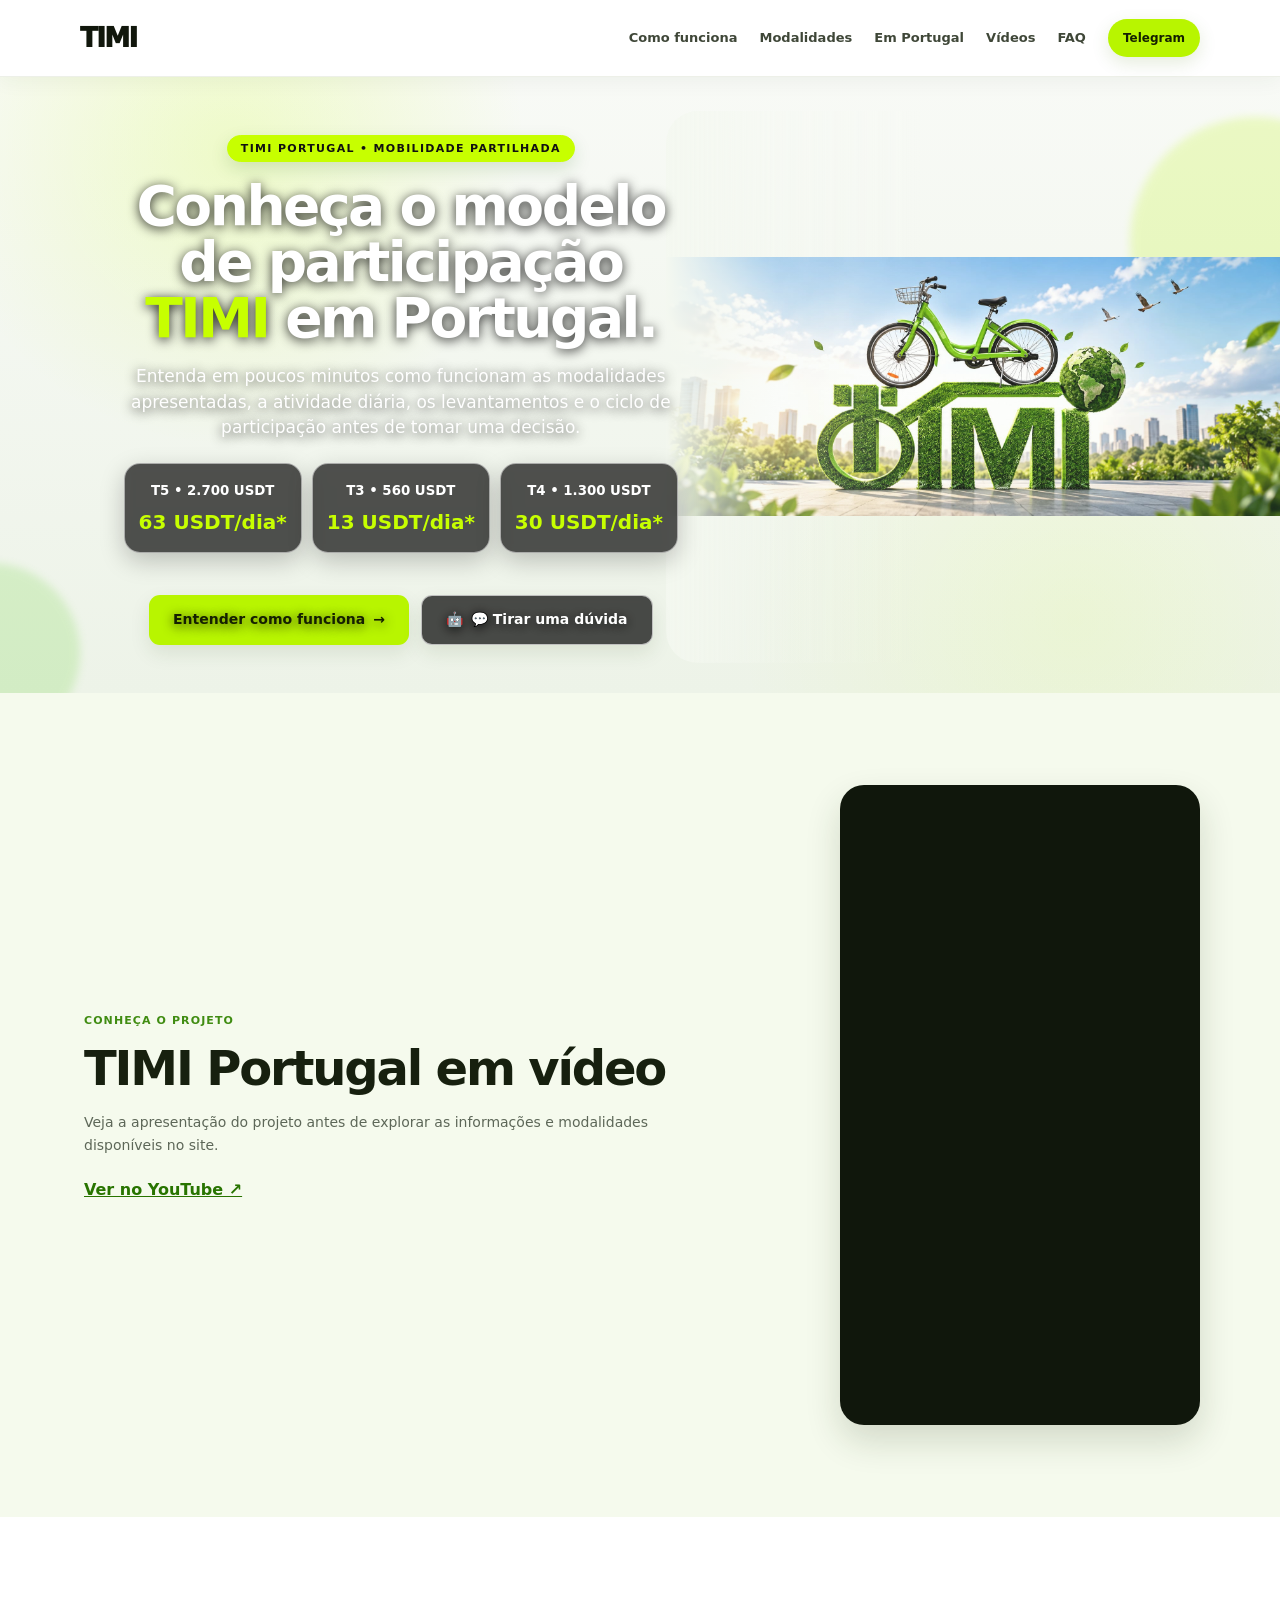
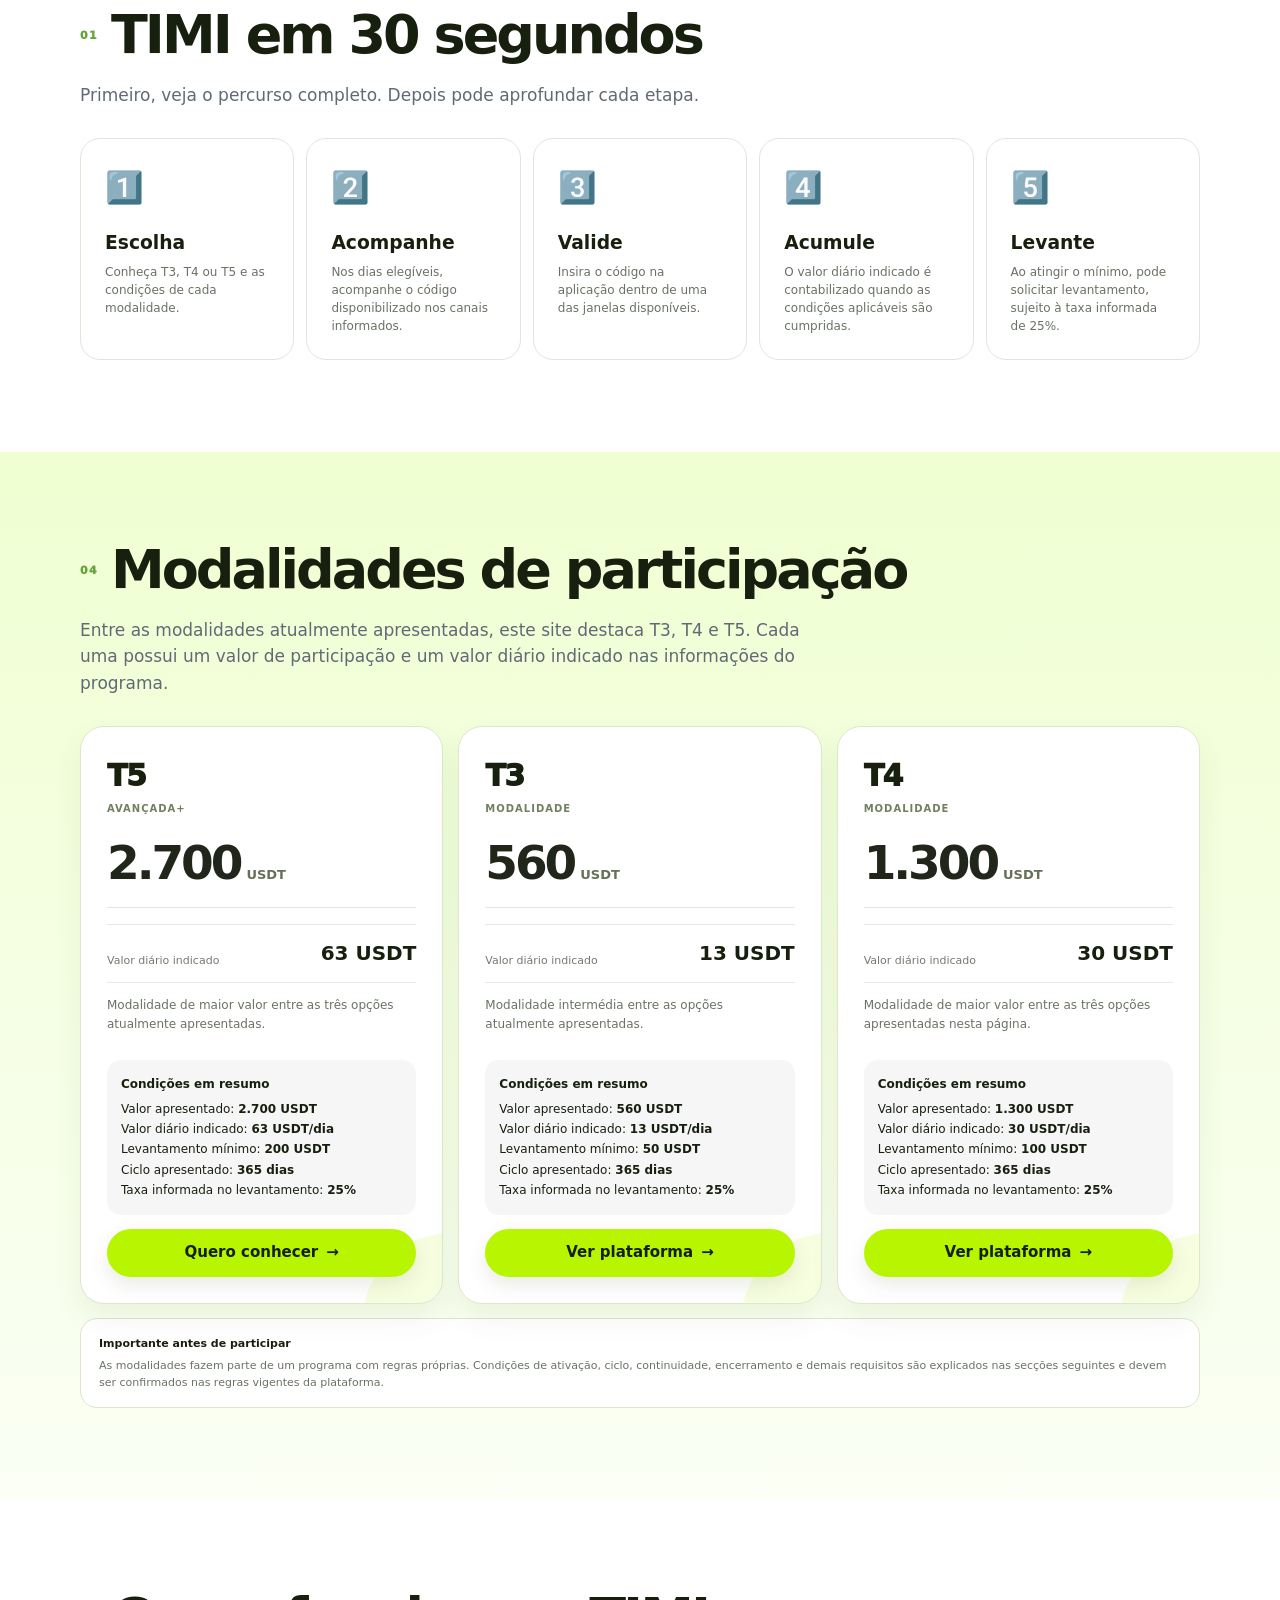
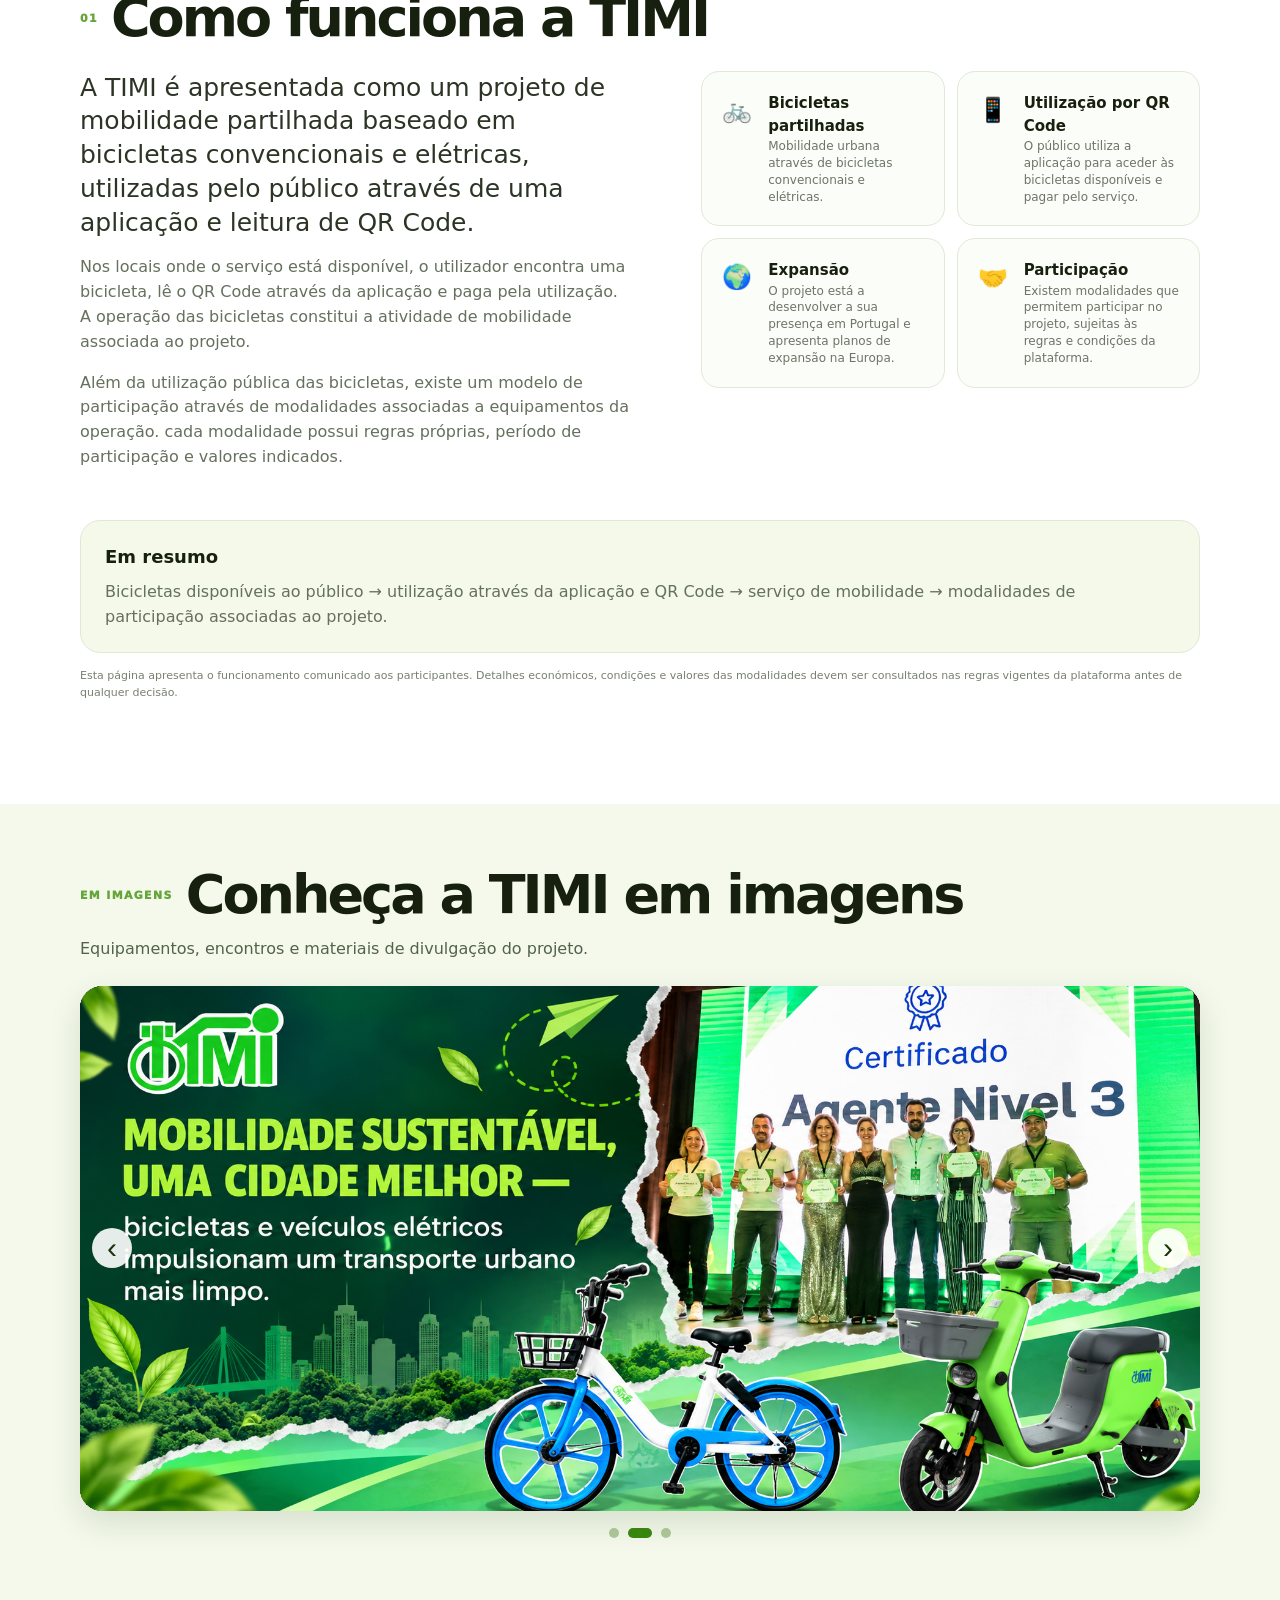
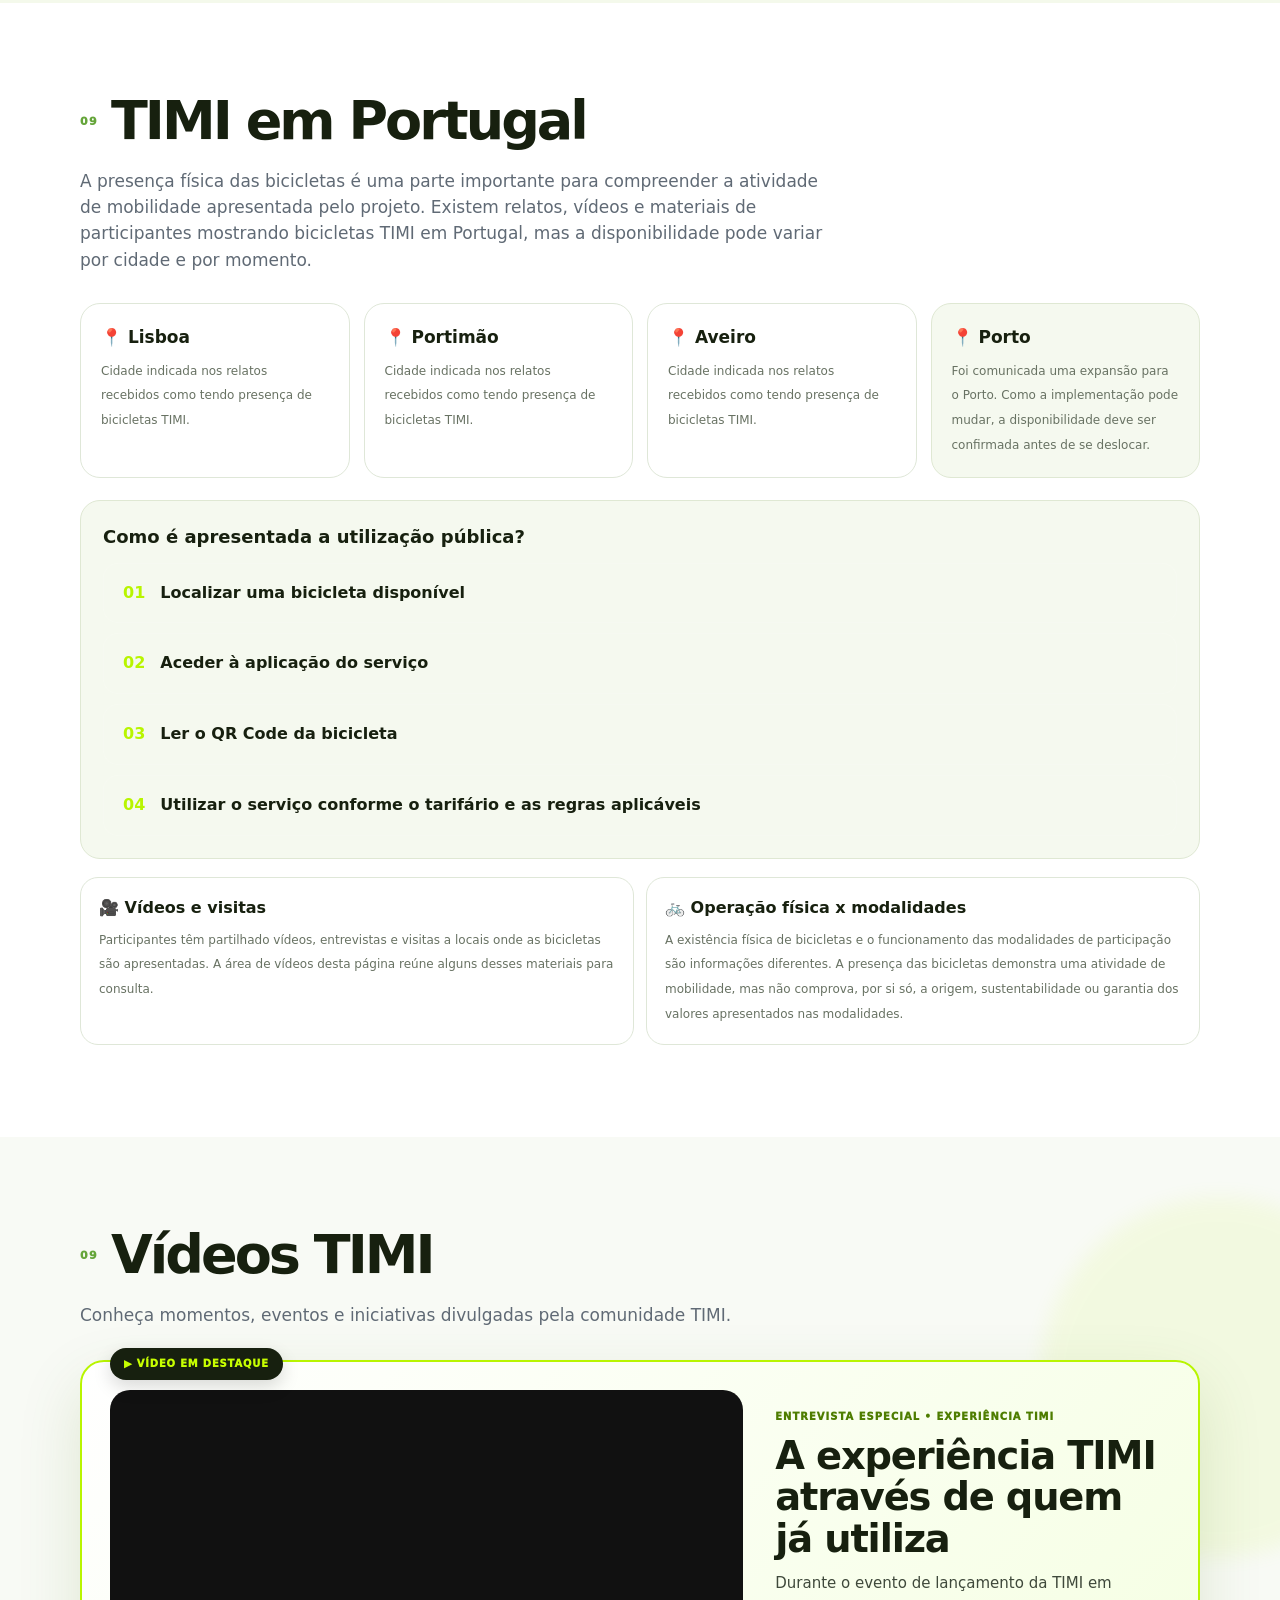
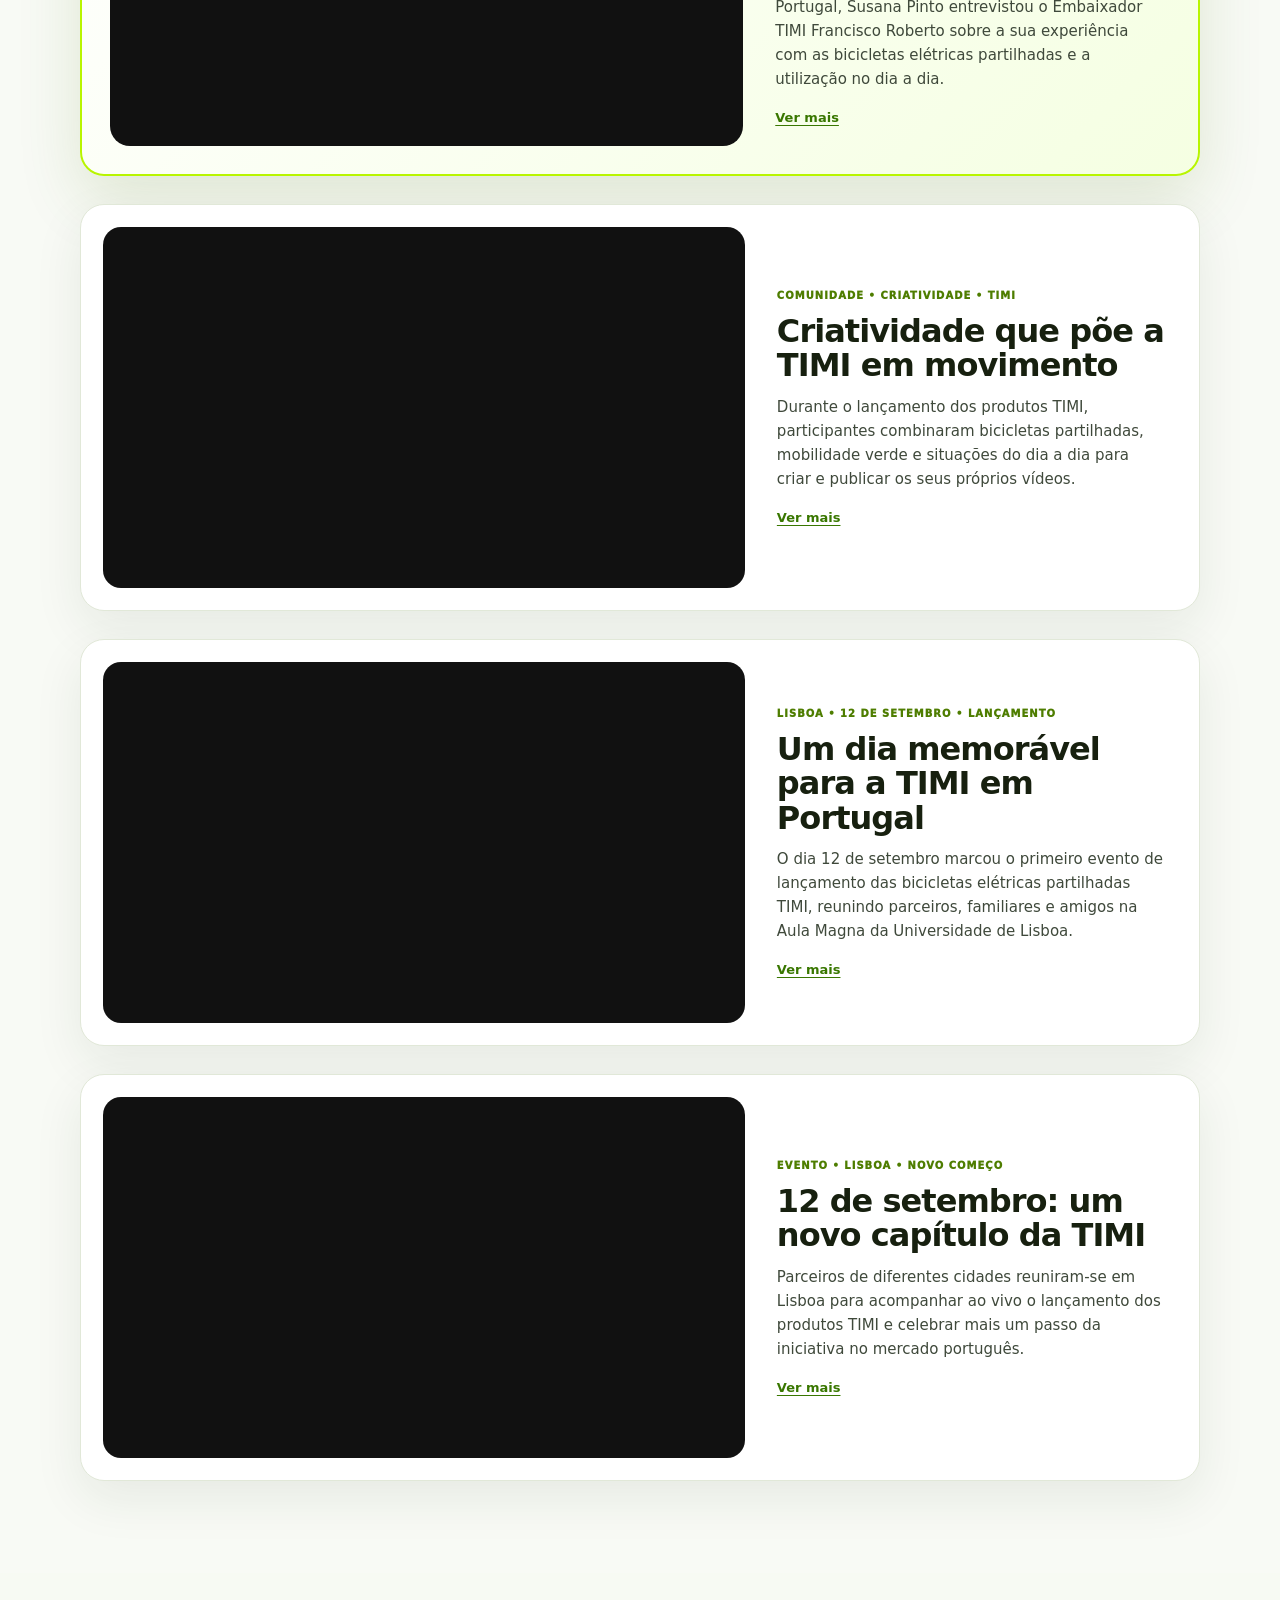
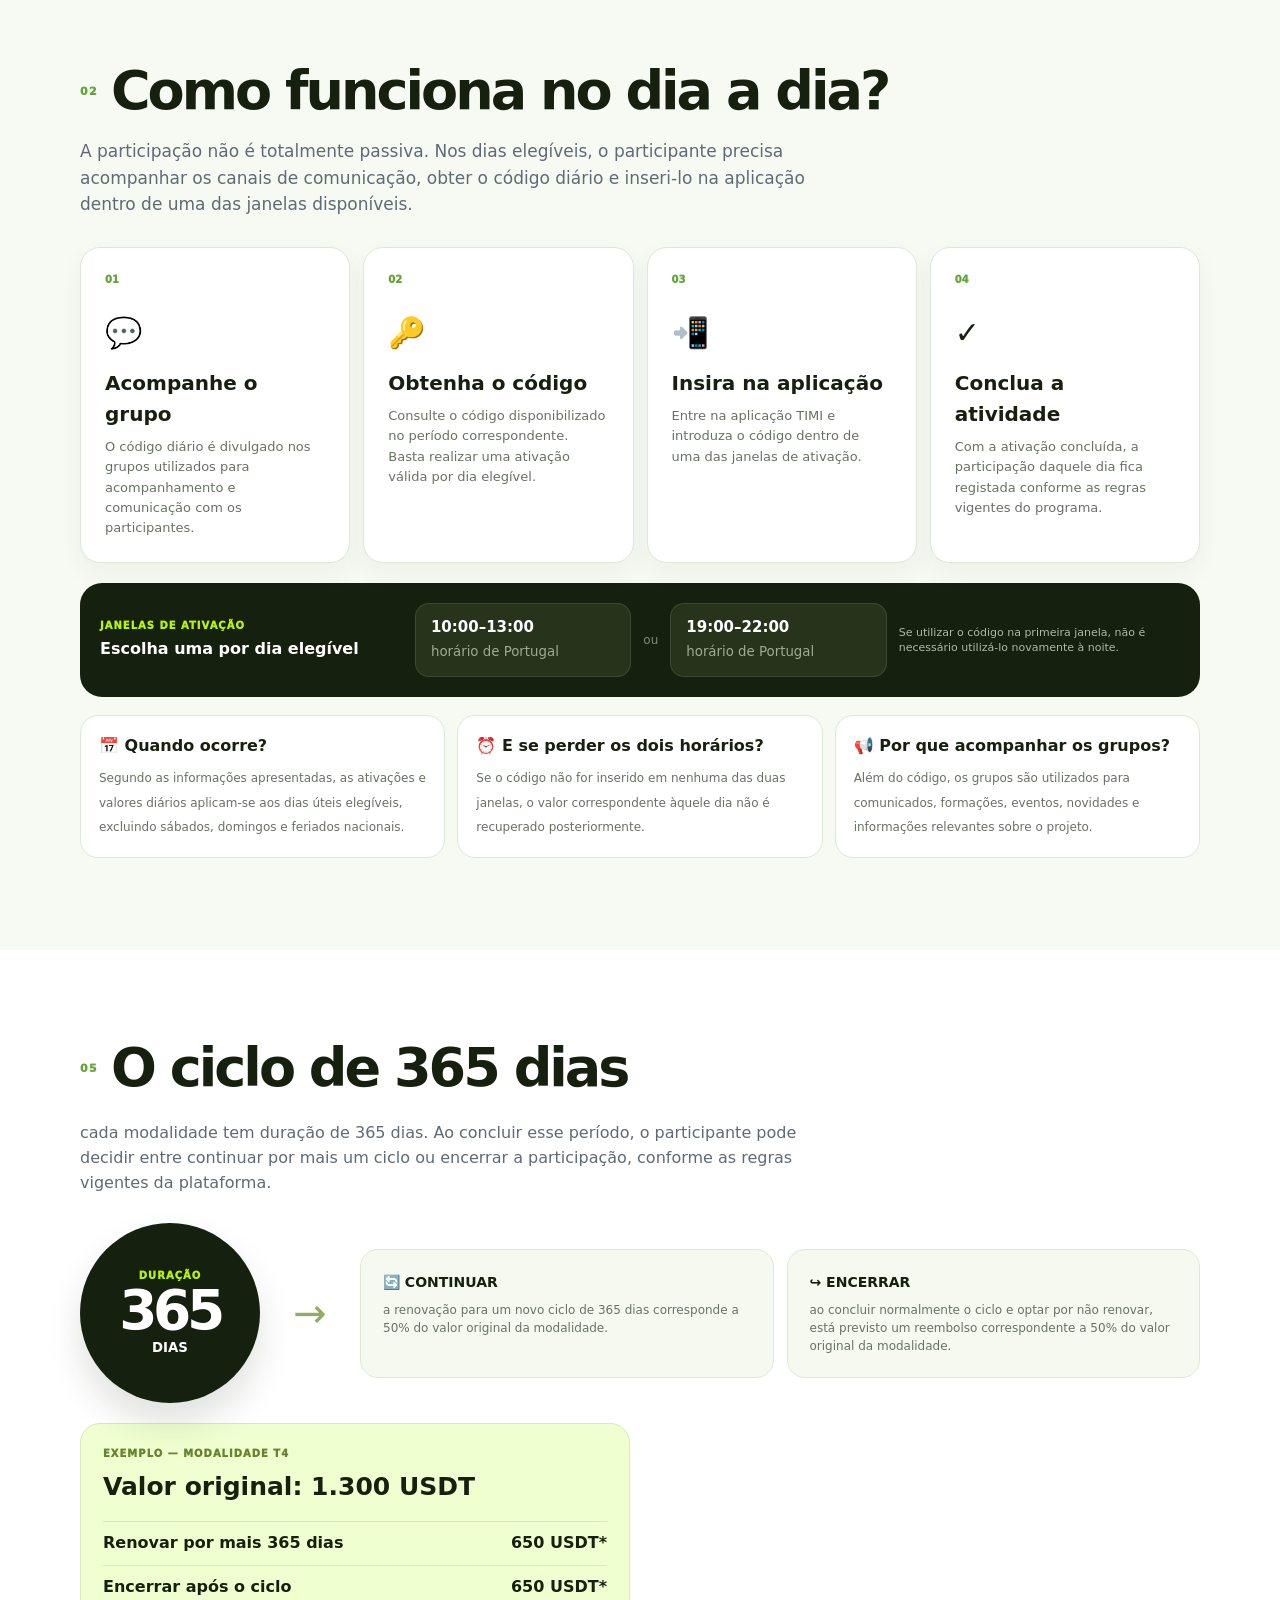
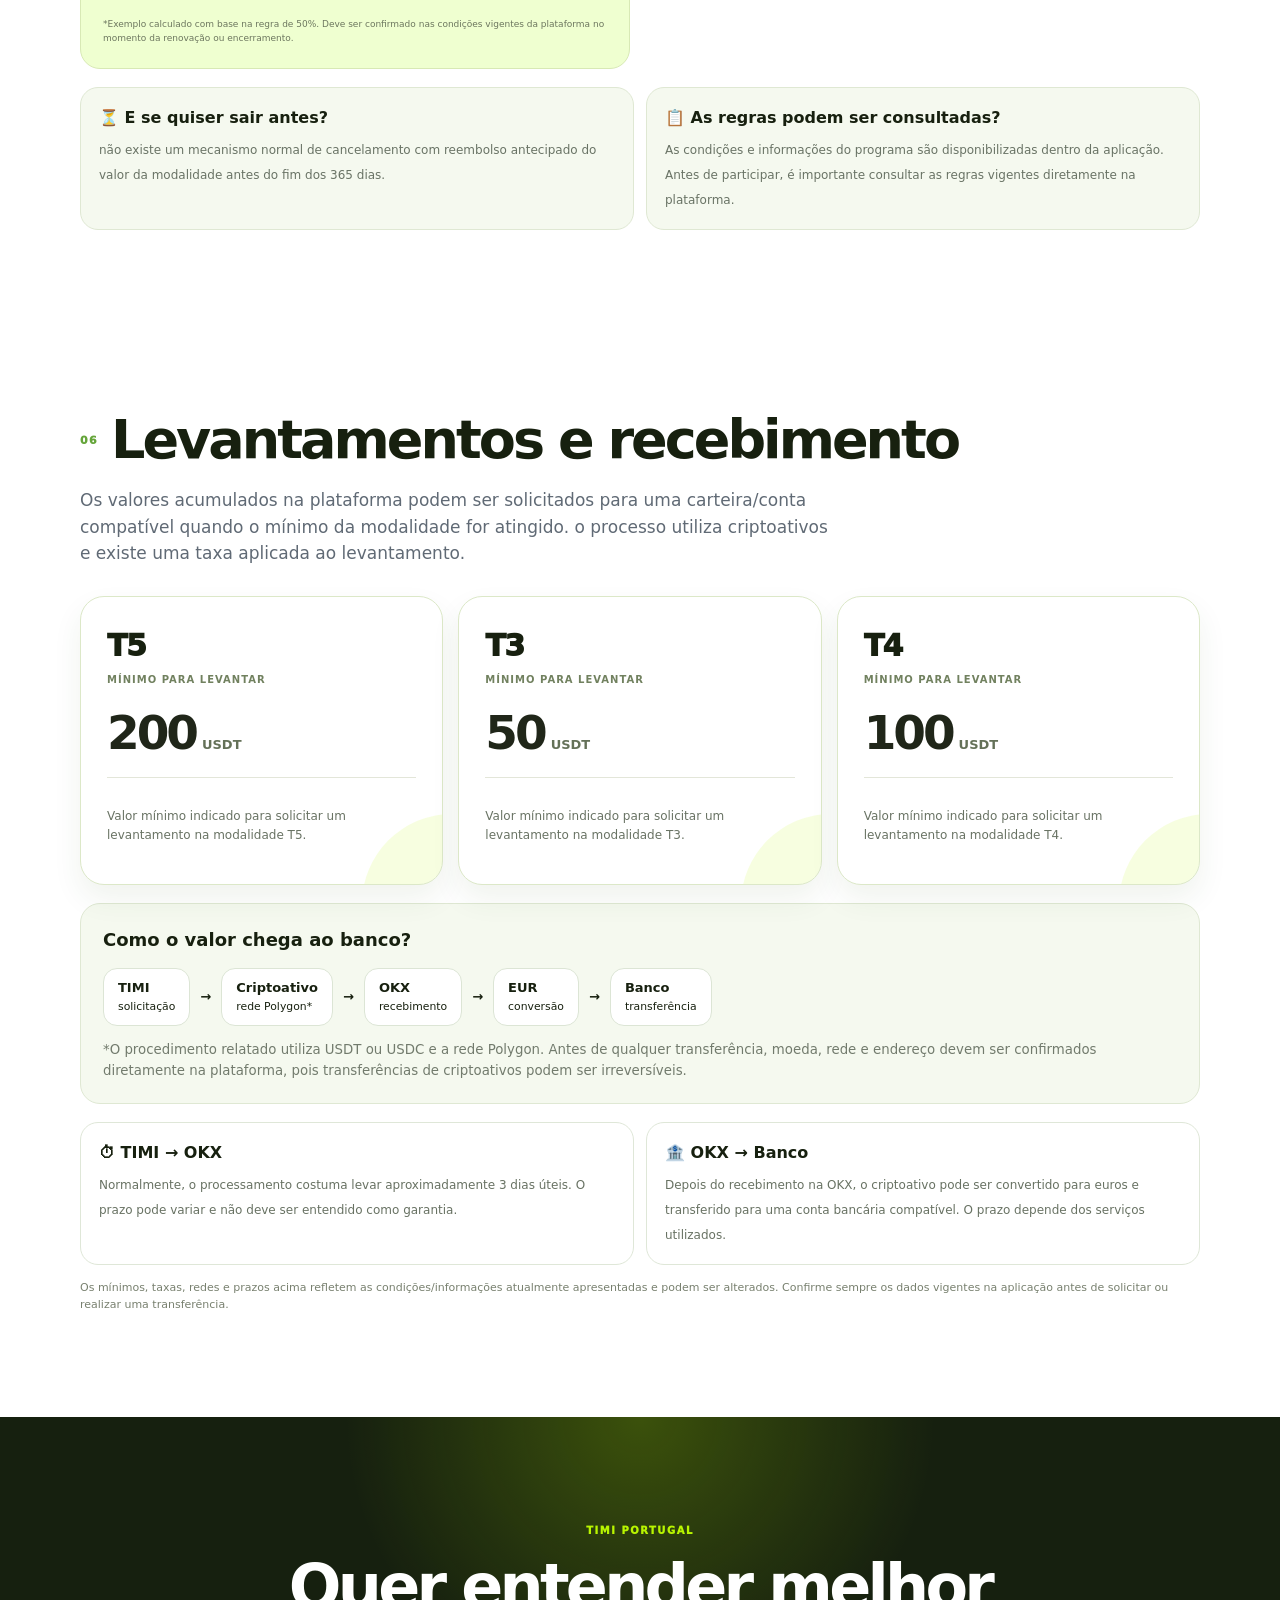
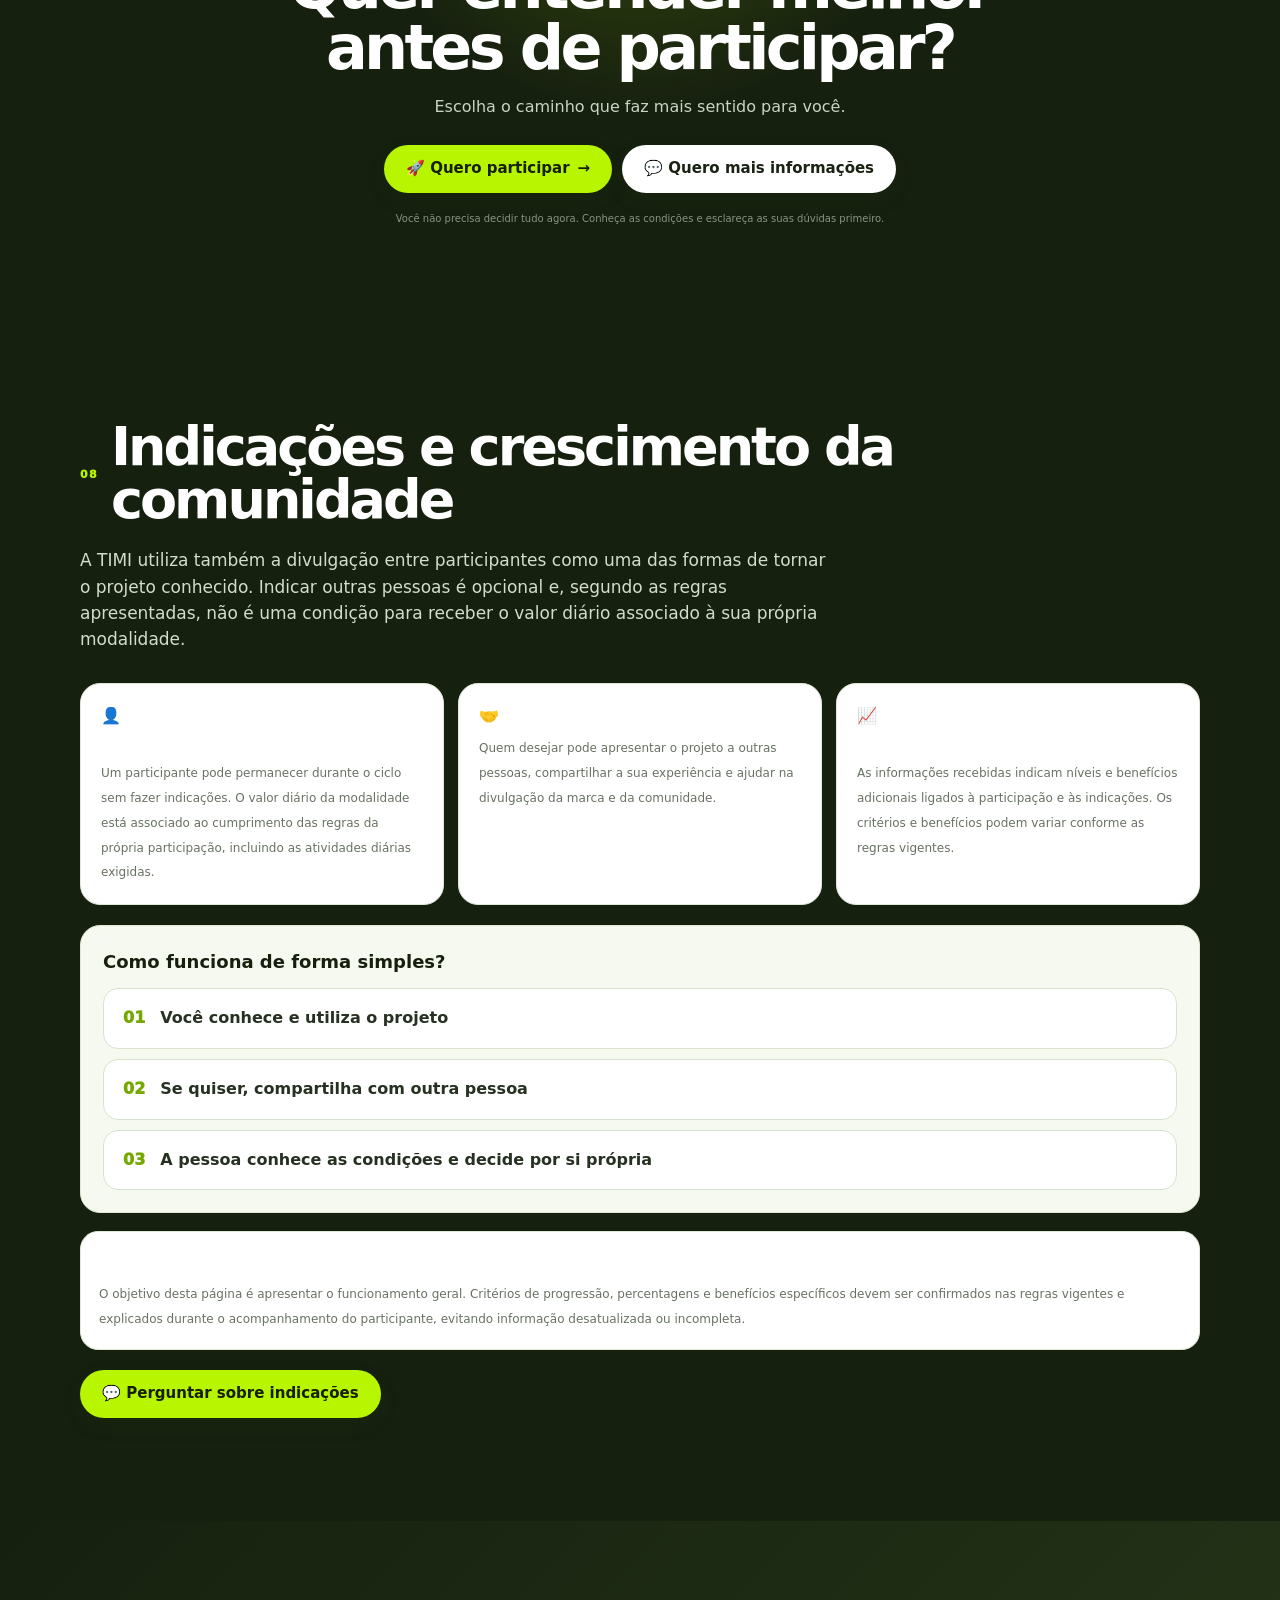
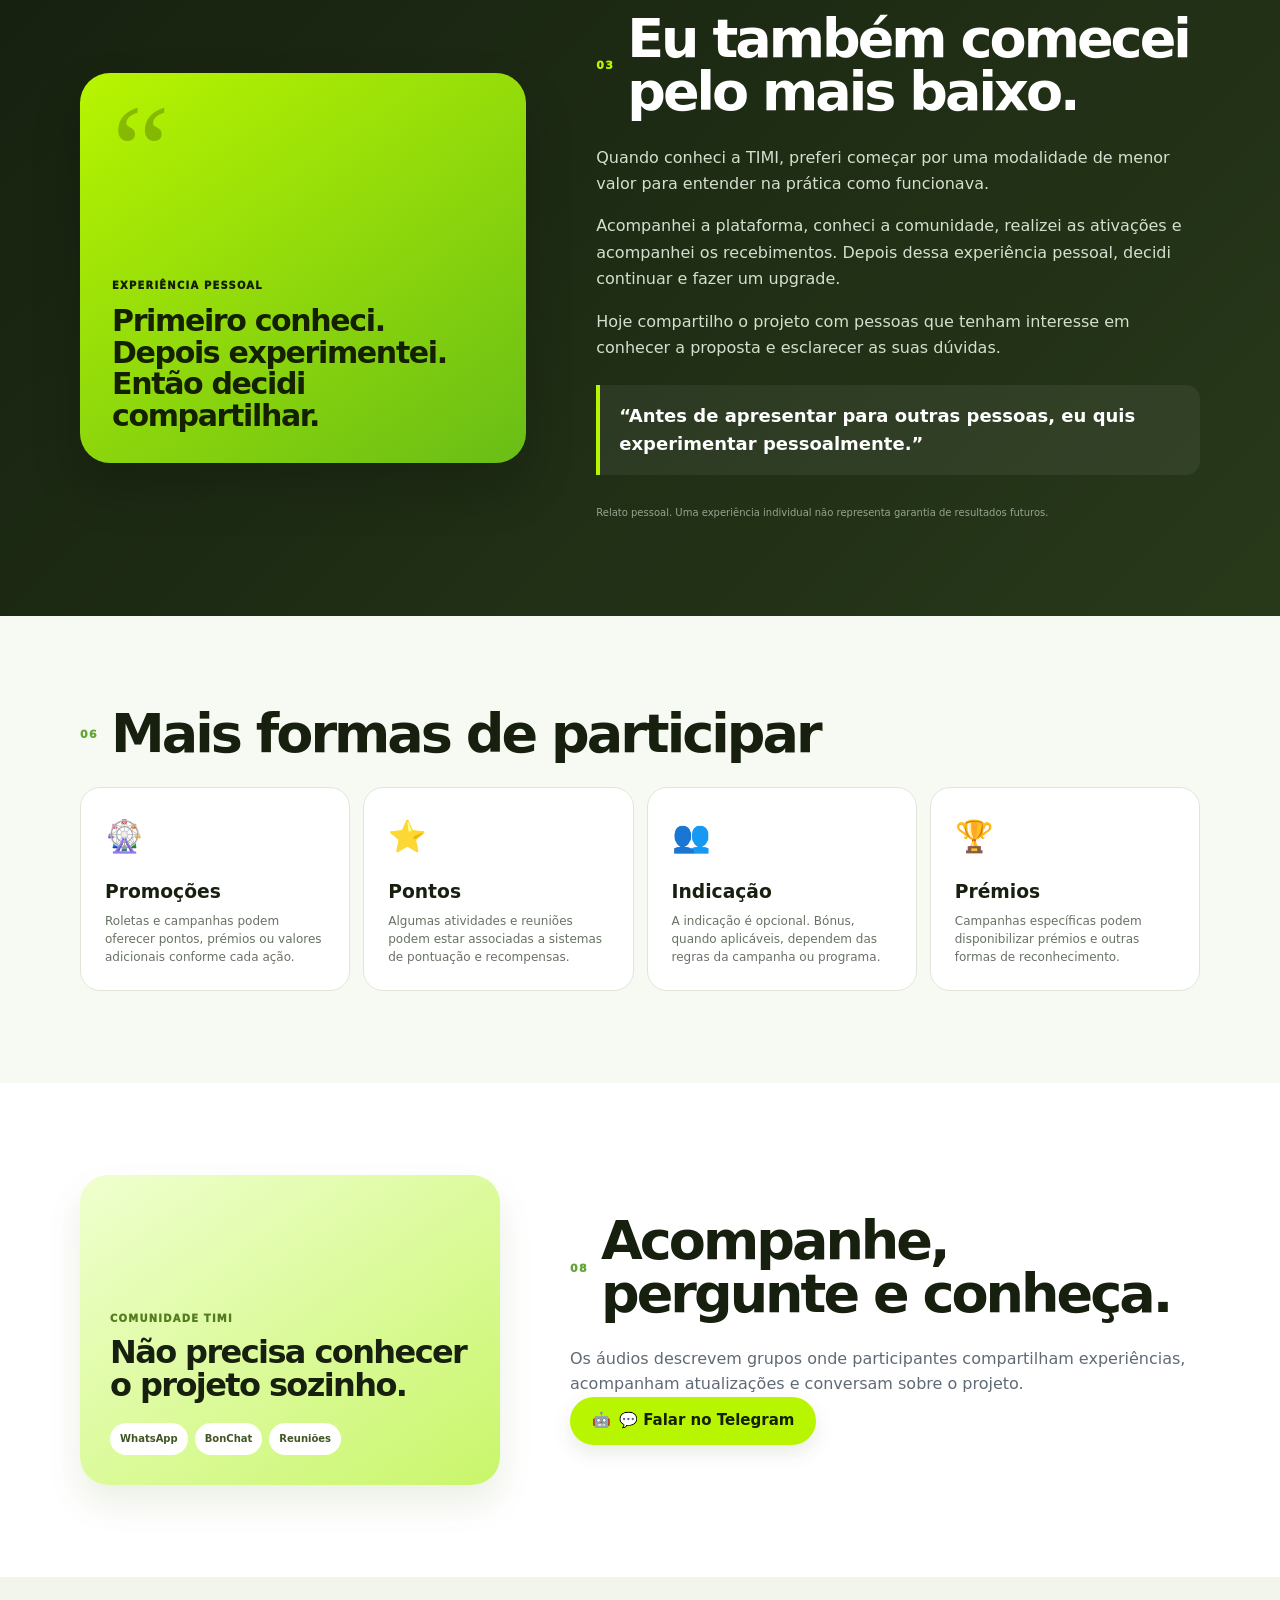
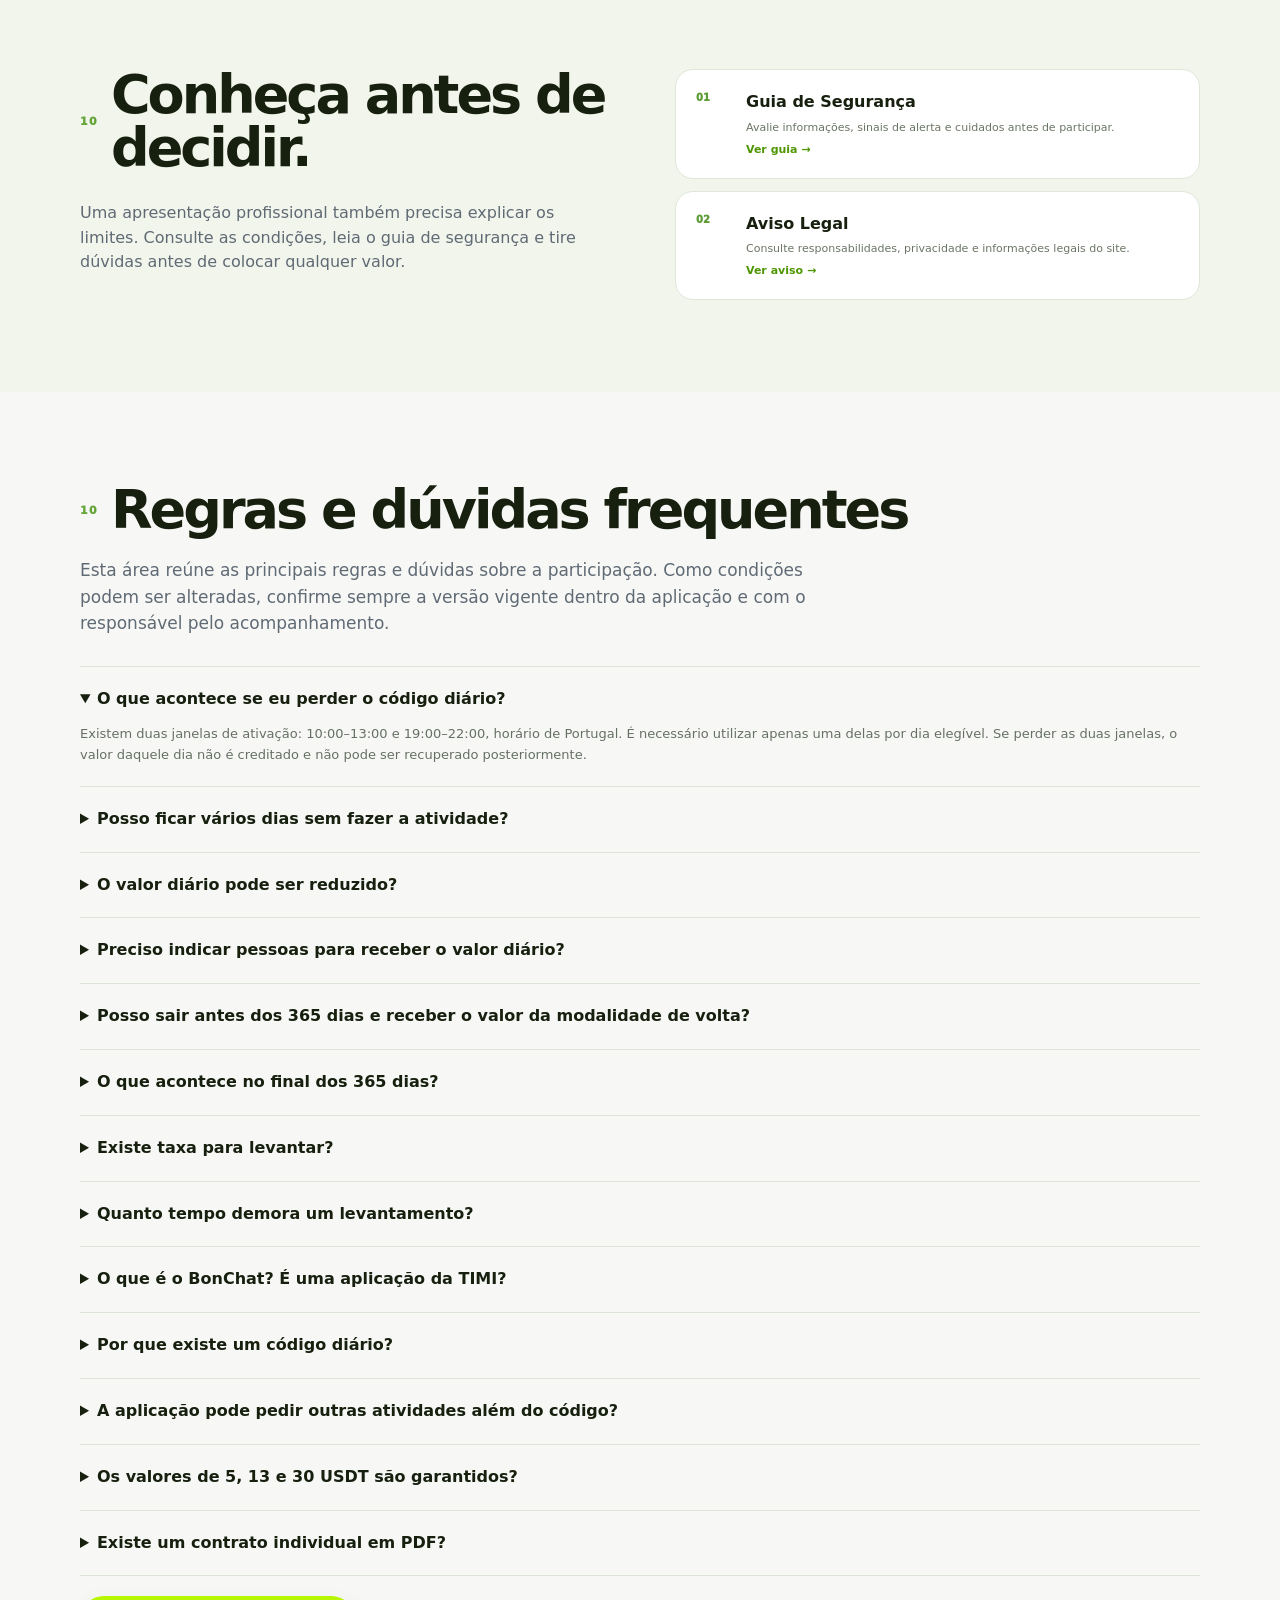
==== index.html @ 63a15d2f "Load TIMI gallery carousel on site" ====
<!doctype html>
<html lang="pt-PT">
<head>
  <meta charset="utf-8">
  <meta name="viewport" content="width=device-width, initial-scale=1">
  <meta name="description" content="Conheça a TIMI em Portugal, como funciona a proposta, modalidades apresentadas, informações de segurança e condições de participação.">
  <meta name="theme-color" content="#c7ff00">
  <meta name="robots" content="index,follow">
  <link rel="canonical" href="https://timi-portugal.vercel.app/">
  <meta property="og:type" content="website">
  <meta property="og:locale" content="pt_PT">
  <meta property="og:site_name" content="TIMI Portugal">
  <meta property="og:title" content="TIMI Portugal | Conheça como funciona">
  <meta property="og:description" content="Conheça a TIMI em Portugal, como funciona a proposta, modalidades apresentadas e informações de segurança.">
  <meta property="og:url" content="https://timi-portugal.vercel.app/">
  <meta property="og:image" content="https://timi-portugal.vercel.app/WhatsApp%20Image%202026-09-17%20at%2003.21.39.jpeg">
  <meta property="og:image:alt" content="TIMI — mobilidade, tecnologia e participação">
  <meta name="twitter:card" content="summary_large_image">
  <meta name="twitter:title" content="TIMI Portugal | Conheça como funciona">
  <meta name="twitter:description" content="Conheça a TIMI em Portugal, como funciona a proposta, modalidades apresentadas e informações de segurança.">
  <meta name="twitter:image" content="https://timi-portugal.vercel.app/WhatsApp%20Image%202026-09-17%20at%2003.21.39.jpeg">
  <title>TIMI Portugal | Conheça como funciona</title>
  <link rel="stylesheet" href="styles.css">
</head>
<body>
  <header class="site-header"></header>
  <main id="top"></main>
  <footer id="contacto" class="footer"></footer>
  <script src="config.js"></script>
  <script src="script.js"></script>
  <script src="project-section-v2.js"></script>
  <script src="daily-activity-v2.js"></script>
  <script src="modalities-v2.js"></script>
  <script src="cycle-v2.js"></script>
  <script src="withdrawals-v2.js"></script>
  <script src="participation-v2.js"></script>
  <script src="referrals-v2.js"></script>
  <script src="rules-faq-v2.js"></script>
  <script src="portugal-v2.js"></script>
  <script src="news-enhancements.js"></script>
  <script src="hero-fix.js"></script>
  <script src="marketing-strategy-v2.js"></script>
  <script src="tone-polish-v2.js"></script>
  <script src="disclaimer-cleanup-v2.js"></script>
  <script src="gallery-carousel.js"></script>
</body>
</html>
---- styles.css ----
:root{--bg:#0b0d10;--surface:#12161b;--surface2:#171c22;--text:#f5f7fa;--muted:#a9b1bb;--accent:#c7ff3d;--timi-green:#b9f000;--timi-light:#efffa8;--timi-dark:#253000;--line:rgba(255,255,255,.1);--max:1120px}*{box-sizing:border-box}html{scroll-behavior:smooth}body{margin:0;background:#fff;color:#101318;font-family:Inter,ui-sans-serif,system-ui,-apple-system,BlinkMacSystemFont,"Segoe UI",sans-serif;line-height:1.55}.container{width:min(calc(100% - 40px),var(--max));margin:auto}.site-header{position:absolute;z-index:5;top:0;left:0;right:0;color:#fff}.nav{height:78px;display:flex;align-items:center;justify-content:space-between}.brand{font-weight:900;letter-spacing:-.04em;font-size:22px;color:inherit;text-decoration:none}.brand span{font-weight:500;color:var(--muted);margin-left:7px}.nav-links{display:flex;align-items:center;gap:24px}.nav-link{color:#dce2e8;text-decoration:none;font-size:14px}.nav-link:hover{color:var(--accent)}.hero{background:var(--bg);color:#fff;min-height:720px;display:flex;align-items:center;padding:120px 0 80px;overflow:hidden}.hero-grid{display:grid;grid-template-columns:1.05fr .95fr;gap:70px;align-items:center}.eyebrow{color:var(--accent);font-size:12px;font-weight:800;letter-spacing:.16em;margin-bottom:20px}.hero h1{font-size:clamp(48px,6vw,78px);line-height:.98;letter-spacing:-.06em;margin:0 0 25px;max-width:700px}.hero h1 span{color:var(--accent)}.hero-text{font-size:19px;color:#b9c1ca;max-width:620px}.cta-row{display:flex;gap:12px;flex-wrap:wrap;margin:30px 0 15px}.btn{display:inline-flex;align-items:center;justify-content:center;min-height:52px;padding:0 22px;border-radius:999px;text-decoration:none;font-weight:800;font-size:15px;transition:.2s transform,.2s opacity}.btn:hover{transform:translateY(-2px)}.btn-primary{background:var(--accent);color:#10130a}.btn-secondary{border:1px solid rgba(255,255,255,.2);color:#fff;background:rgba(255,255,255,.04)}.microcopy{font-size:12px;color:#7f8994;max-width:620px}.hero-card{min-height:450px;border:1px solid var(--line);border-radius:34px;background:radial-gradient(circle at 50% 40%,#26302b 0,#151a1e 42%,#0e1115 72%);position:relative;overflow:hidden;display:flex;align-items:flex-end;padding:28px}.glow{position:absolute;width:260px;height:260px;border-radius:50%;background:var(--accent);opacity:.12;filter:blur(70px);top:60px;left:50%;transform:translateX(-50%)}.bike-art{position:absolute;inset:50px 35px 100px}.wheel{position:absolute;width:145px;height:145px;border:5px solid #cbd1d5;border-radius:50%;bottom:20px}.wheel-a{left:4%}.wheel-b{right:4%}.frame{position:absolute;width:220px;height:120px;left:25%;bottom:70px;border-left:5px solid var(--accent);border-bottom:5px solid var(--accent);transform:skewX(-18deg) rotate(-9deg);border-radius:8px}.seat{position:absolute;left:43%;bottom:205px;width:55px;height:8px;background:#e8ebed;border-radius:8px}.handle{position:absolute;right:20%;bottom:220px;width:55px;height:60px;border-top:5px solid #e8ebed;border-right:5px solid #e8ebed;border-radius:0 15px 0 0}.card-label{position:relative;z-index:2;display:flex;flex-direction:column}.card-label strong{font-size:18px}.card-label span{font-size:13px;color:#9da6b0}.section{padding:100px 0}.section-heading{display:flex;align-items:center;gap:14px;margin-bottom:35px}.section-heading span{font-size:12px;font-weight:900;color:#84909c;letter-spacing:.1em}.section-heading h2{margin:0;font-size:clamp(34px,4vw,52px);line-height:1;letter-spacing:-.05em}.steps{display:grid;grid-template-columns:repeat(3,1fr);gap:18px}.steps article{padding:30px;border:1px solid #e4e7ea;border-radius:22px}.steps b{font-size:12px;color:#707984}.steps h3{font-size:25px;margin:25px 0 8px}.steps p,.lead{color:#606a75;margin:0}.news-section{background:linear-gradient(180deg,#f5ffd5 0%,#f9fbf2 100%);position:relative;overflow:hidden}.news-section:before{content:'';position:absolute;right:-120px;top:60px;width:360px;height:360px;border-radius:50%;background:var(--timi-green);opacity:.08;filter:blur(10px)}.news-intro{max-width:760px;font-size:18px;margin:-8px 0 35px}.news-grid{display:grid;grid-template-columns:1.35fr .8fr .8fr;gap:18px;position:relative}.news-card{background:#fff;border:1px solid #dfe7c5;border-radius:24px;overflow:hidden;box-shadow:0 12px 30px rgba(55,75,0,.09);display:flex;flex-direction:column}.news-banner{height:150px;background:linear-gradient(135deg,#173b14 0%,#356a1c 45%,#b9f000 100%);position:relative;overflow:hidden;display:flex;align-items:flex-start;justify-content:space-between;padding:16px}.news-banner.compact{height:115px;background:linear-gradient(135deg,#18210e,#91bf00)}.news-badge,.news-date{position:relative;z-index:2;font-size:11px;font-weight:900;letter-spacing:.1em;padding:8px 11px;border-radius:999px;background:rgba(255,255,255,.9);color:#24310b}.news-date{background:rgba(15,24,5,.72);color:#fff}.news-pattern{position:absolute;inset:0;opacity:.22}.news-pattern:before{content:'TIMI';position:absolute;right:18px;bottom:-18px;font-size:110px;font-weight:950;letter-spacing:-.1em;color:#fff;transform:rotate(-8deg)}.news-pattern i{position:absolute;width:12px;height:12px;border-radius:50%;background:#fff}.news-pattern i:nth-child(1){right:30%;top:28%}.news-pattern i:nth-child(2){right:17%;top:48%}.news-pattern i:nth-child(3){right:42%;top:64%}.news-body{padding:24px}.news-kicker{font-size:11px;text-transform:uppercase;letter-spacing:.1em;font-weight:900;color:#789100;margin-bottom:8px}.news-body h3{font-size:22px;line-height:1.15;letter-spacing:-.03em;margin:0 0 12px;color:#1d250e}.news-body p{color:#5e6755;margin:0 0 18px;font-size:14px}.news-highlight{padding:14px 15px;background:#f0ffb4;border-left:4px solid var(--timi-green);border-radius:12px;display:flex;flex-direction:column;gap:4px;margin-bottom:16px}.news-highlight strong{font-size:13px;color:#34410b}.news-highlight span{font-size:12px;color:#5a624b}.news-source{display:block;font-size:10px;line-height:1.45;color:#7d8474}.news-status{display:inline-flex;align-self:flex-start;padding:7px 11px;border-radius:999px;background:#edffae;color:#5d7000;font-size:11px;font-weight:900}.options-section{background:#f7f9f3}.options-intro{max-width:700px;font-size:18px;margin:-8px 0 35px}.options-grid{display:grid;grid-template-columns:repeat(3,1fr);gap:18px}.option-card{position:relative;padding:28px;border:1px solid #dfe5d7;border-radius:24px;background:linear-gradient(145deg,#f0ffb1,#fbffd9);box-shadow:0 10px 28px rgba(45,60,10,.08);overflow:hidden}.option-card:after{content:'';position:absolute;width:150px;height:150px;border-radius:50%;background:var(--accent);opacity:.12;right:-65px;bottom:-75px}.featured-option{border-color:#b8d53a;box-shadow:0 14px 35px rgba(45,60,10,.12)}.option-top{display:flex;justify-content:space-between;align-items:center;gap:12px;margin-bottom:25px}.option-top>span:first-child{font-size:20px;font-weight:900;letter-spacing:-.03em}.option-tag{font-size:11px;font-weight:800;text-transform:uppercase;letter-spacing:.08em;color:#66751e;background:rgba(255,255,255,.65);padding:7px 10px;border-radius:999px}.option-price{padding-bottom:22px;border-bottom:1px solid rgba(80,100,20,.16)}.option-price small{display:block;color:#6b725e;font-size:13px;margin-bottom:5px}.option-price strong{display:block;font-size:38px;line-height:1.05;letter-spacing:-.05em;color:#202619}.option-price em{font-style:normal;font-size:17px;letter-spacing:0}.option-detail{display:flex;justify-content:space-between;align-items:end;gap:14px;padding:20px 0 24px}.option-detail span{color:#656d5a;font-size:13px;line-height:1.3}.option-detail strong{font-size:21px;white-space:nowrap;color:#202619}.option-card .btn{position:relative;z-index:1}.options-note{margin-top:20px;padding:18px 20px;border-radius:16px;background:#fff;border:1px solid #e1e6dc;display:flex;gap:10px;flex-direction:column}.options-note strong{font-size:14px}.options-note span{font-size:13px;color:#626b60}.dark-section{background:var(--bg);color:#fff}.dark-section .lead{color:#aeb6bf;max-width:570px;font-size:18px}.split{display:grid;grid-template-columns:1fr 1fr;gap:70px}.feature-list{display:flex;flex-direction:column;gap:0}.feature-list div{padding:22px 0;border-bottom:1px solid var(--line);display:flex;flex-direction:column;gap:5px}.feature-list strong{font-size:18px}.feature-list span{color:#8f99a4;font-size:14px}.trust-section{background:#f5f7f2}.info-grid{display:grid;grid-template-columns:repeat(2,1fr);gap:18px}.info-card{display:block;padding:30px;text-decoration:none;color:#101318;border:1px solid #dfe4df;border-radius:24px;background:#fff;transition:.2s transform,.2s box-shadow}.info-card:hover{transform:translateY(-3px);box-shadow:0 14px 35px rgba(10,20,10,.08)}.info-number{display:inline-flex;font-size:11px;font-weight:900;letter-spacing:.12em;color:#71805c;margin-bottom:22px}.info-card h3{font-size:24px;line-height:1.15;letter-spacing:-.03em;margin:0 0 12px}.info-card p{color:#606a75;margin:0 0 20px}.text-link{font-weight:800;color:#6b7f28}.participation{display:grid;grid-template-columns:1fr 420px;gap:70px;align-items:center}.action-card{padding:28px;border-radius:24px;background:#f4f6f7;border:1px solid #e1e5e8;display:grid;gap:12px}.action-card .btn-secondary{border-color:#ccd2d8;color:#14181d;background:#fff}.full{width:100%}.faq-section{background:#f5f6f7}.narrow{max-width:850px}details{border-top:1px solid #d6dbe0;padding:20px 0}details:last-child{border-bottom:1px solid #d6dbe0}summary{cursor:pointer;font-weight:800;font-size:17px}details p{color:#606a75;margin:14px 0 0}.footer{background:#090b0e;color:#fff;padding:55px 0 35px}.footer-inner{display:flex;justify-content:space-between;gap:30px}.footer p{color:#818b96;font-size:13px}.footer-actions{display:flex;gap:20px;flex-wrap:wrap}.footer-actions a{color:#fff;text-decoration:none;font-size:14px}.footer-actions a:hover{color:var(--accent)}.disclaimer{border-top:1px solid var(--line);margin-top:35px;padding-top:20px;color:#69737e;font-size:11px}.legal-page{background:#f7f8f4;min-height:100vh}.legal-header{background:#fff;border-bottom:1px solid #e5e8e1;position:sticky;top:0;z-index:10}.legal-nav{min-height:76px;display:grid;grid-template-columns:40px 1fr 40px;align-items:center}.back-link{font-size:42px;line-height:1;text-decoration:none;color:#7b9222;font-weight:300;display:flex;align-items:center;height:48px}.legal-title{text-align:center;color:#718b20;font-size:21px;font-weight:800;text-decoration:none;padding:0 10px}.legal-spacer{width:40px}.legal-main{padding:28px 0 70px}.legal-container{max-width:820px}.legal-card{padding:34px 32px;background:linear-gradient(145deg,#f1ffb4,#fbffd9);border-radius:18px;box-shadow:0 12px 30px rgba(45,60,10,.10);border:1px solid rgba(177,205,62,.18)}.legal-card p{margin:0 0 28px;color:#343a31;font-size:16px}.legal-card h2{font-size:20px;line-height:1.2;margin:32px 0 10px;color:#31382a}.legal-card h3{font-size:17px;margin:28px 0 8px;color:#3b432f}.legal-card .intro-title{font-size:18px;font-weight:700;margin-bottom:34px}.legal-card .section-lead{font-size:18px;font-weight:800;color:#647b1b;margin-top:-2px}.check-list,.warning-list{list-style:none;padding:0;margin:0 0 12px}.check-list li,.warning-list li{position:relative;padding:10px 0 10px 30px;color:#343a31}.check-list li:before{content:'✓';position:absolute;left:0;font-weight:900;color:#6e861b}.warning-list li:before{content:'×';position:absolute;left:0;font-weight:900;color:#7c5d5d}.legal-card blockquote{margin:22px 0 26px;padding:18px 20px;border-left:4px solid #a7bf38;background:rgba(255,255,255,.35);font-size:18px;font-weight:700;color:#454b39}.legal-note{margin-top:34px;padding:18px 20px;border-radius:14px;background:rgba(255,255,255,.5);border:1px solid rgba(120,140,40,.18);font-size:13px;line-height:1.55;color:#4b5144}.alert-box{margin:16px 0 28px;padding:20px;border-radius:14px;background:#fffbe4;border:1px solid #e4dc9a;color:#3d3c2d}.legal-footer{margin-top:0}.legal-footer .footer-inner{align-items:center}@media(max-width:800px){.container{width:min(calc(100% - 28px),var(--max))}.nav-links .nav-link{display:none}.hero{min-height:auto;padding:120px 0 60px}.hero-grid,.split,.participation{grid-template-columns:1fr;gap:40px}.hero-card{min-height:340px}.steps,.info-grid,.options-grid,.news-grid{grid-template-columns:1fr}.section{padding:70px 0}.hero h1{font-size:52px}.footer-inner{flex-direction:column}.bike-art{inset:35px 15px 80px}.wheel{width:110px;height:110px}.frame{width:165px;left:23%}.seat{left:42%;bottom:160px}.handle{bottom:175px}.legal-nav{min-height:70px}.legal-title{font-size:17px;line-height:1.2}.legal-card{padding:26px 22px;border-radius:16px}.legal-card p,.check-list li,.warning-list li{font-size:15px}.legal-main{padding:16px 0 50px}.legal-card h2{font-size:19px}.legal-footer{padding-top:40px}.option-card{padding:24px}.option-price strong{font-size:34px}.option-detail{align-items:center}.news-banner{height:130px}.news-banner.compact{height:105px}.news-body{padding:22px}.news-body h3{font-size:21px}}

/* Mobile: remove the floating bottom navigation that caused horizontal overflow/alignment issues. */
@media(max-width:850px){
  body{padding-bottom:0!important;overflow-x:hidden!important;max-width:100vw!important}
  html{overflow-x:hidden!important;max-width:100vw!important}
  .timi-bottom-nav{display:none!important}
}

/* Mobile layout: keep the fixed bottom navigation while preventing horizontal overflow. */
@media(max-width:850px){
  .timi-bottom-nav{display:grid!important}
  .floating-actions,.quick-actions,.mobile-quick-actions{display:none!important}
  body{padding-bottom:78px!important;overflow-x:hidden!important;width:100%!important;max-width:100vw!important}
  html{overflow-x:hidden!important;width:100%!important;max-width:100vw!important}
  #top,.hero,main,.section{max-width:100vw!important;overflow-x:hidden!important}
}

/* Definitive mobile hero cleanup: no desktop artwork or image fragments may render on mobile. */
@media(max-width:900px){
  #top.hero,
  #top.hero *,
  #top.hero::before,
  #top.hero::after,
  #top.hero *::before,
  #top.hero *::after{
    background-image:none!important;
  }
  #top.hero img,
  #top.hero picture,
  #top.hero .hero-photo,
  #top.hero .timi-hero-visual,
  #top.hero .hero-card{
    display:none!important;
    visibility:hidden!important;
  }
  #top.hero{
    overflow:hidden!important;
    overflow-x:clip!important;
  }
}

/* Keep Telegram and Instagram side by side in the mobile header. */
@media(max-width:850px){
  .site-header .nav{display:flex!important;justify-content:space-between!important;align-items:center!important;gap:8px!important;min-width:0!important}
  .site-header .brand{flex:0 0 auto!important;font-size:22px!important}
  .site-header .nav-links{display:flex!important;flex:0 0 auto!important;align-items:center!important;justify-content:flex-end!important;gap:6px!important;min-width:0!important;max-width:calc(100% - 84px)!important}
  .site-header .nav-links .nav-link{display:none!important}
  .site-header .nav-links .nav-telegram{display:inline-flex!important;visibility:visible!important;align-items:center!important;justify-content:center!important;min-height:38px!important;padding:0 10px!important;font-size:10px!important;white-space:nowrap!important;flex:0 0 auto!important;line-height:1!important}
}
@media(max-width:370px){.site-header .nav-links{gap:4px!important}.site-header .nav-links .nav-telegram{padding:0 7px!important;font-size:9px!important}}
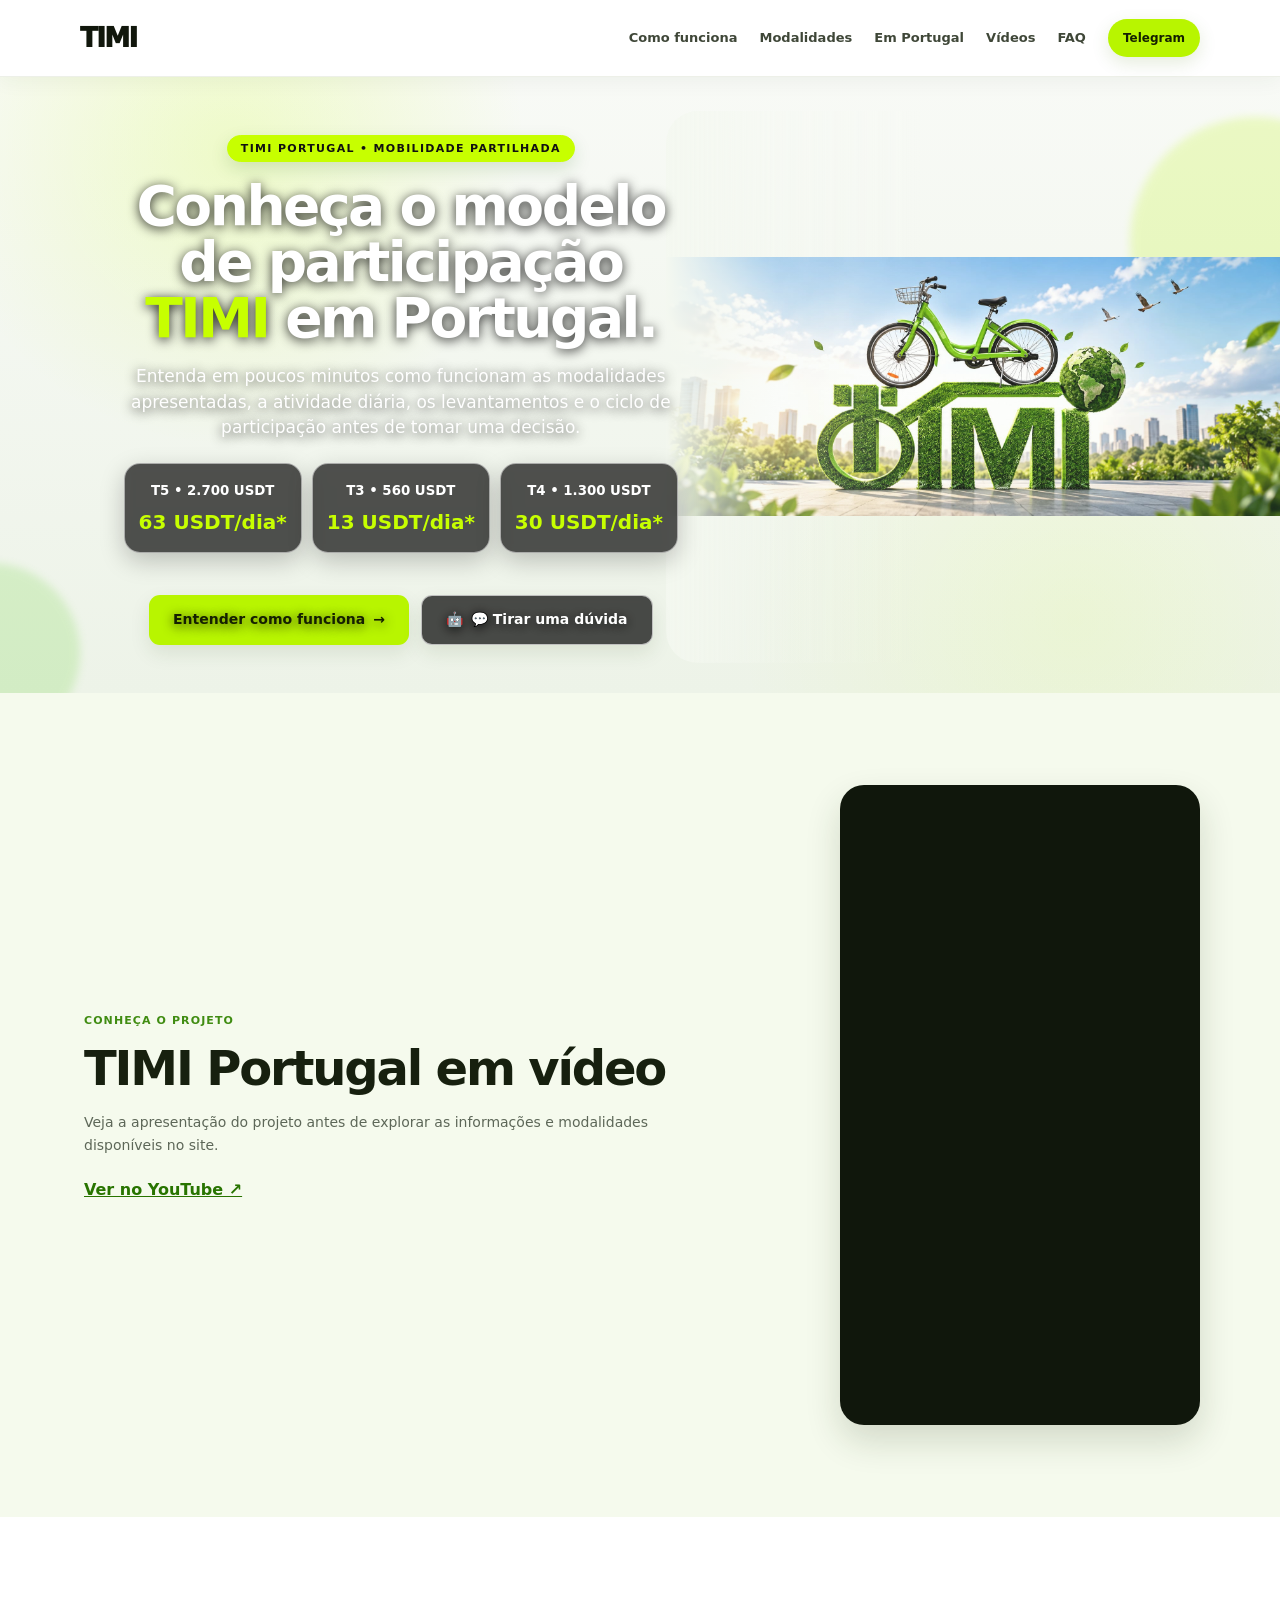
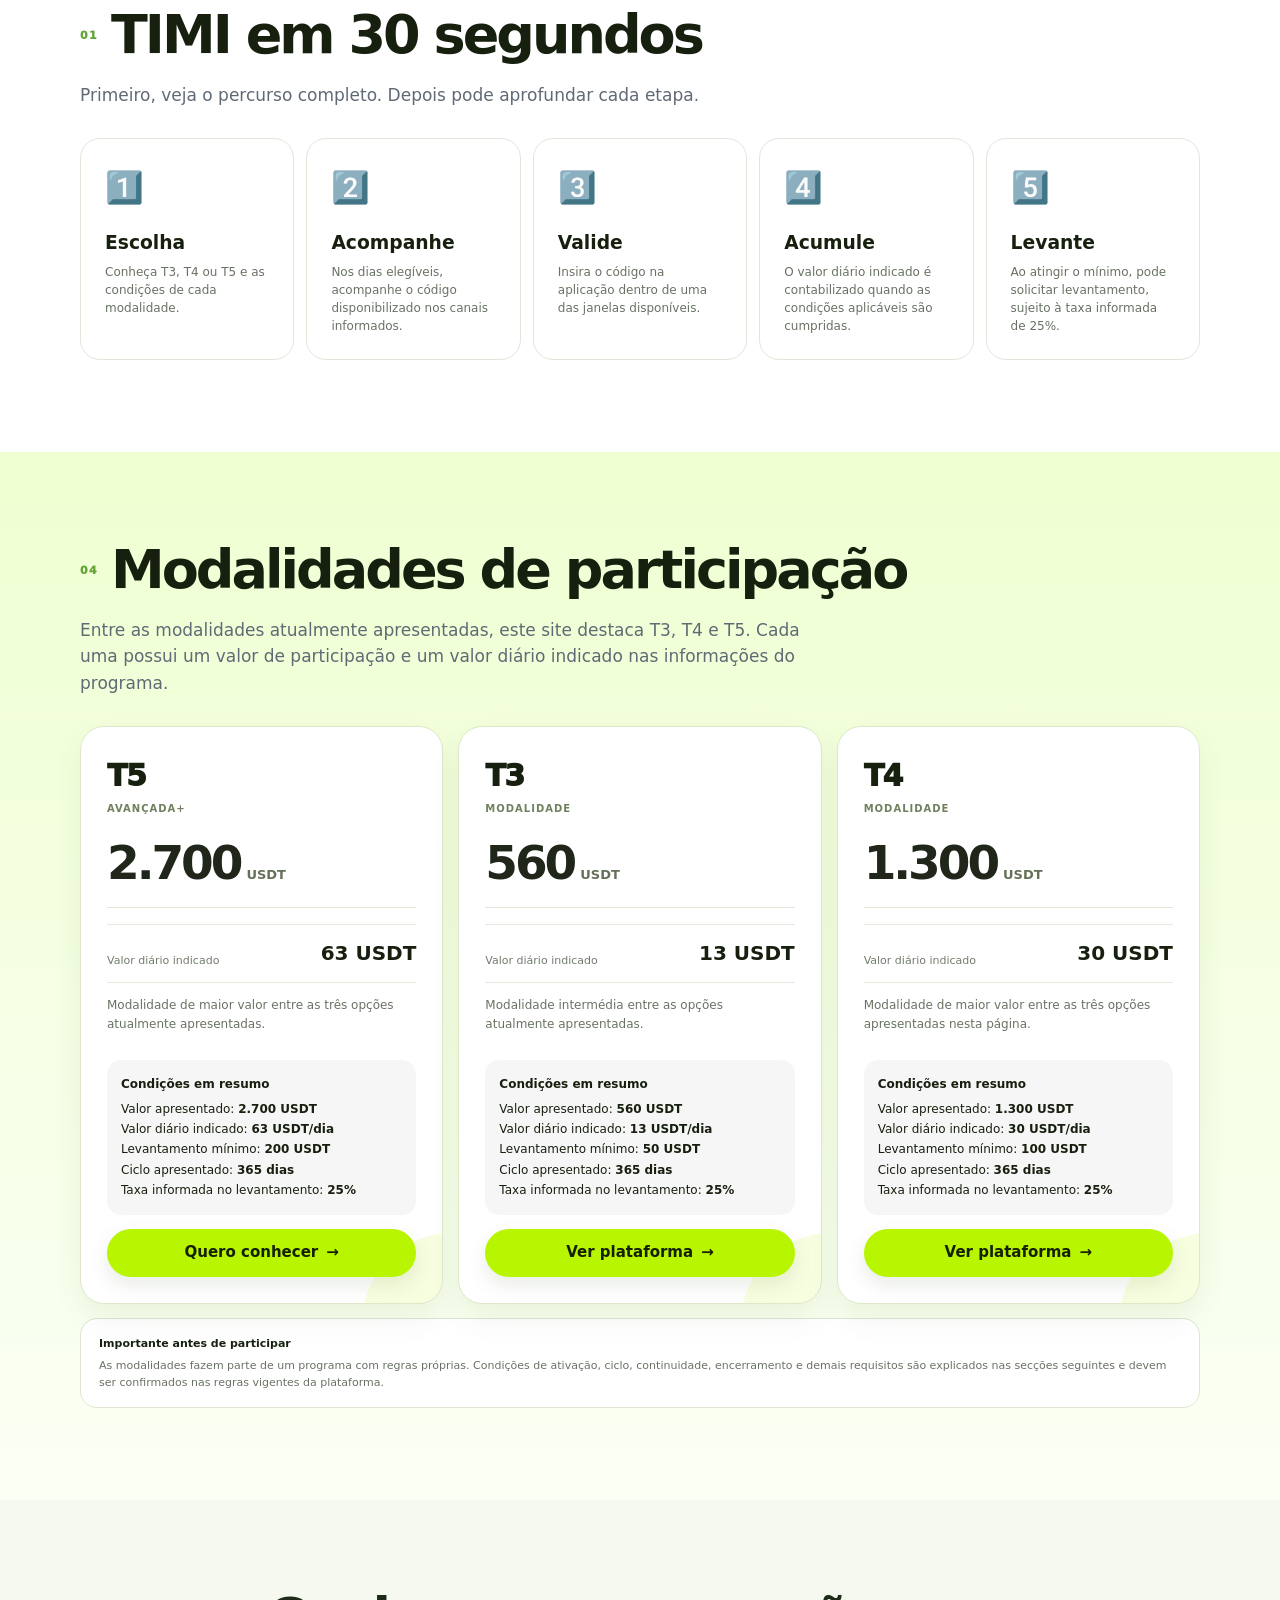
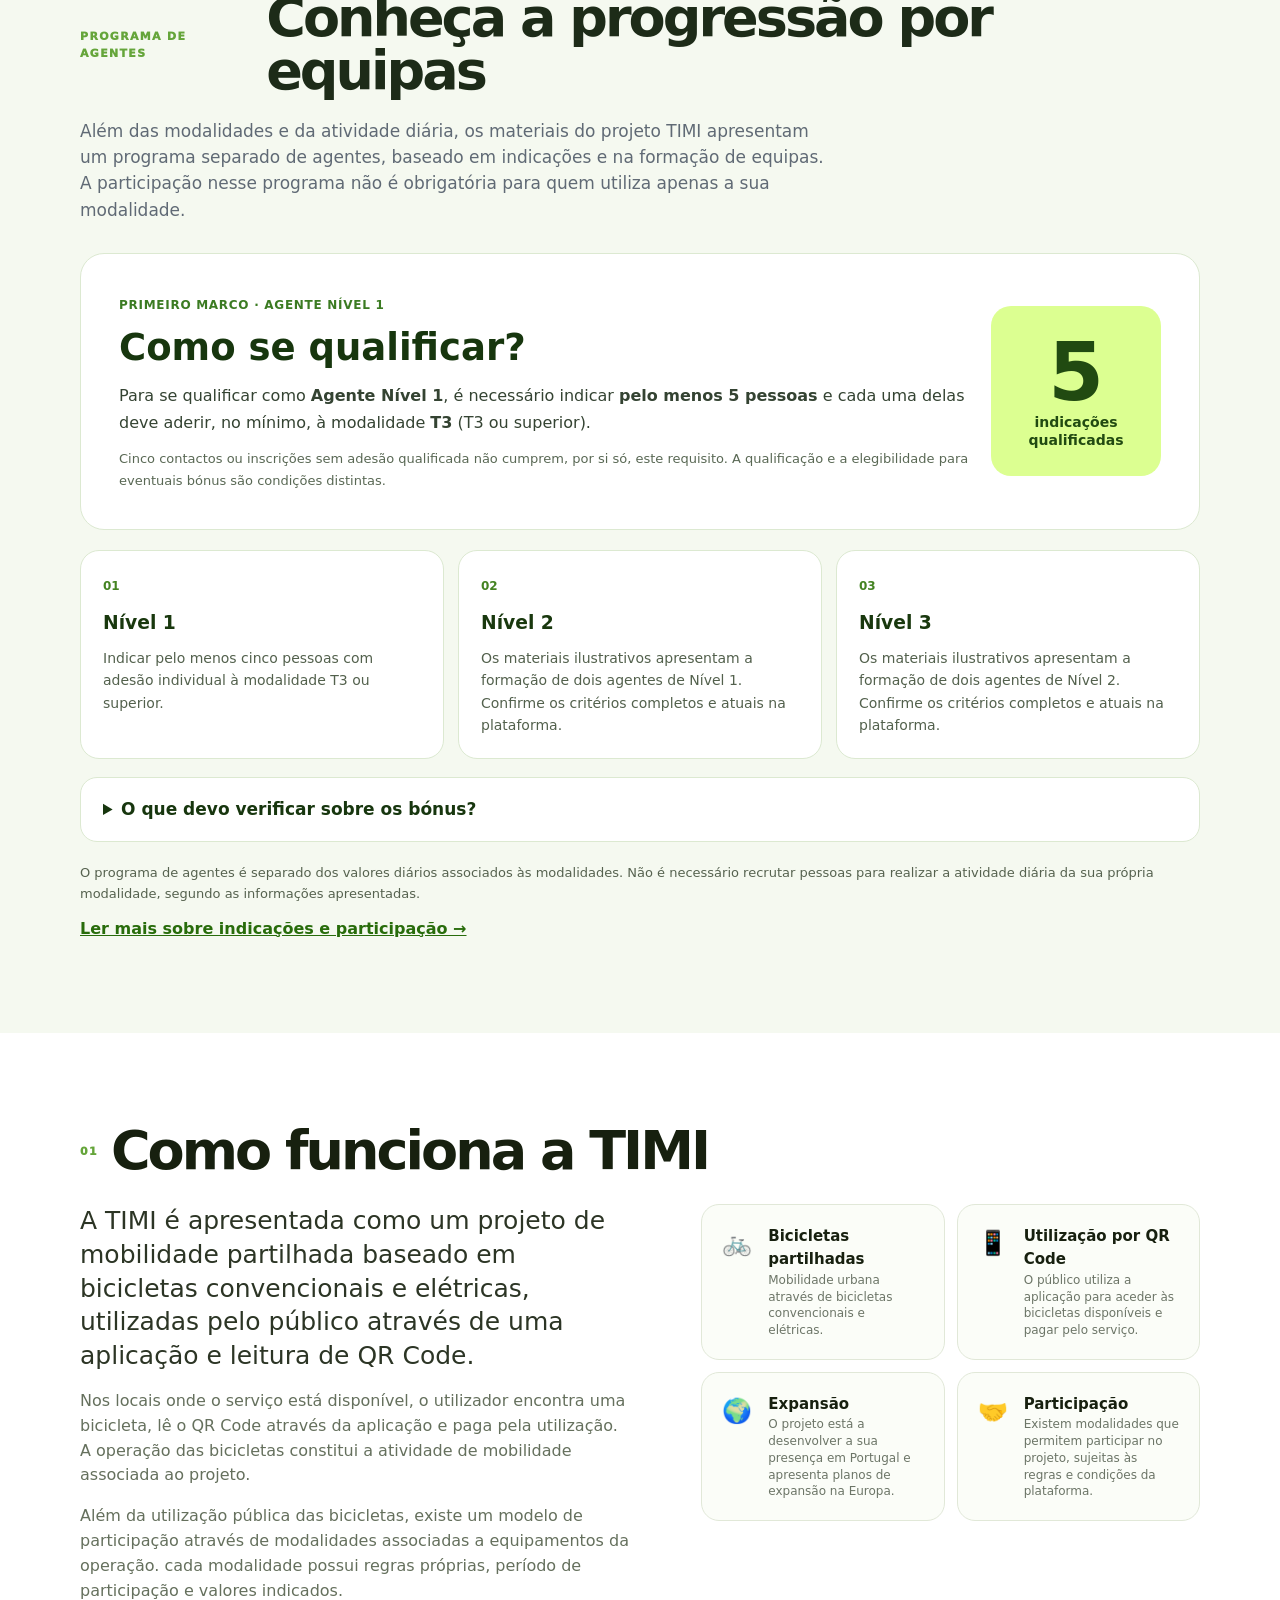
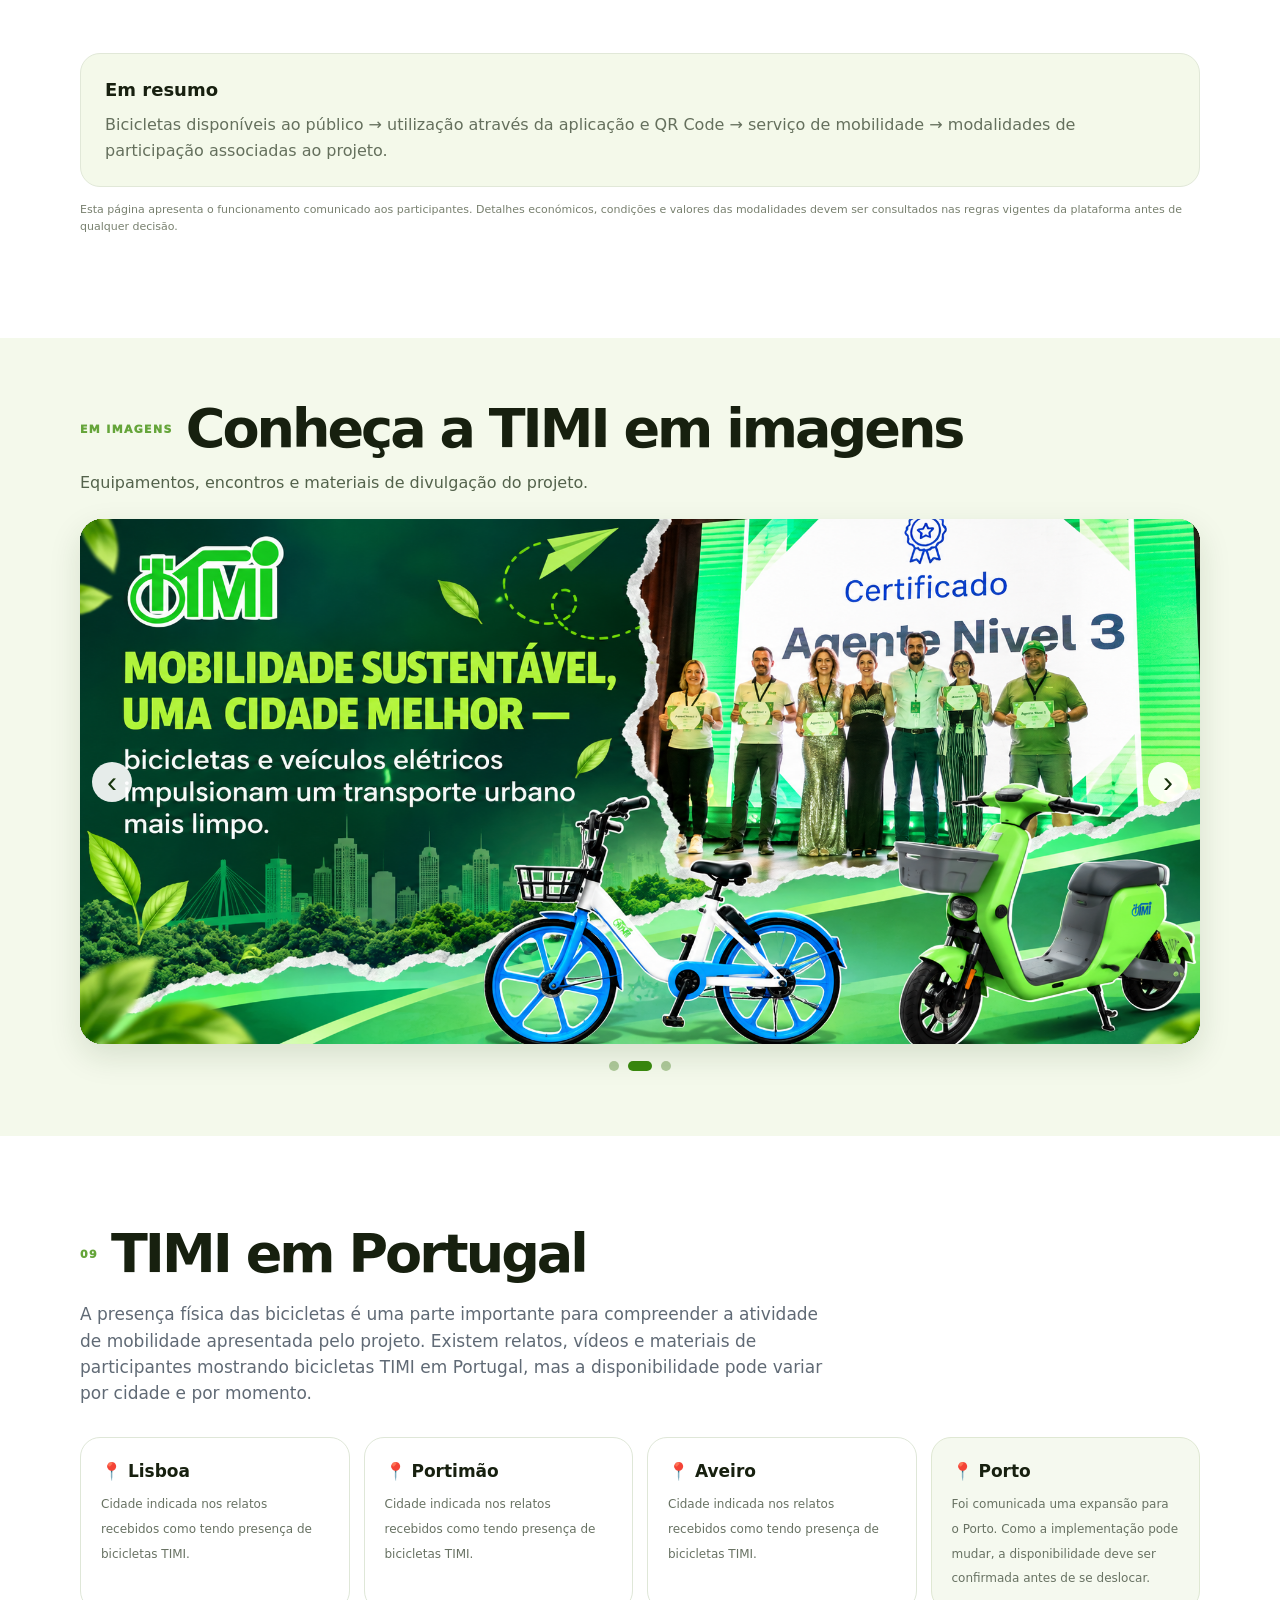
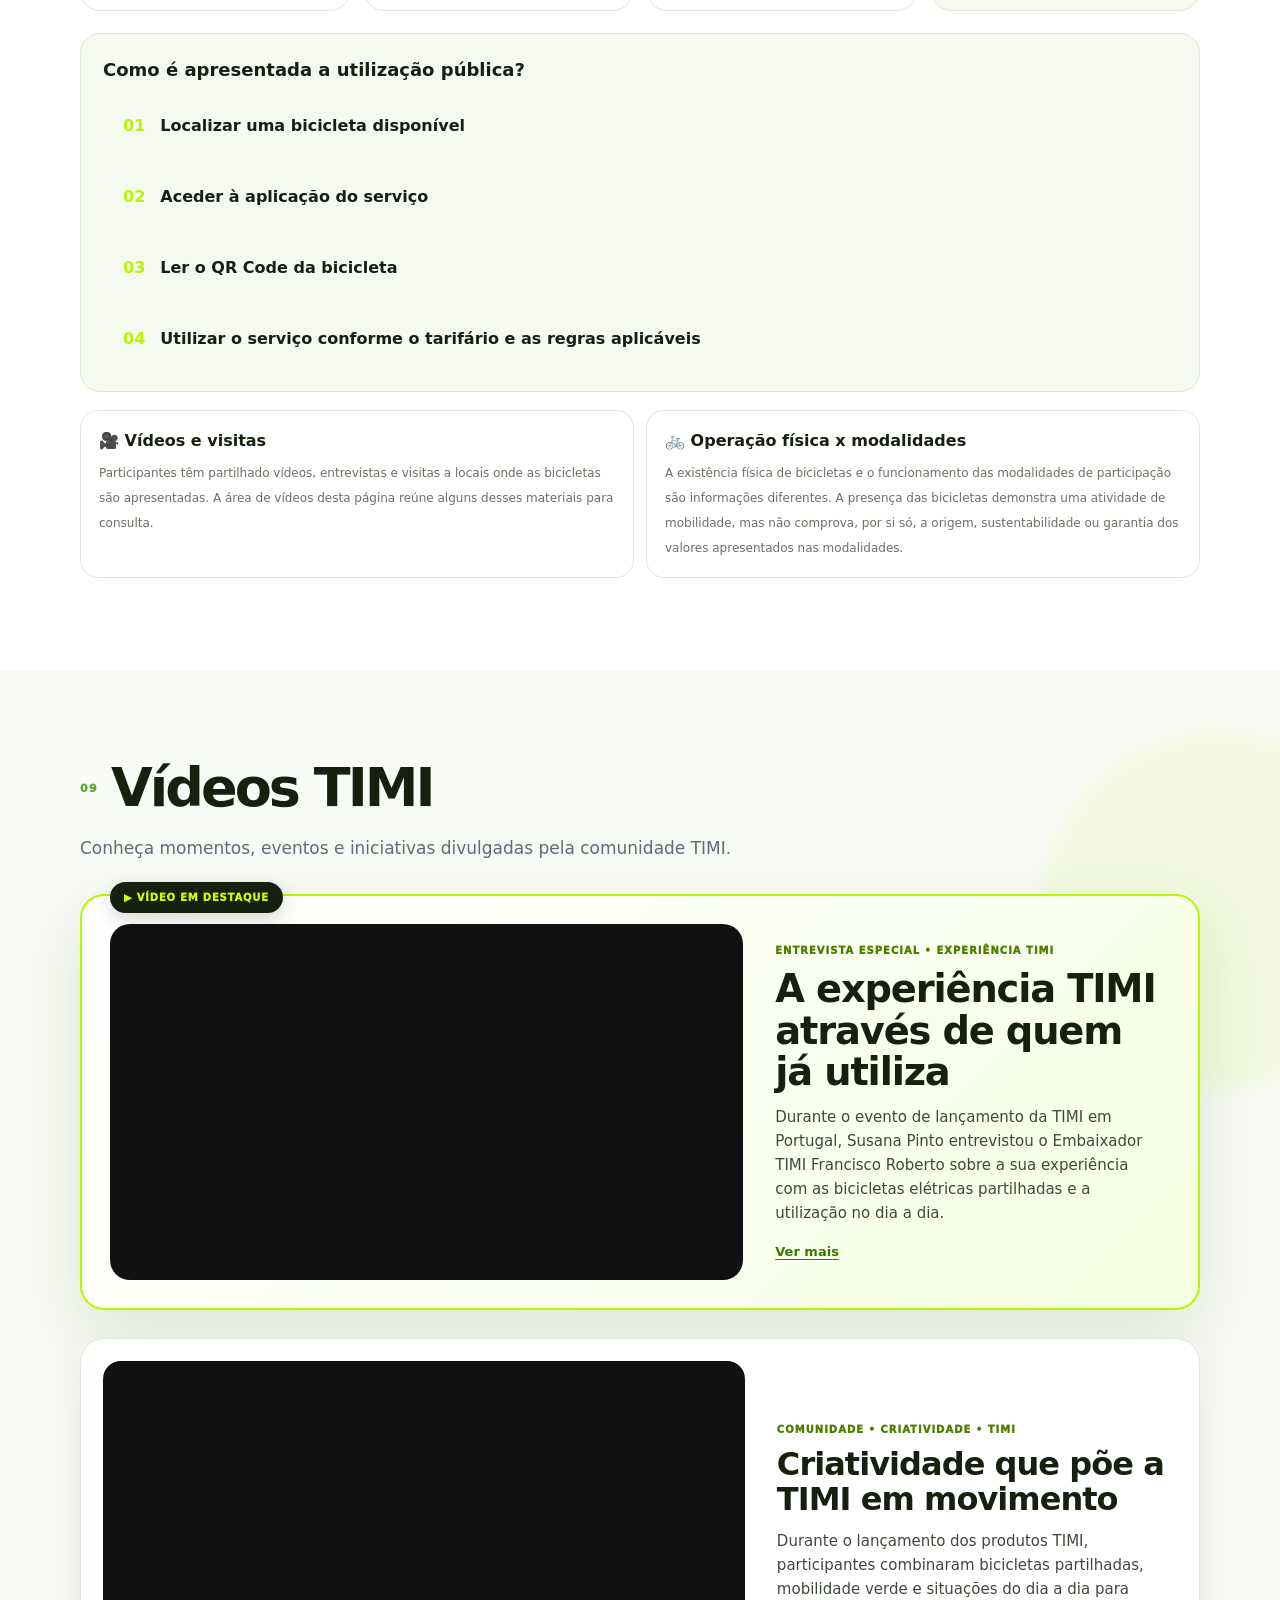
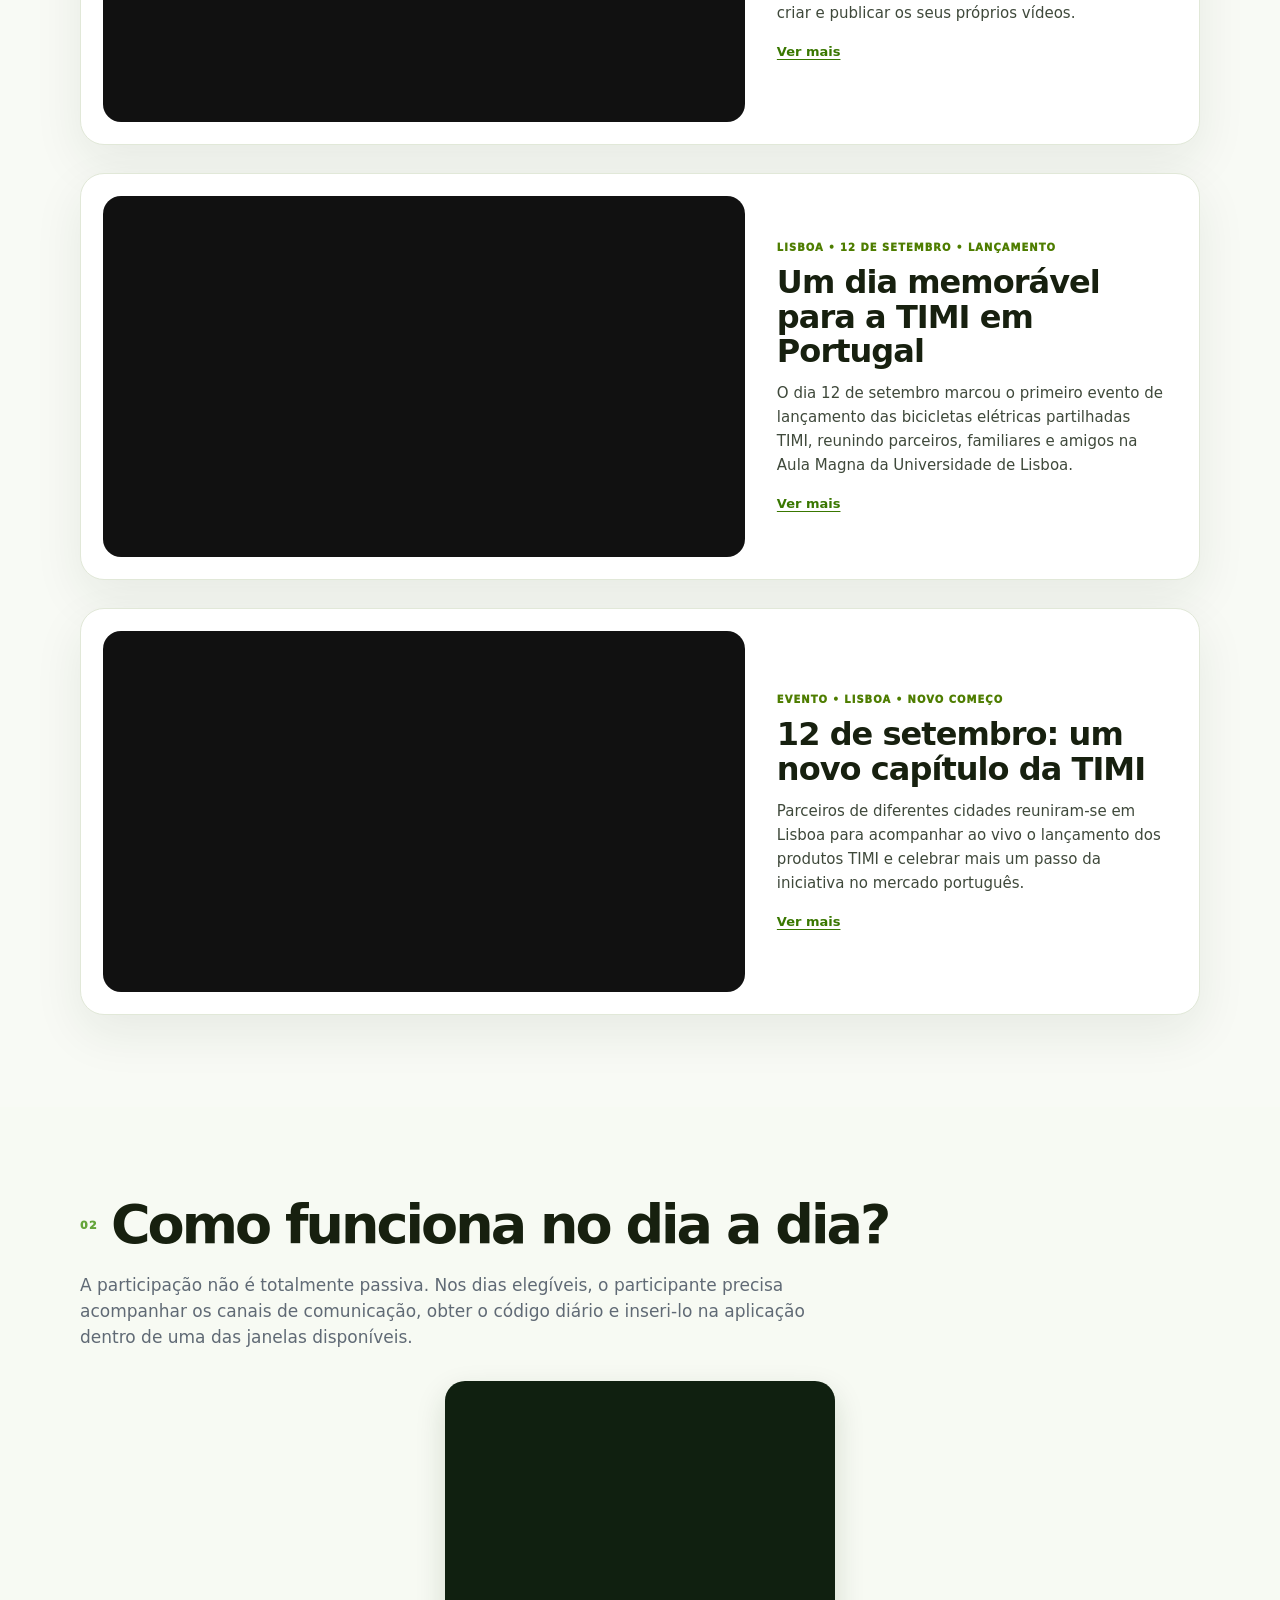
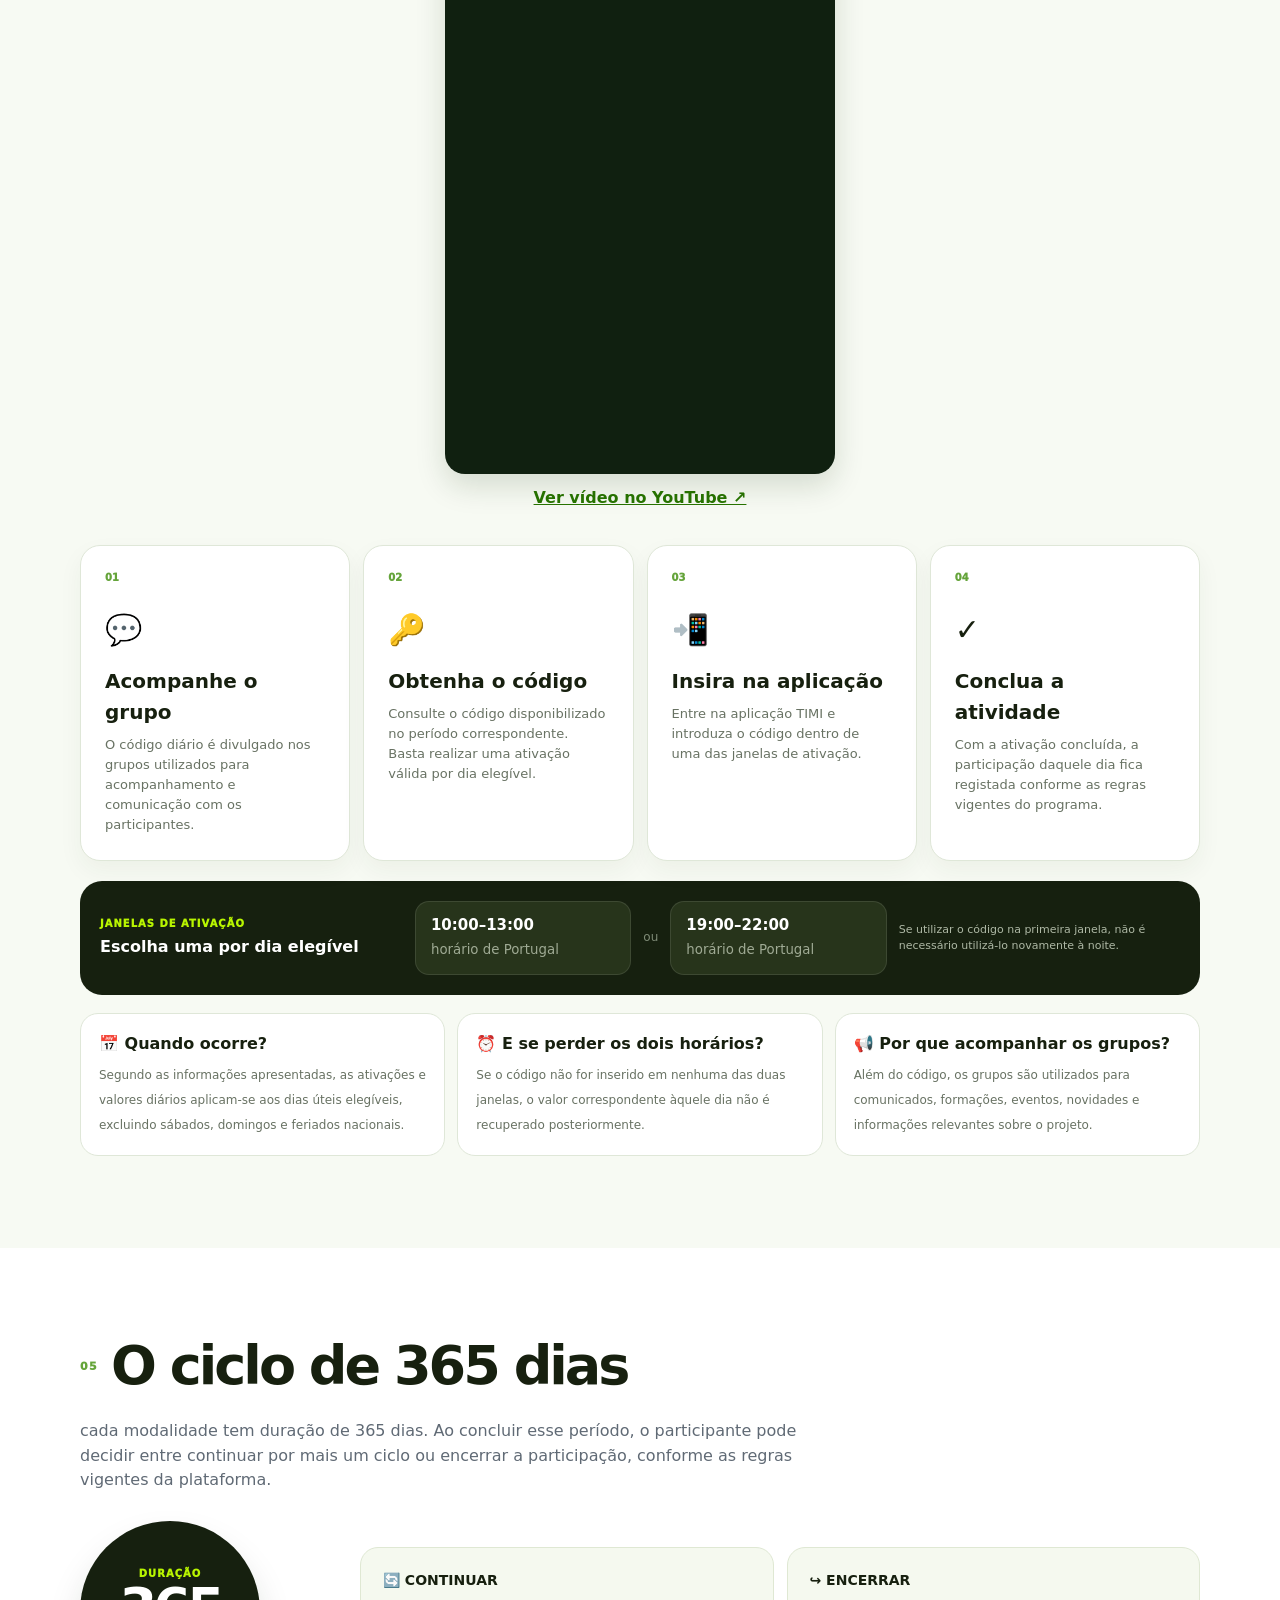
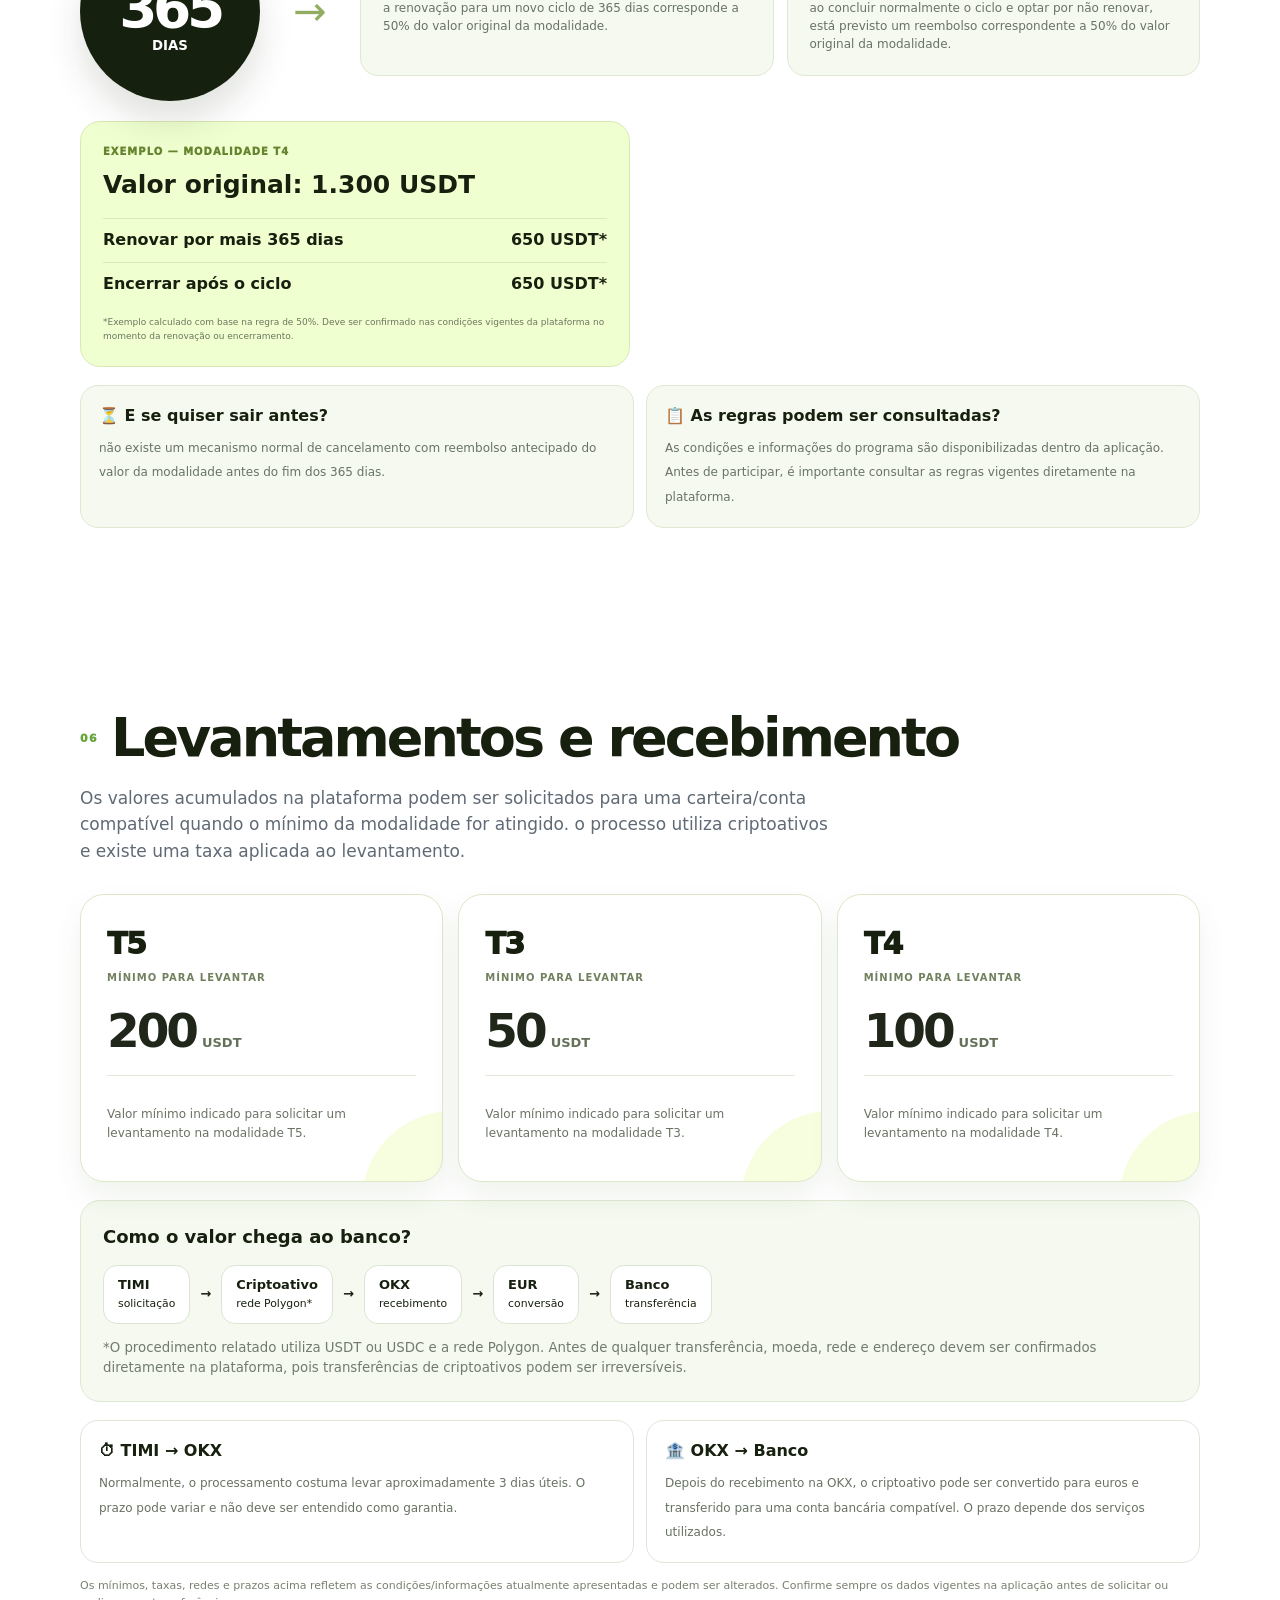
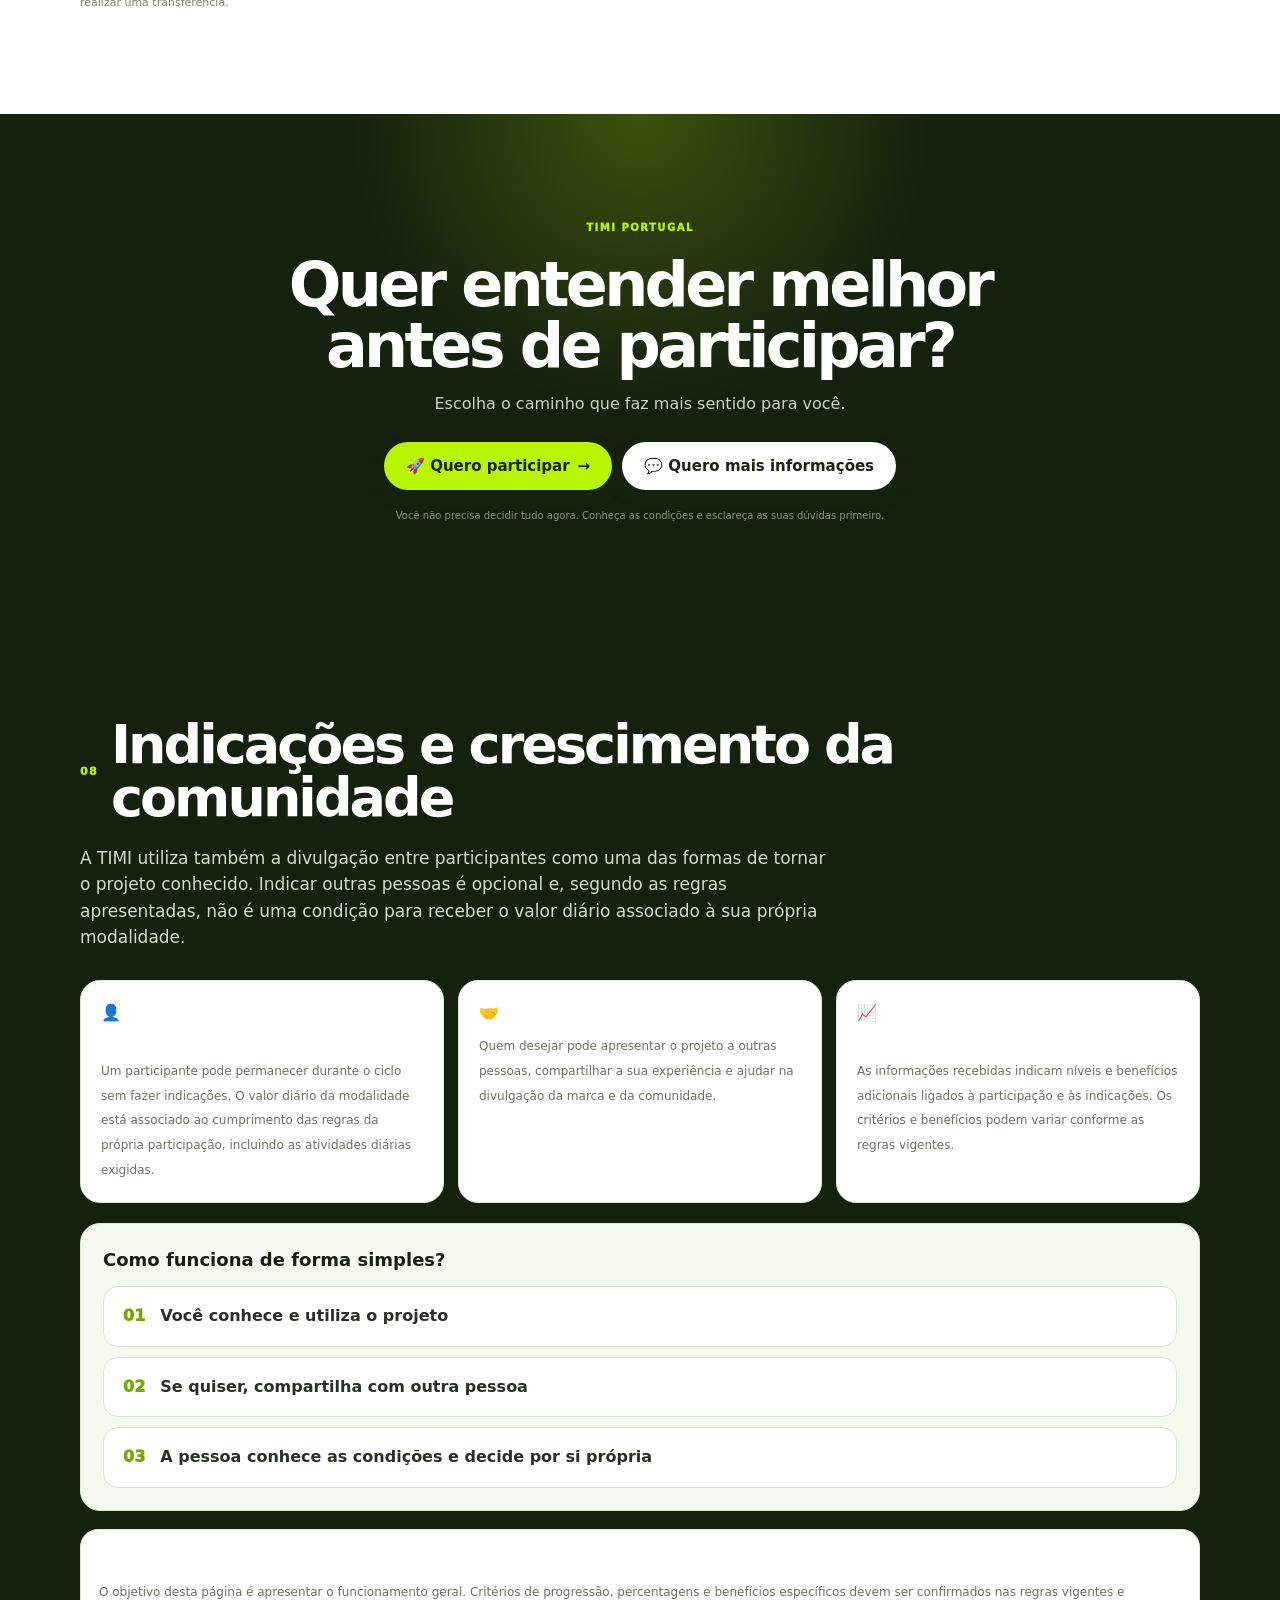
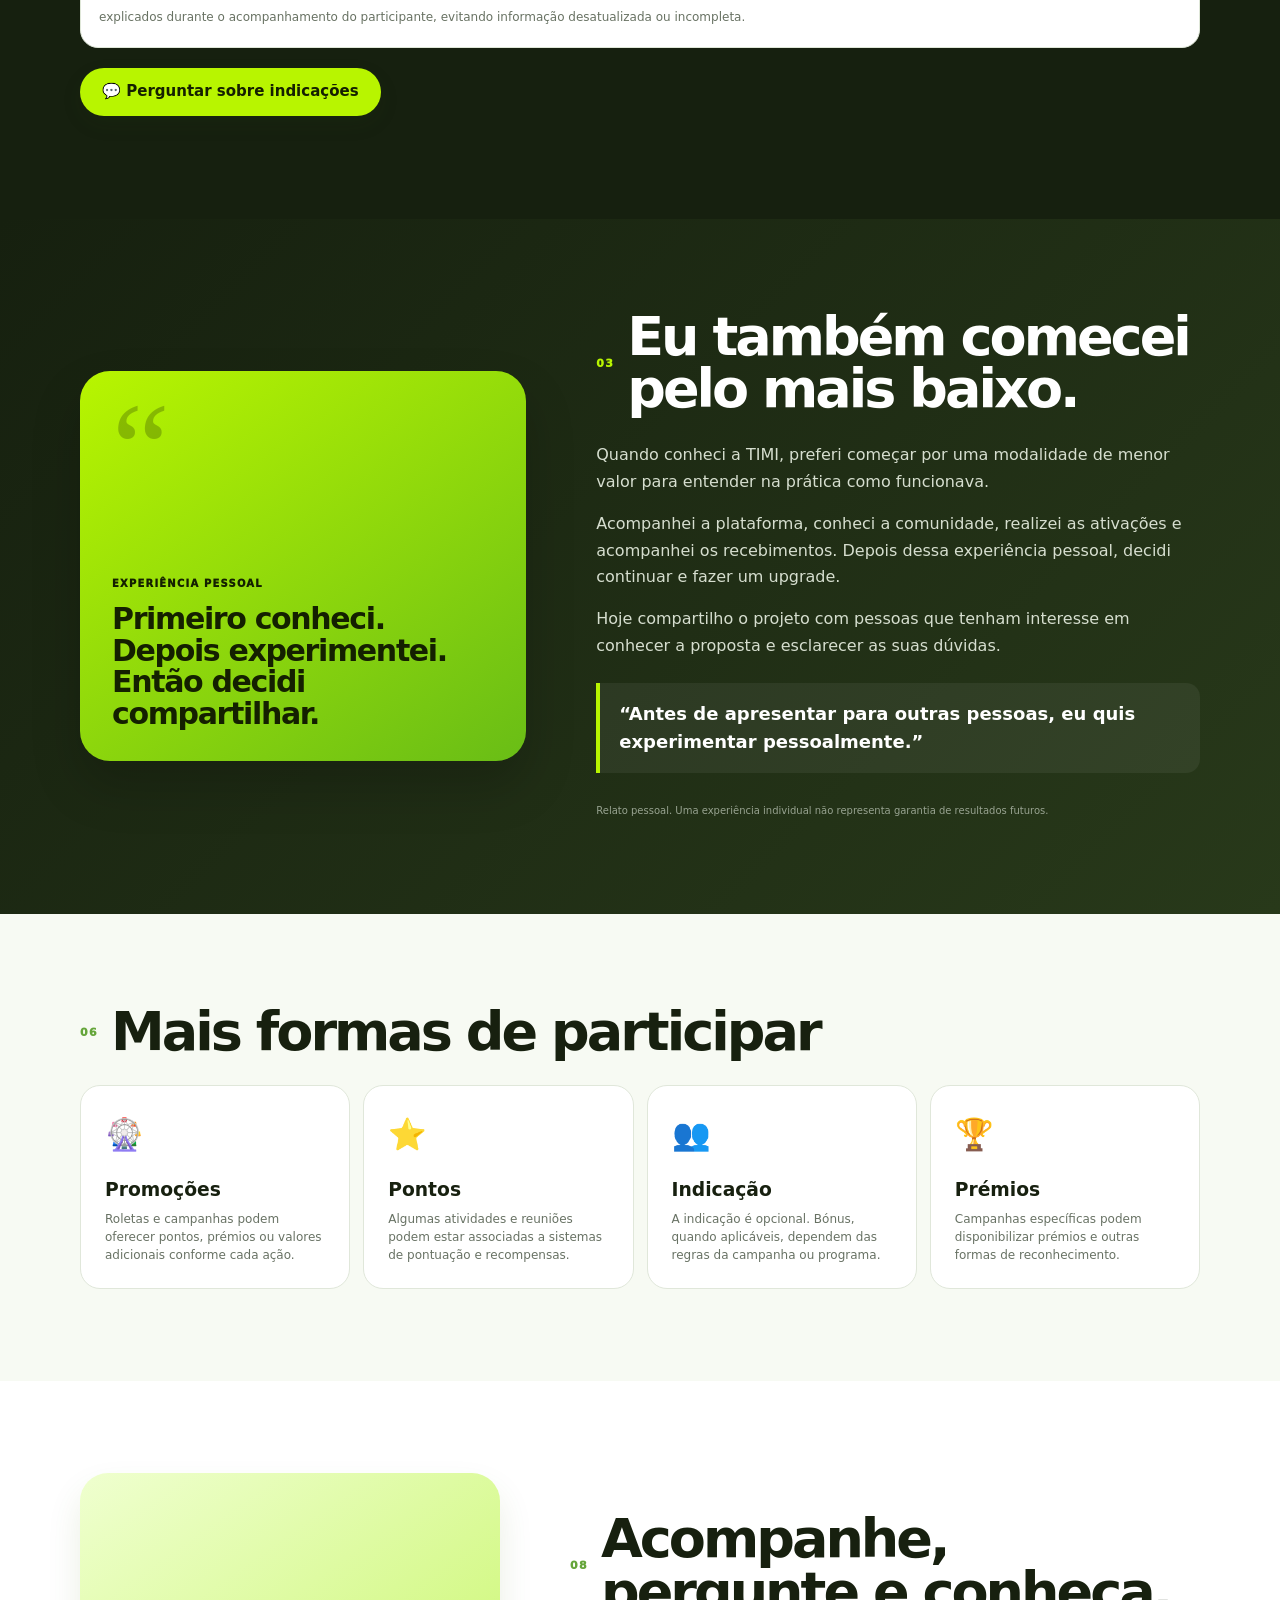
==== commit 29149bda: "Enable agent program section" ====
--- a/index.html
+++ b/index.html
@@ -43,5 +43,6 @@
   <script src="tone-polish-v2.js"></script>
   <script src="disclaimer-cleanup-v2.js"></script>
   <script src="gallery-carousel.js"></script>
+  <script src="agent-program-v1.js"></script>
 </body>
 </html>
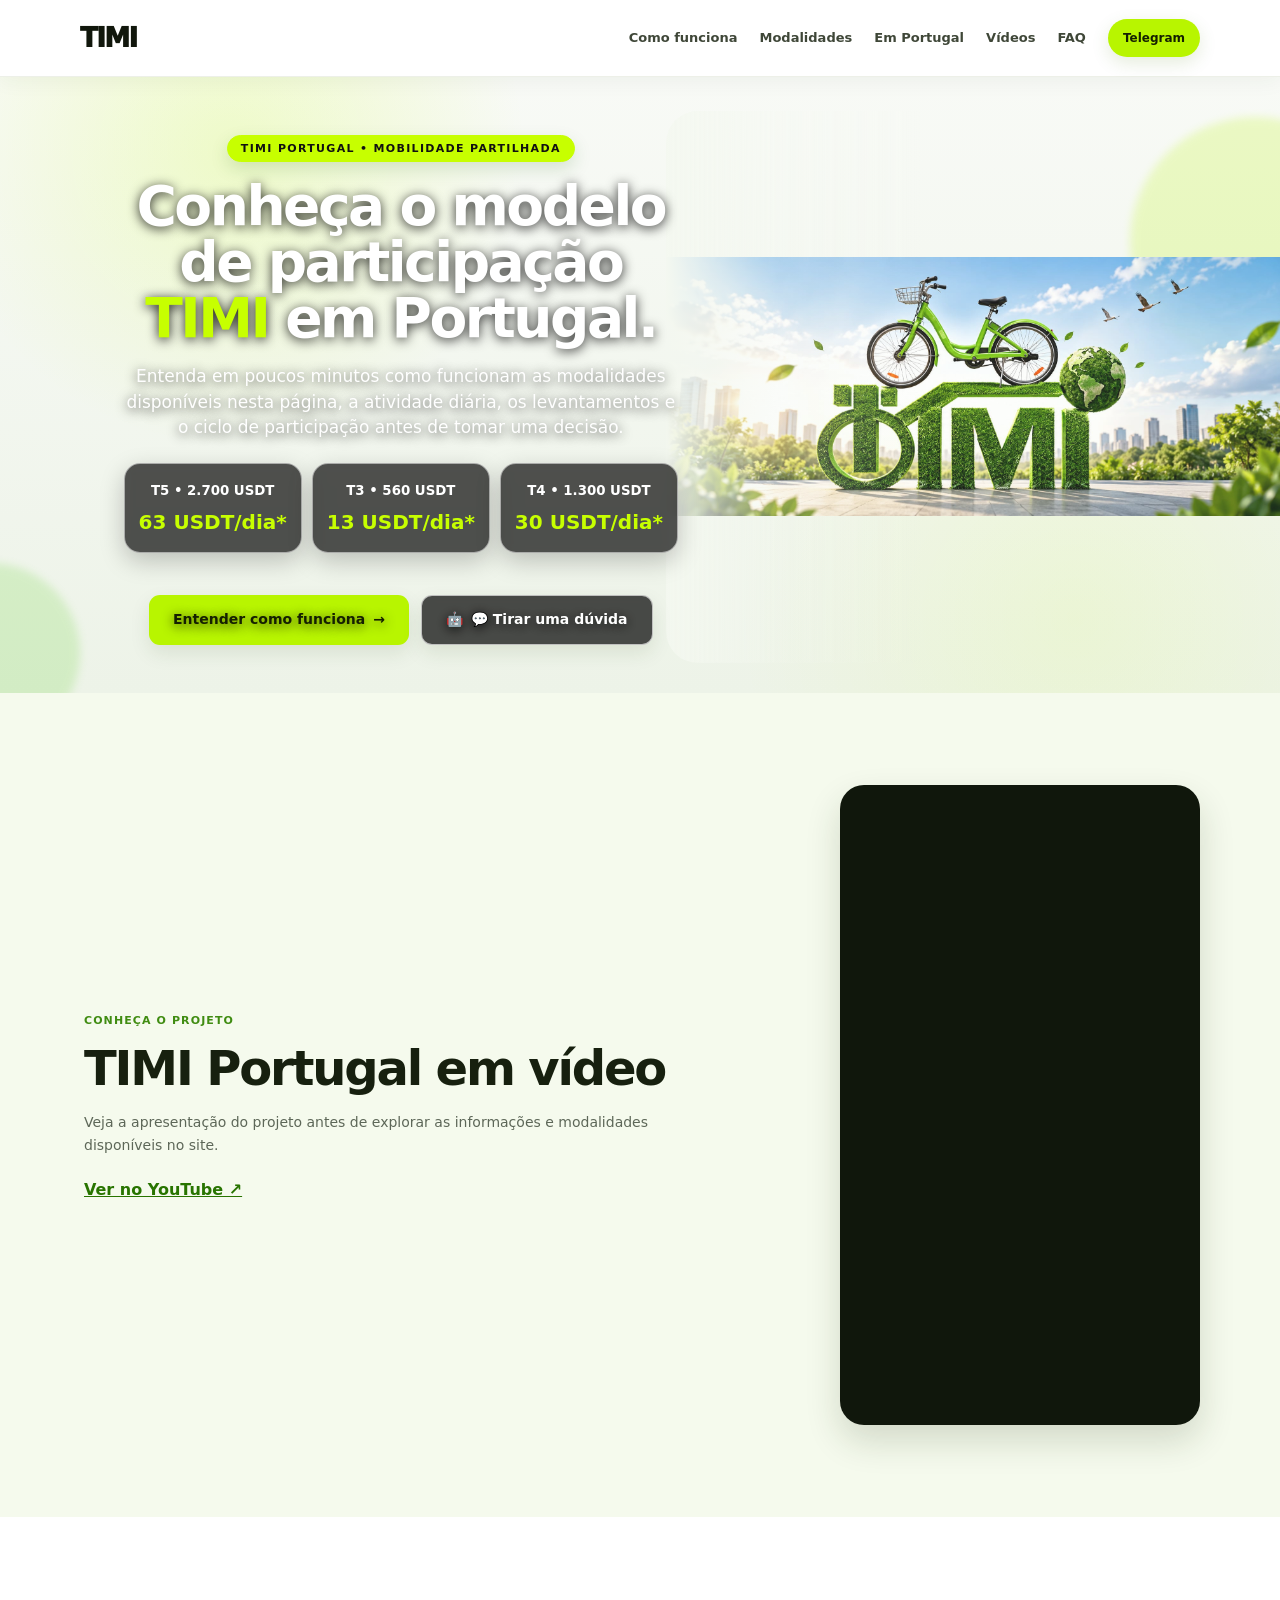
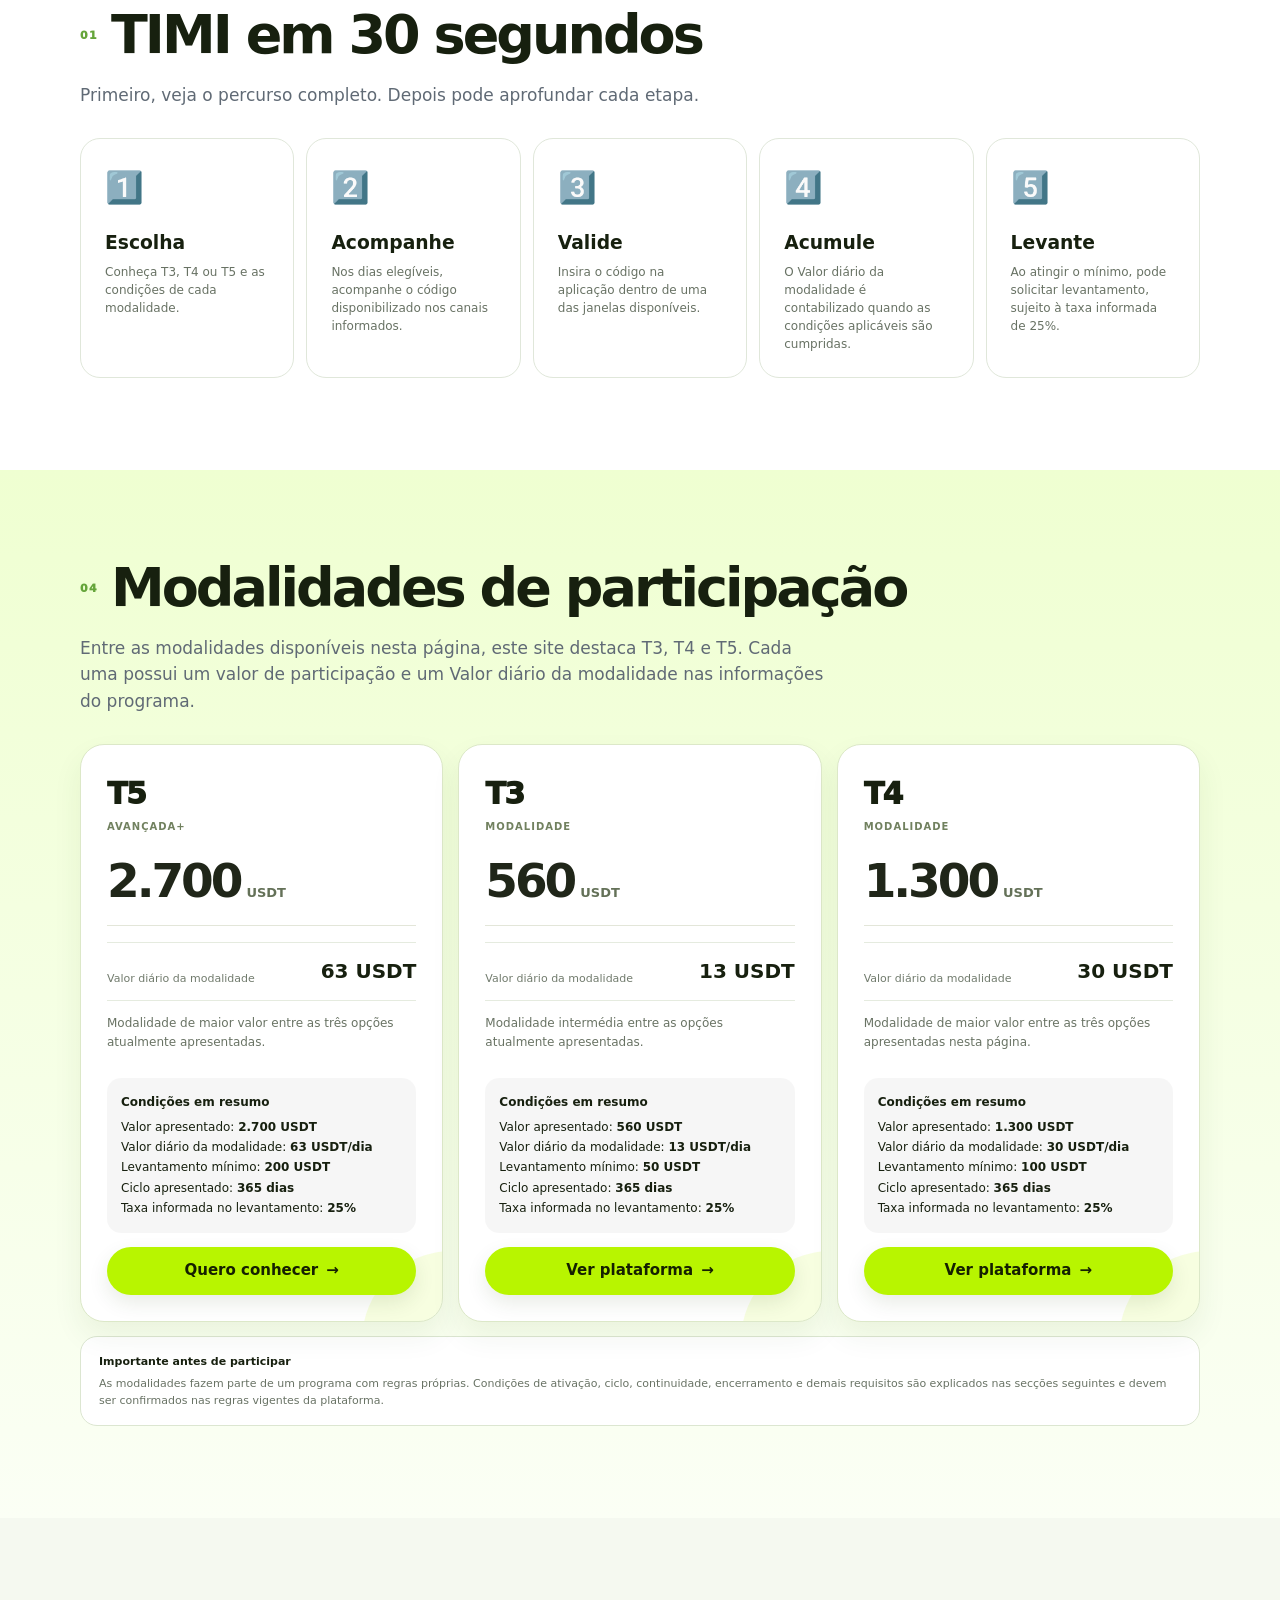
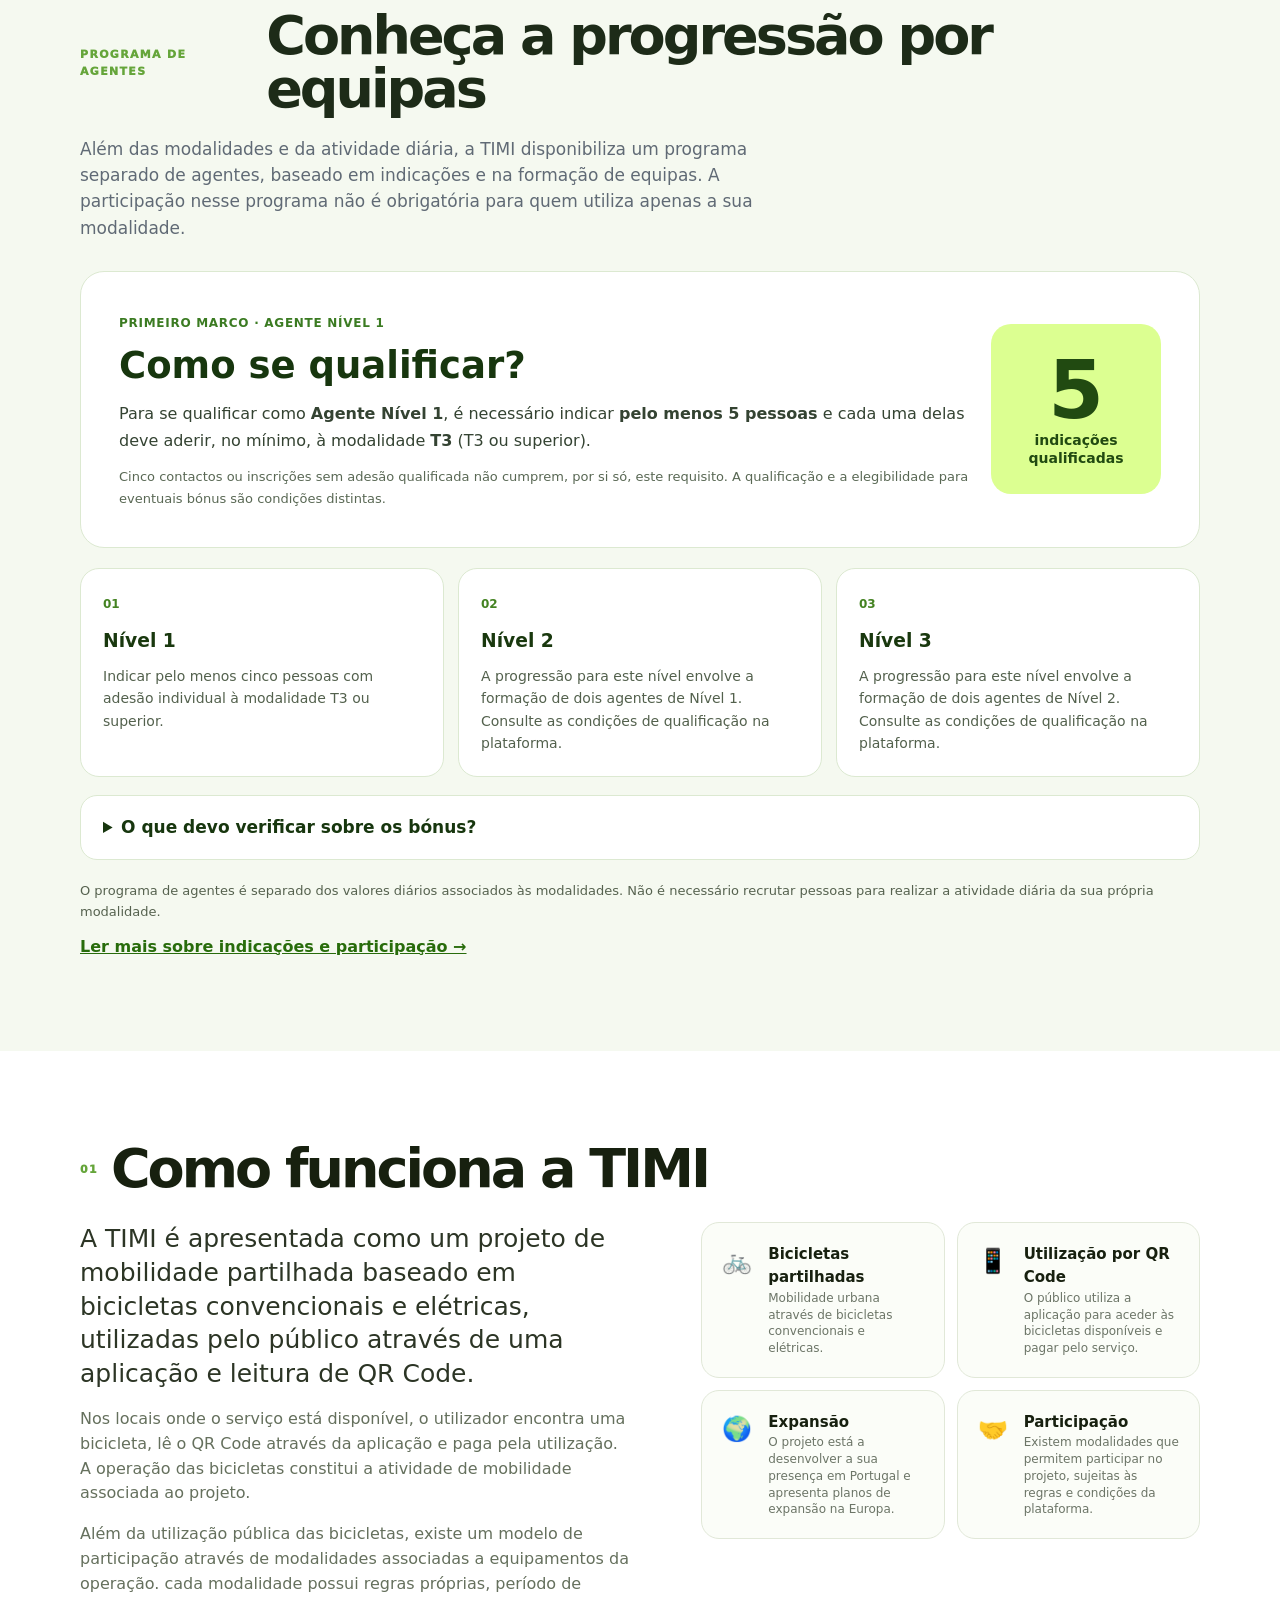
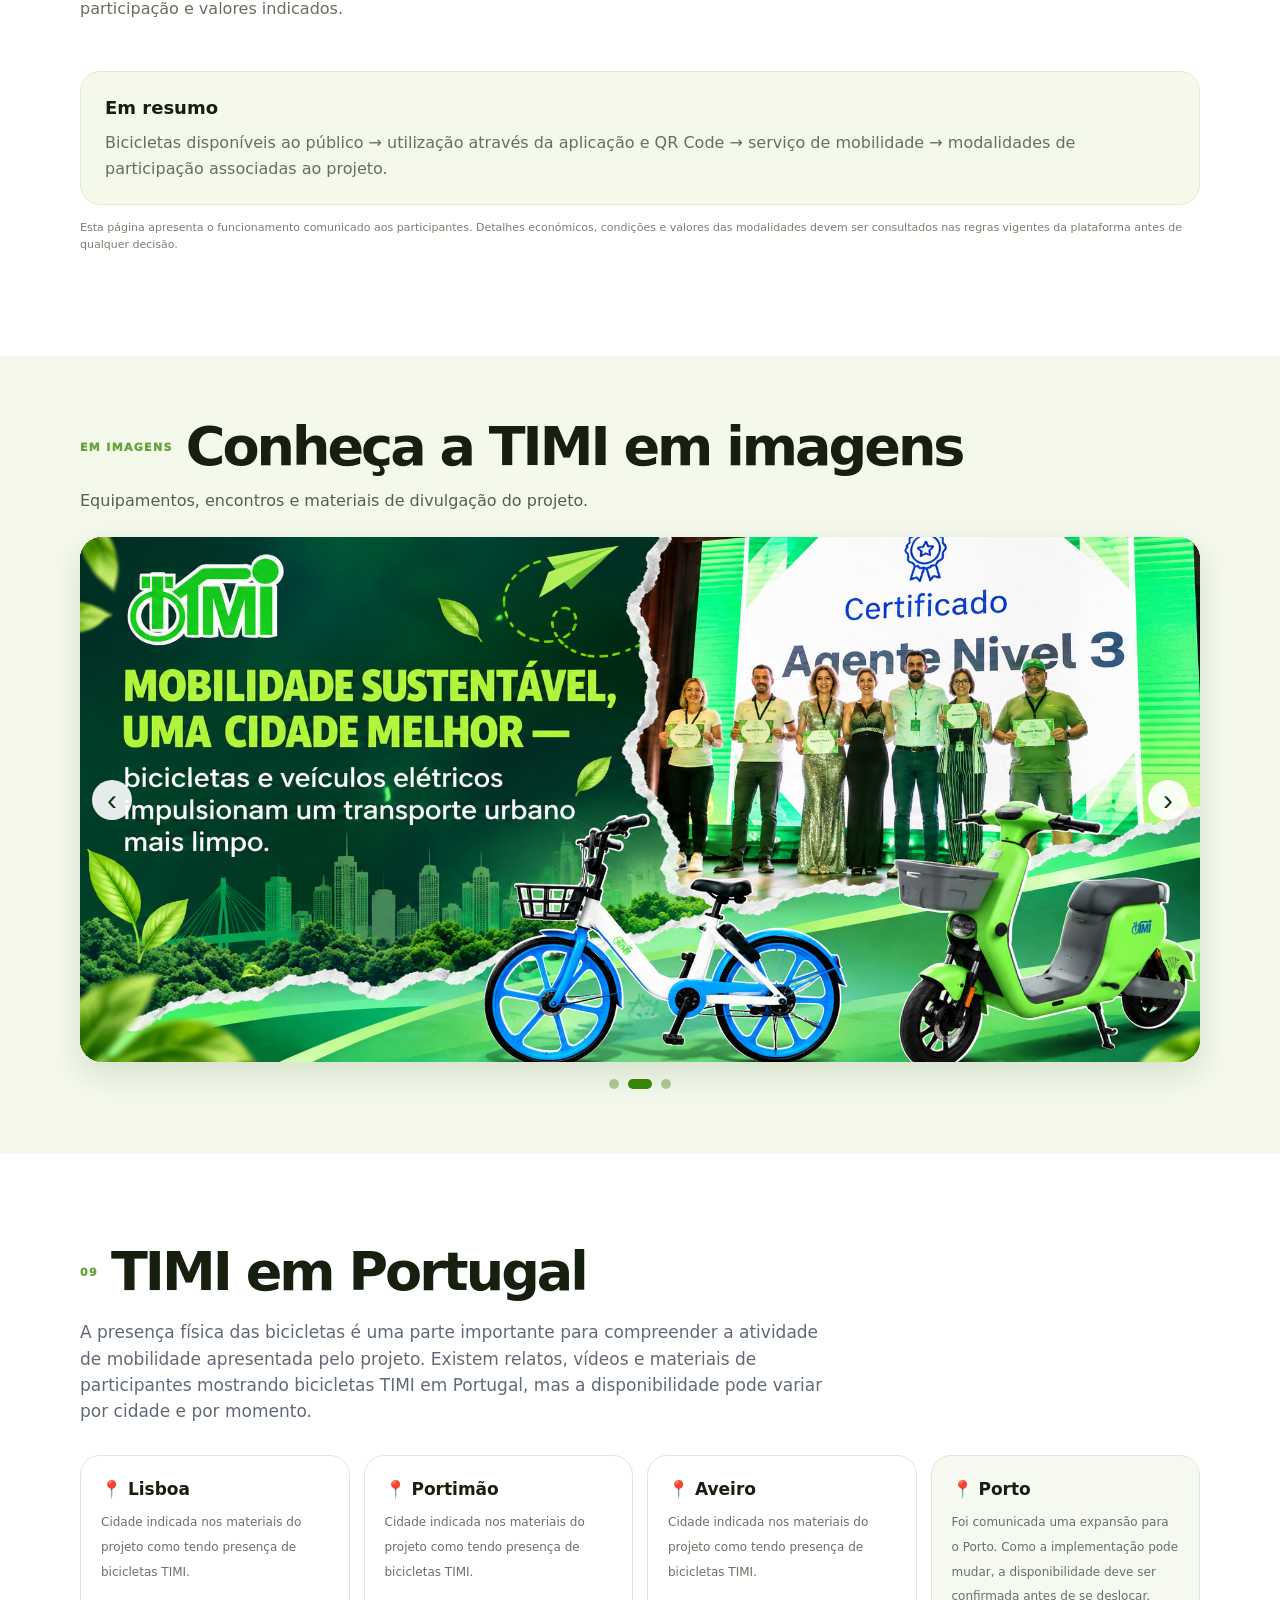
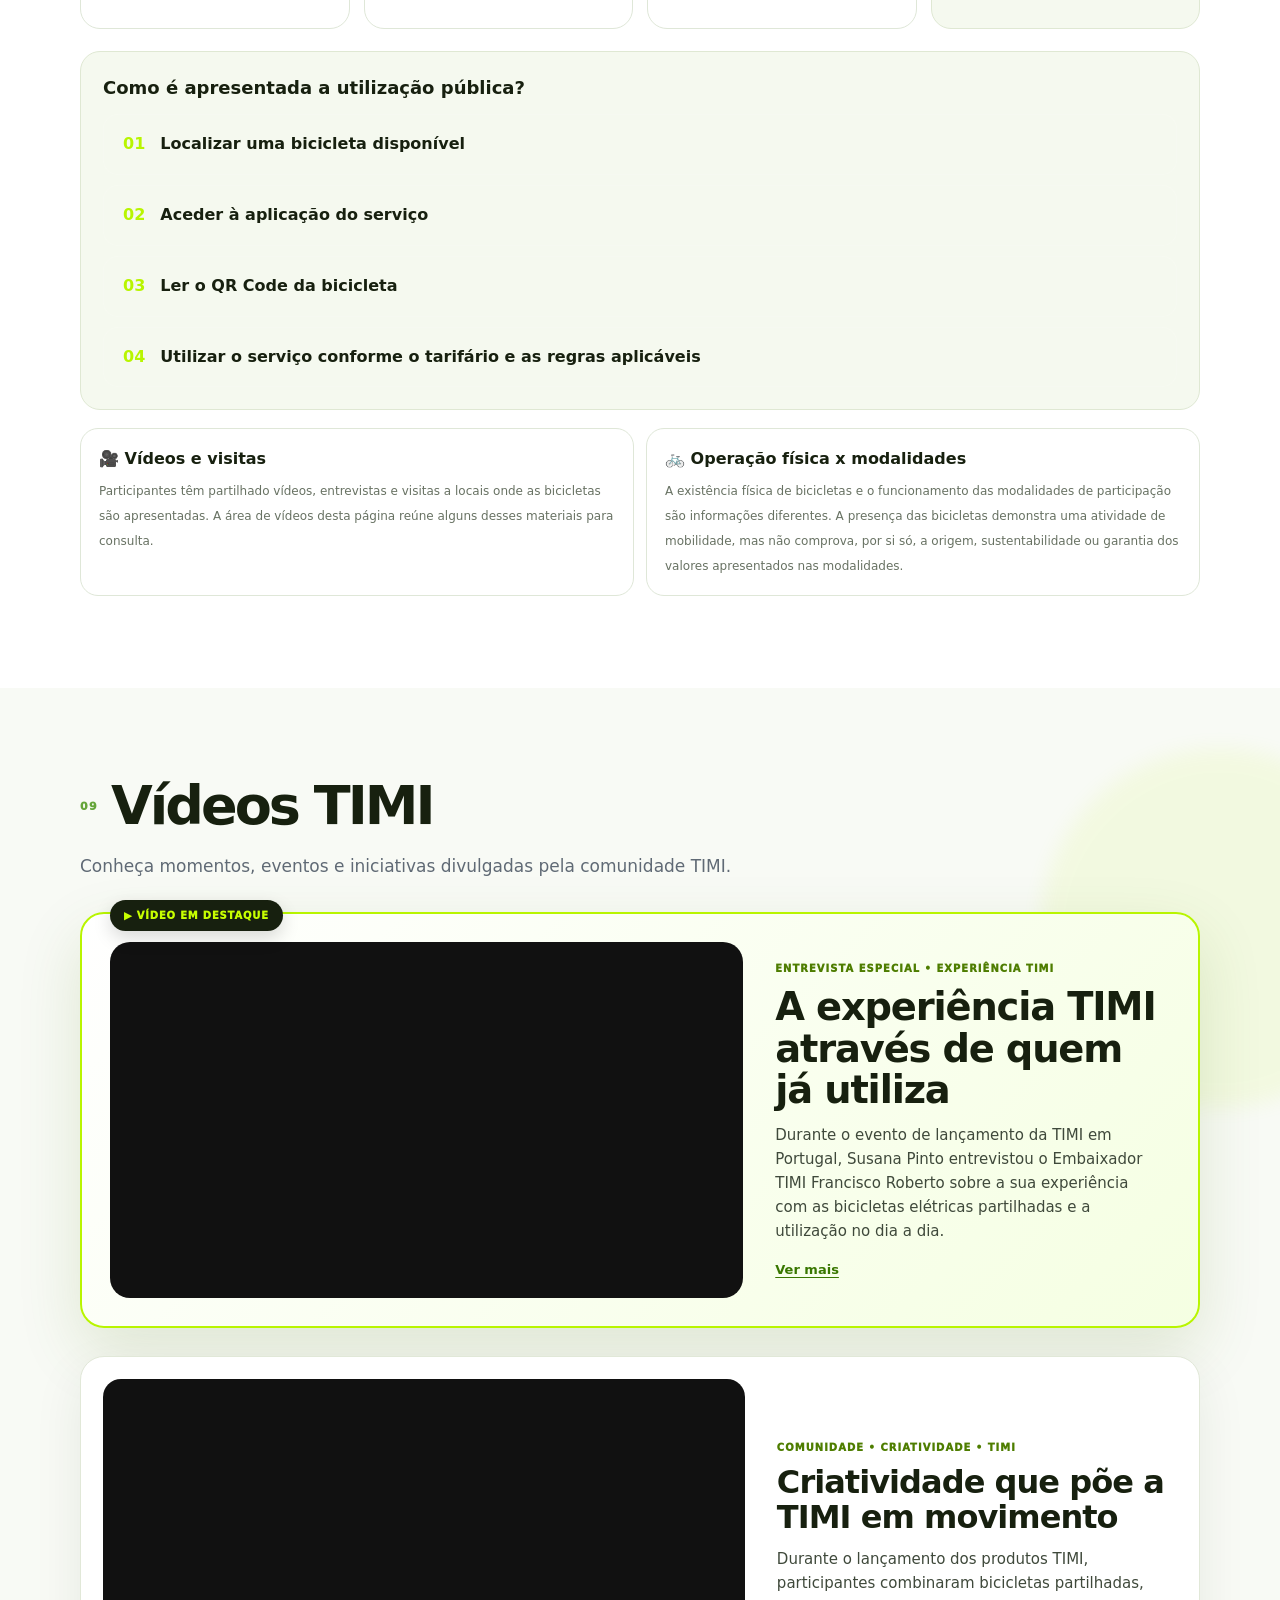
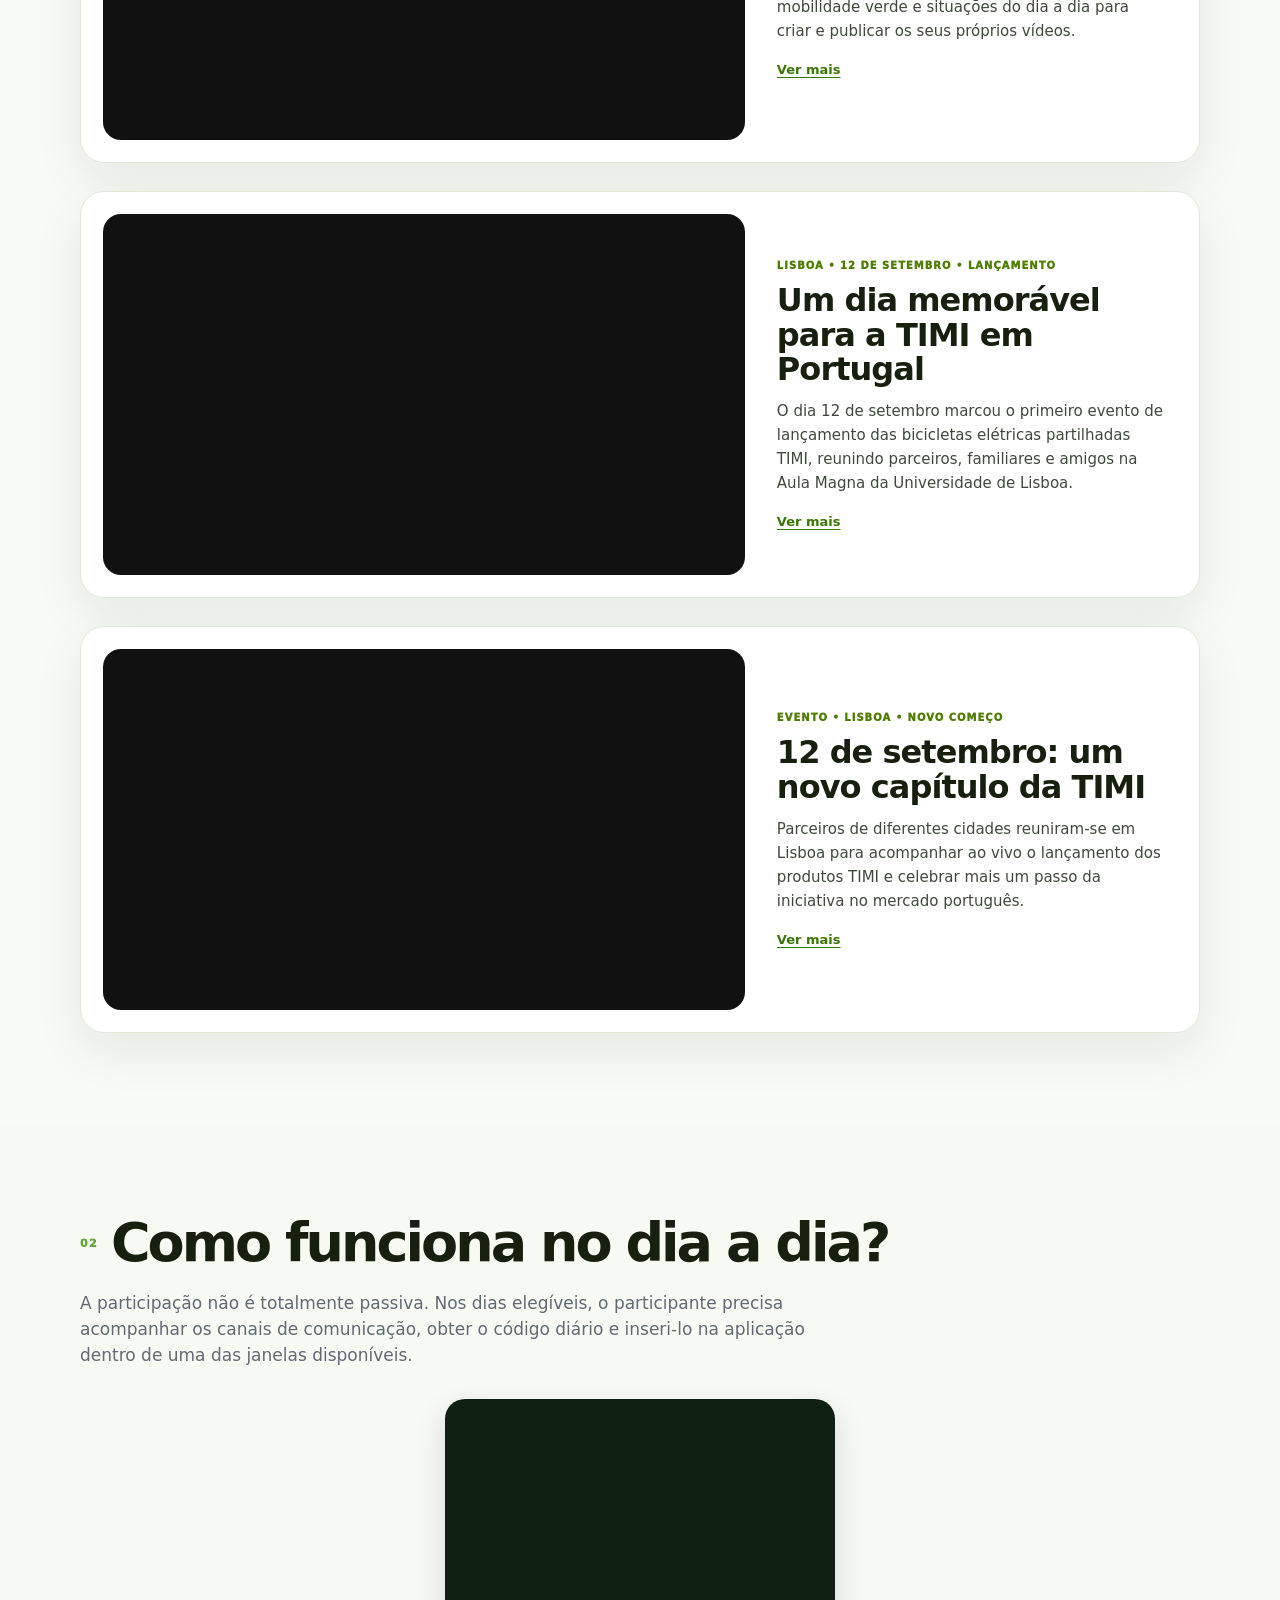
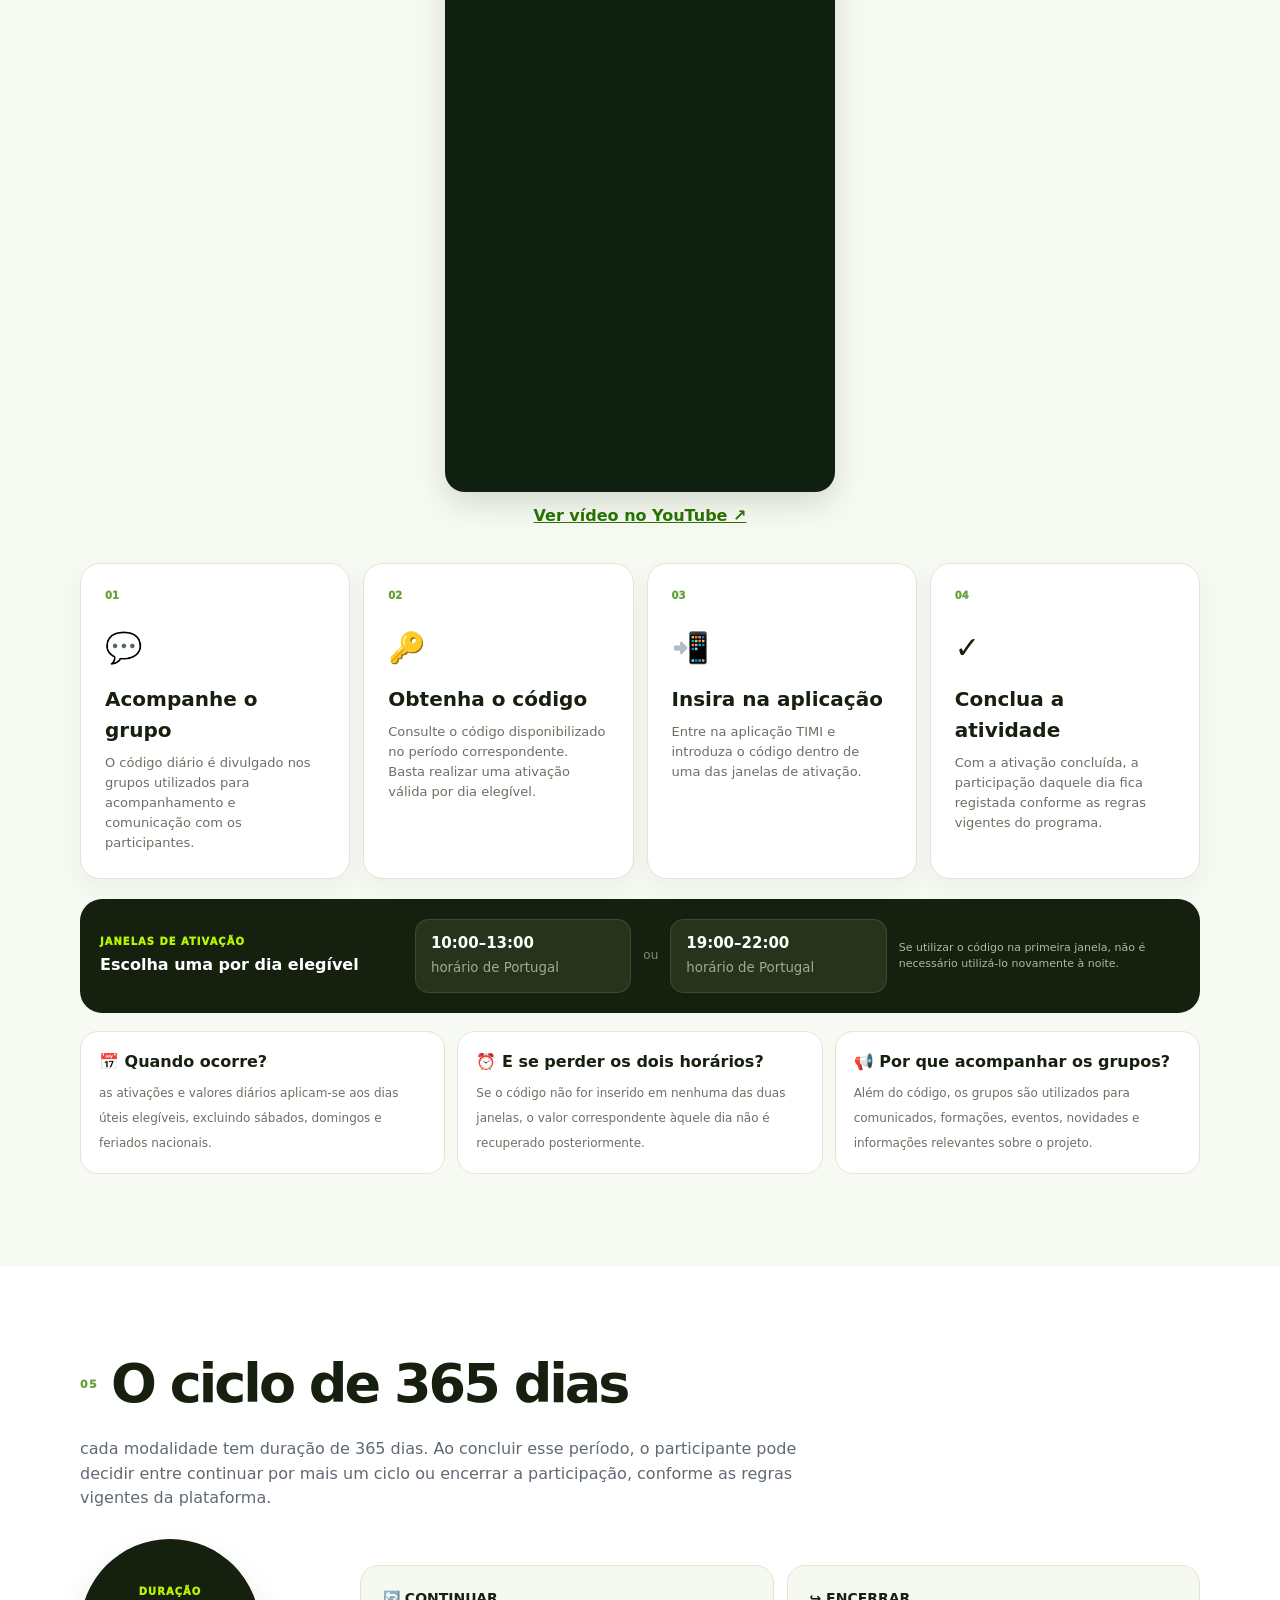
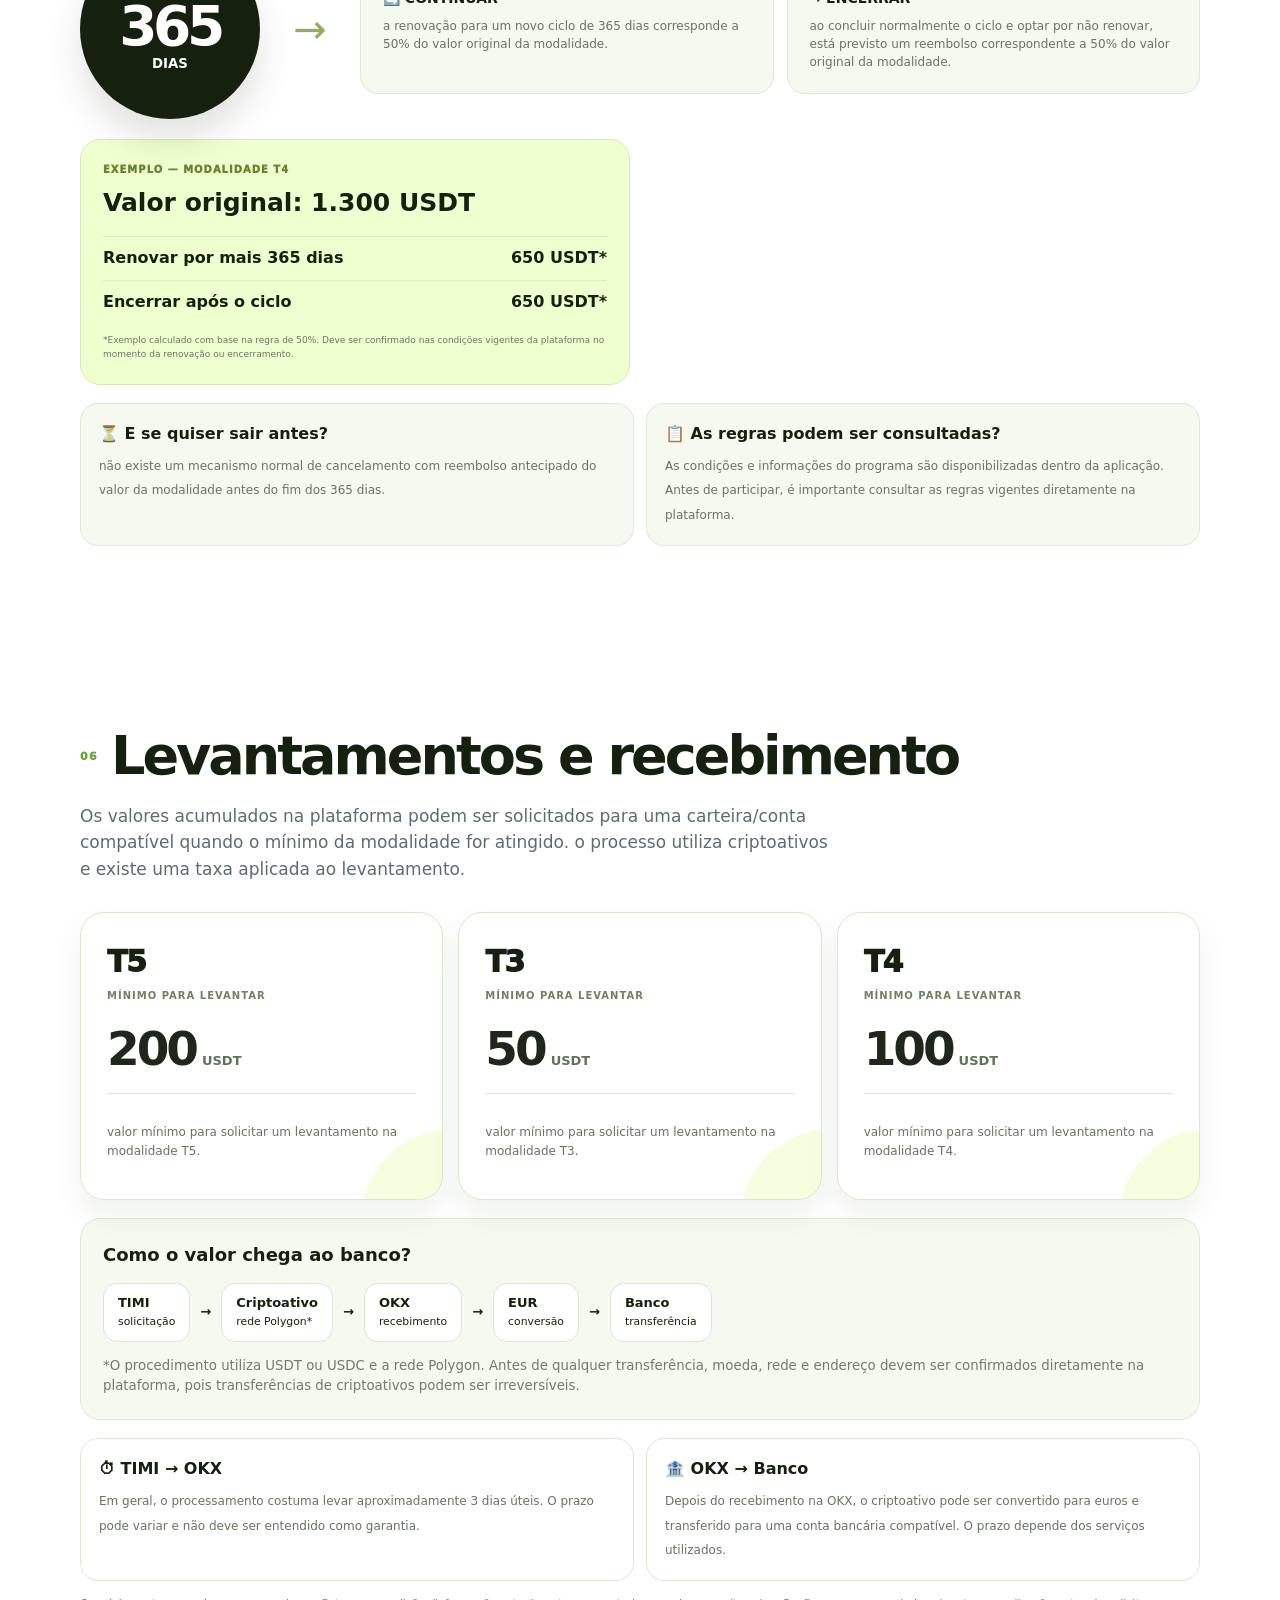
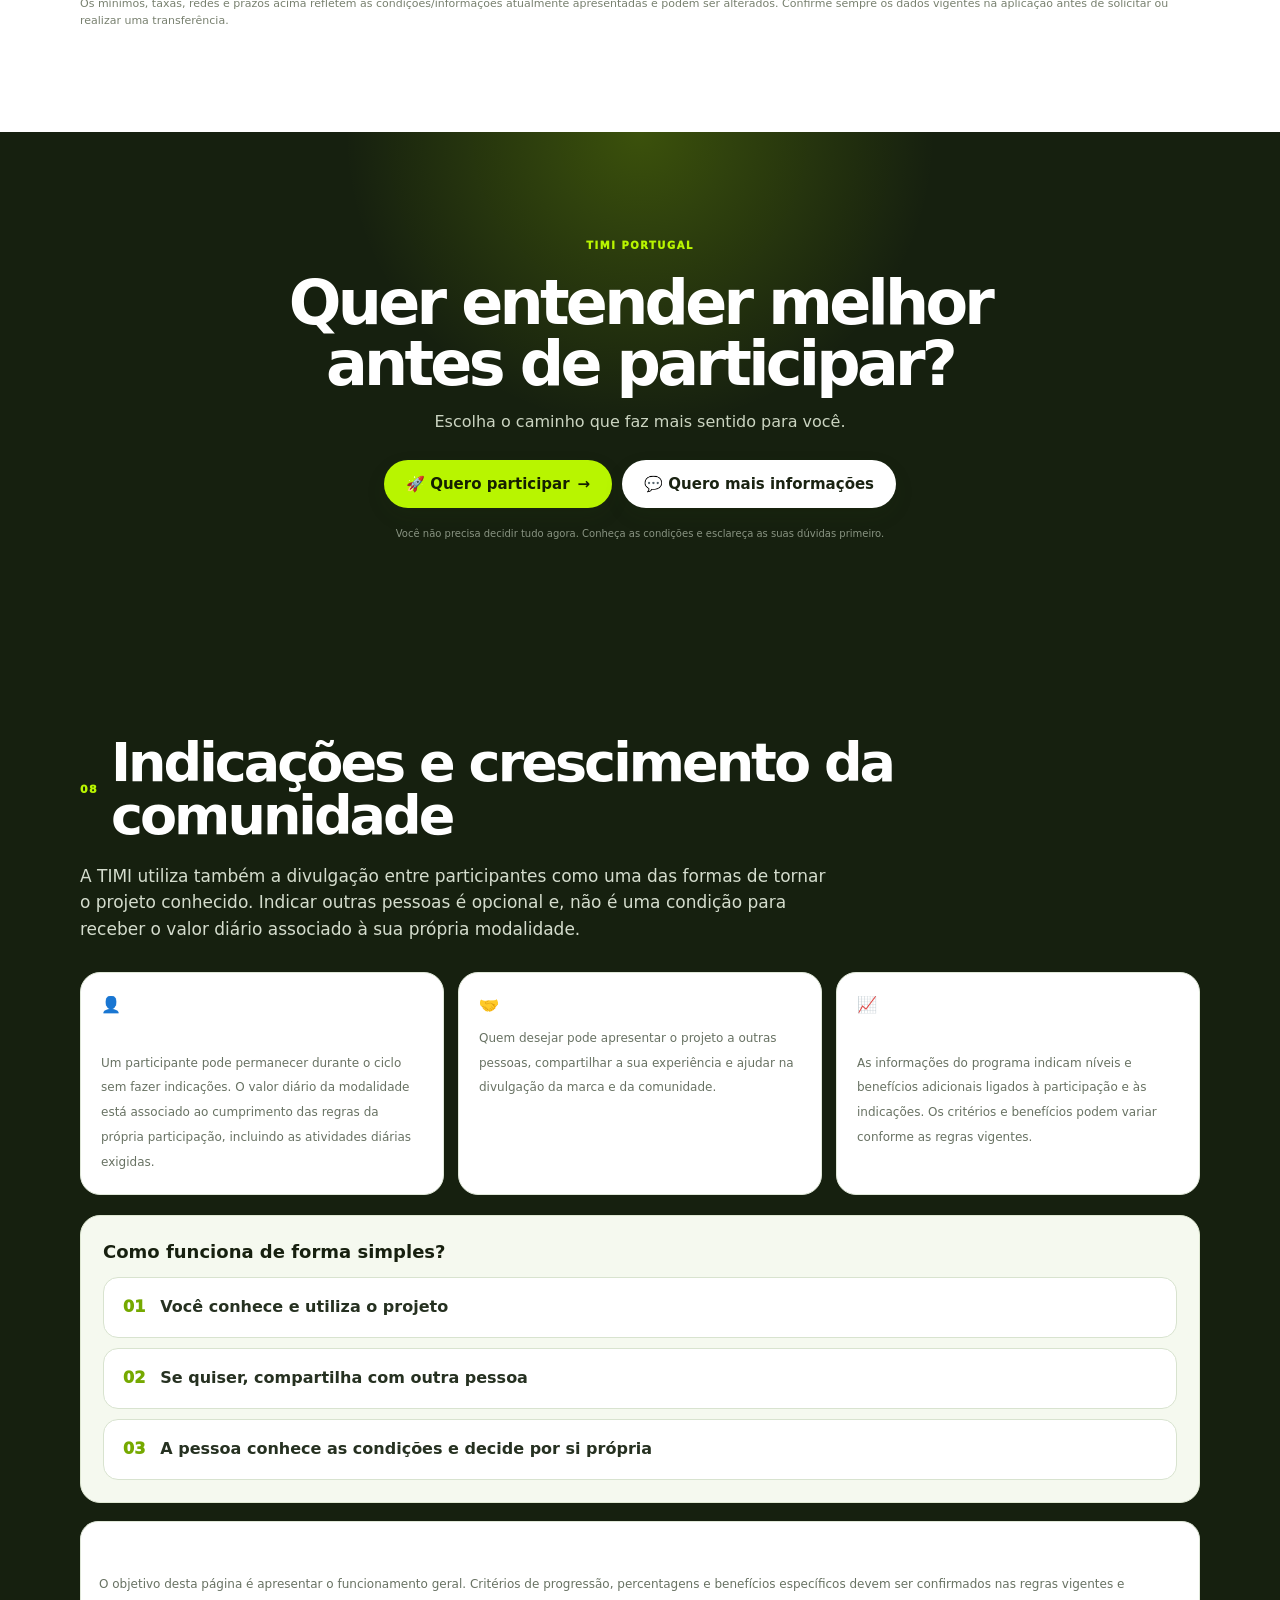
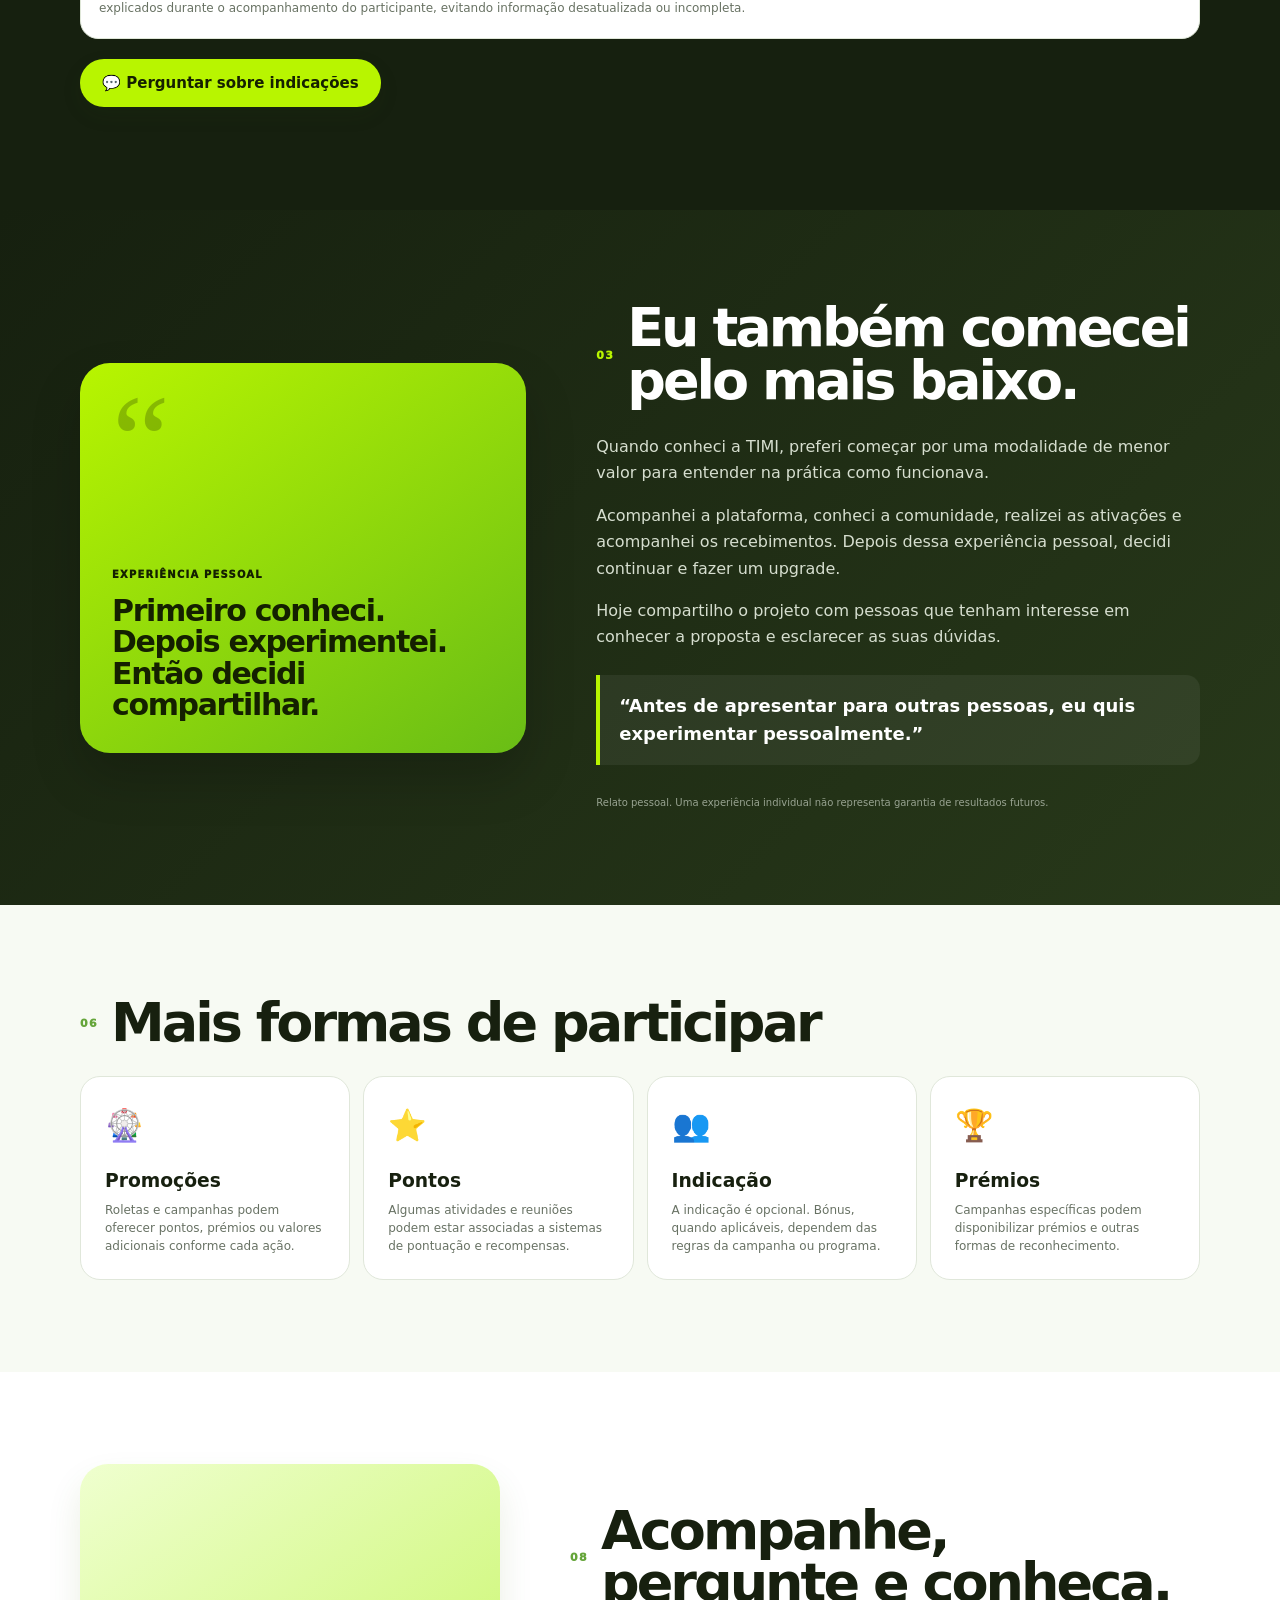
==== commit 5c3c9032: "Apply direct editorial voice across rendered website" ====
--- a/index.html
+++ b/index.html
@@ -44,5 +44,6 @@
   <script src="disclaimer-cleanup-v2.js"></script>
   <script src="gallery-carousel.js"></script>
   <script src="agent-program-v1.js"></script>
+  <script src="editorial-voice-v1.js"></script>
 </body>
 </html>
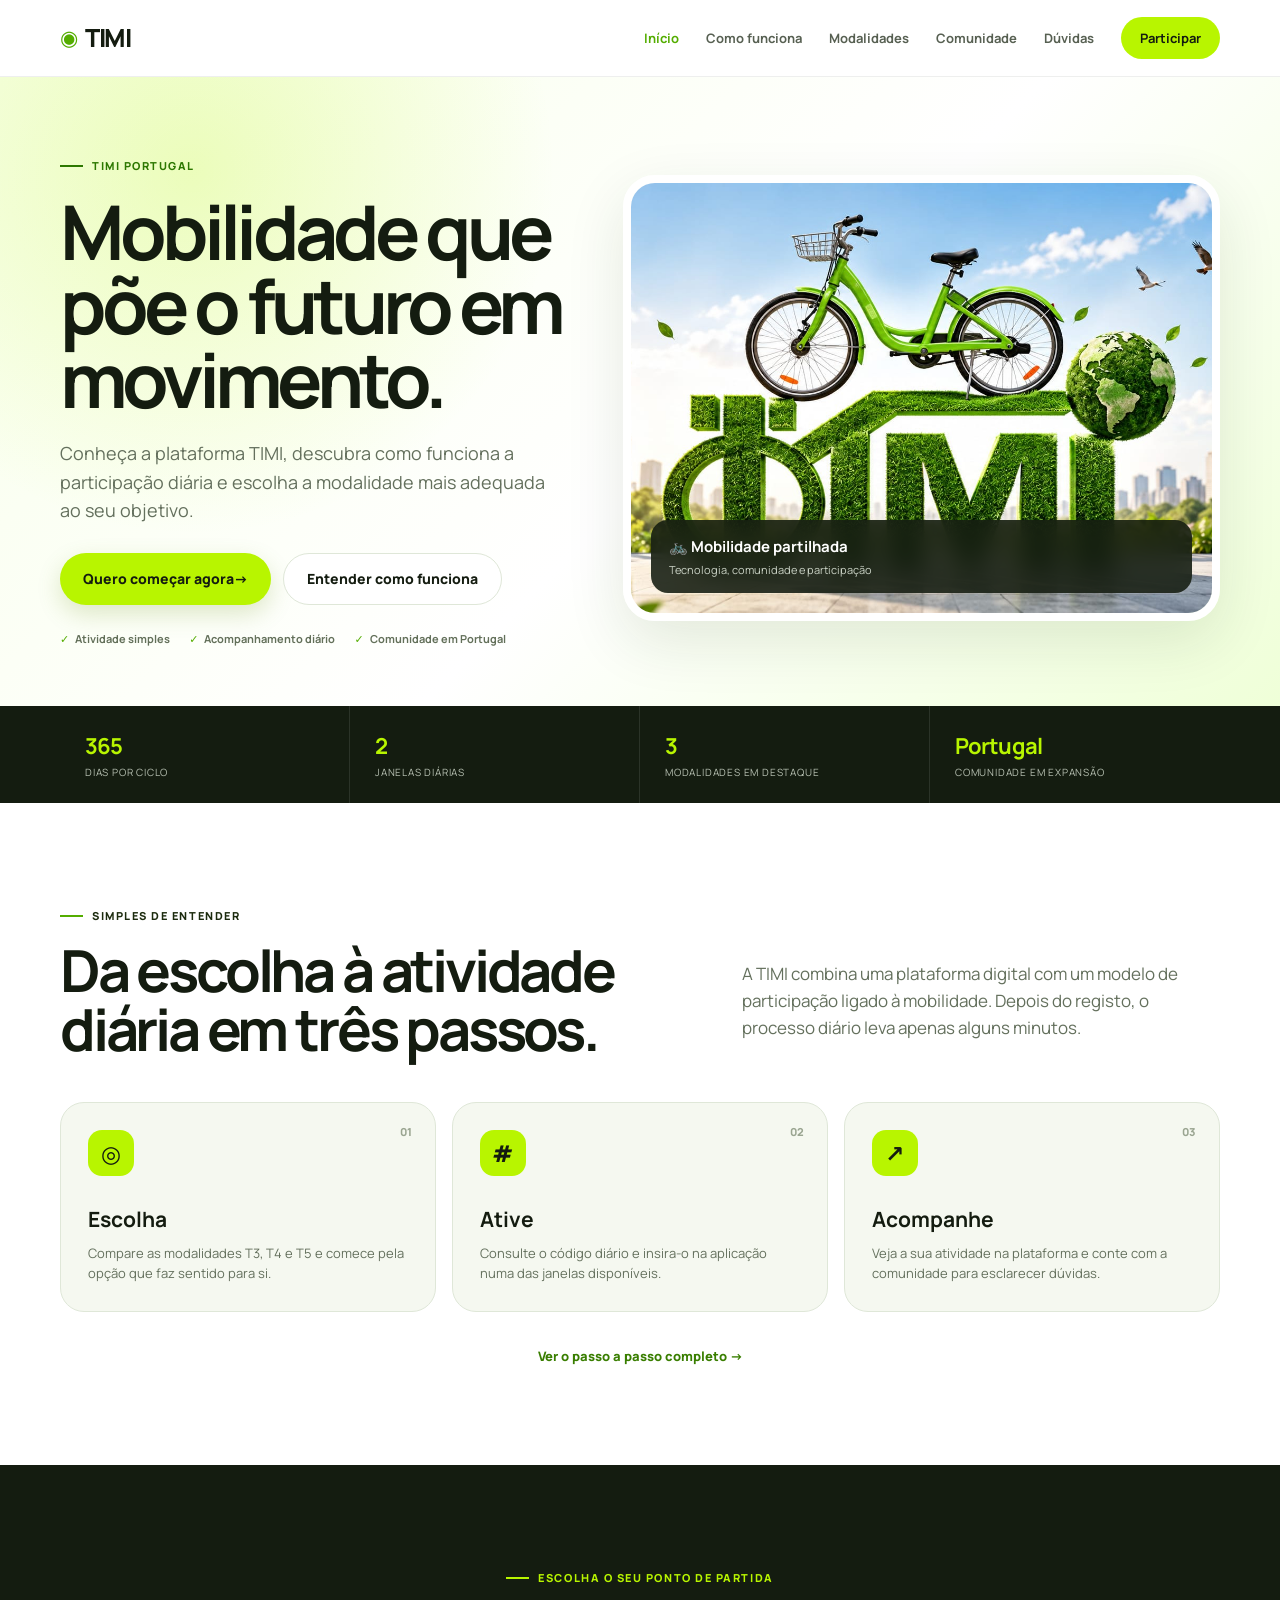
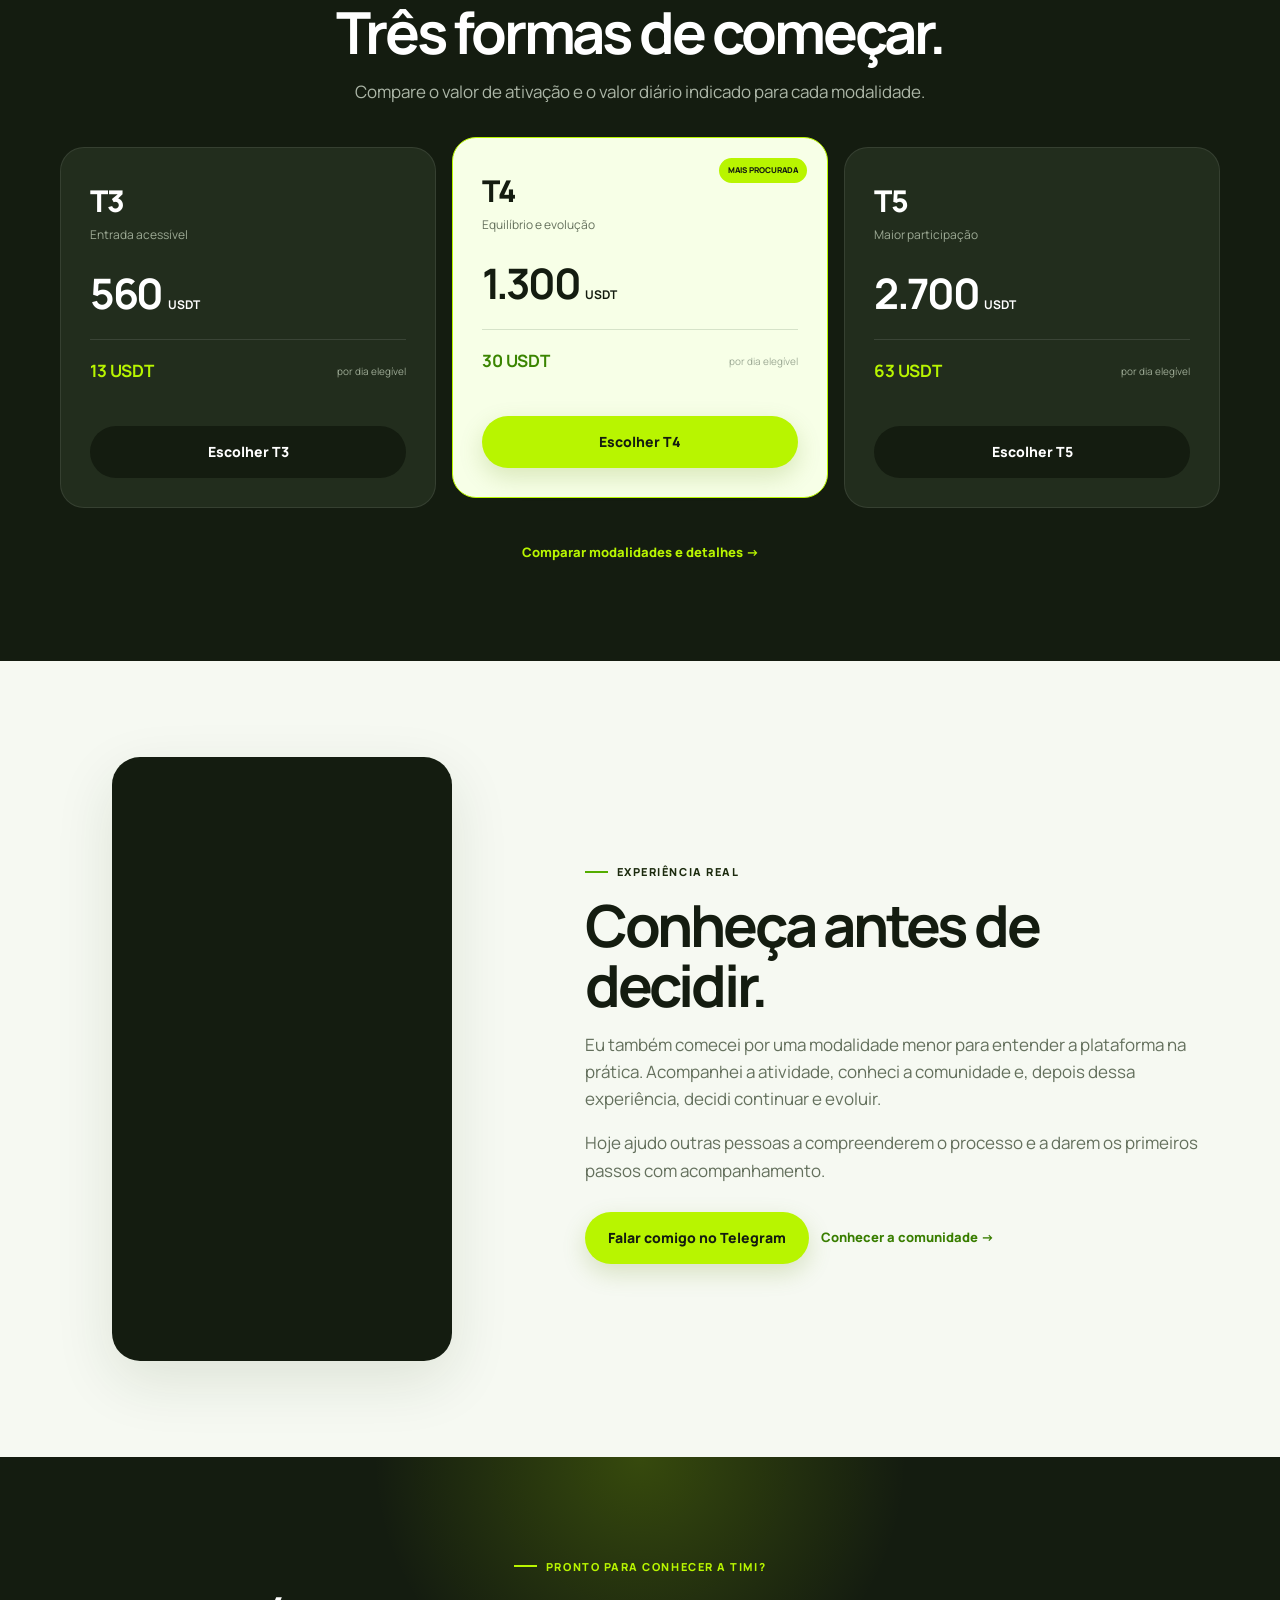
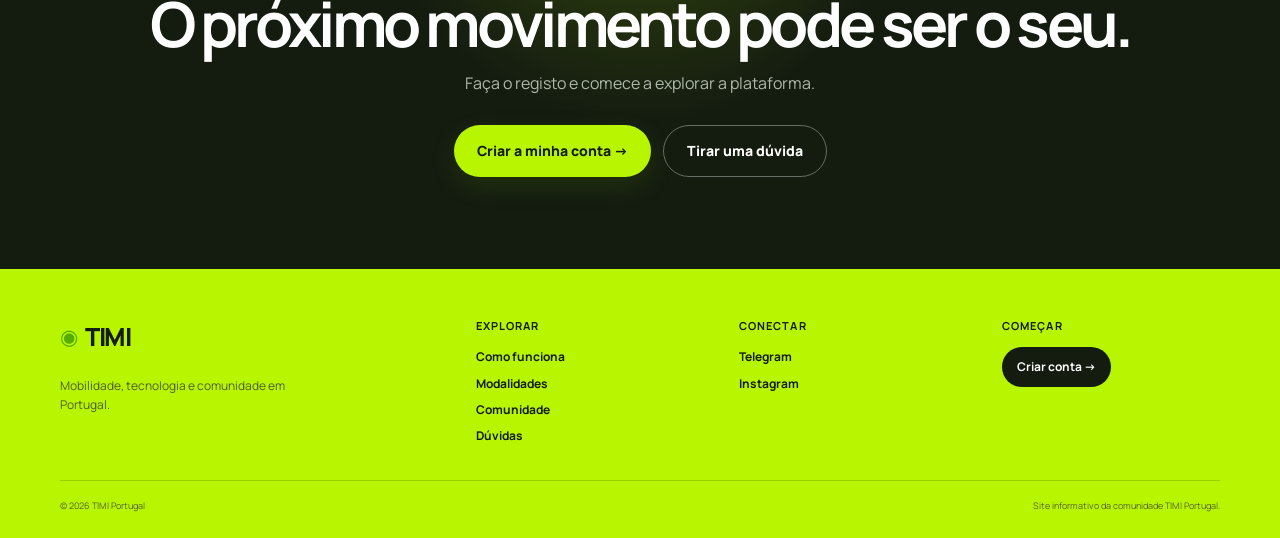
==== commit d6122b4c: "Rebuild TIMI site as conversion-focused multi-page experience" ====
--- a/index.html
+++ b/index.html
@@ -3,47 +3,61 @@
 <head>
   <meta charset="utf-8">
   <meta name="viewport" content="width=device-width, initial-scale=1">
-  <meta name="description" content="Conheça a TIMI em Portugal, como funciona a proposta, modalidades apresentadas, informações de segurança e condições de participação.">
-  <meta name="theme-color" content="#c7ff00">
-  <meta name="robots" content="index,follow">
+  <meta name="description" content="Conheça a TIMI Portugal: mobilidade partilhada, tecnologia e uma comunidade em crescimento.">
+  <meta name="theme-color" content="#b8f500">
   <link rel="canonical" href="https://timi-portugal.vercel.app/">
+  <meta property="og:title" content="TIMI Portugal | Mobilidade que gera movimento">
+  <meta property="og:description" content="Descubra como funciona a TIMI e escolha a sua modalidade de participação.">
+  <meta property="og:image" content="https://timi-portugal.vercel.app/WhatsApp%20Image%202026-09-17%20at%2003.21.39.jpeg">
   <meta property="og:type" content="website">
-  <meta property="og:locale" content="pt_PT">
-  <meta property="og:site_name" content="TIMI Portugal">
-  <meta property="og:title" content="TIMI Portugal | Conheça como funciona">
-  <meta property="og:description" content="Conheça a TIMI em Portugal, como funciona a proposta, modalidades apresentadas e informações de segurança.">
-  <meta property="og:url" content="https://timi-portugal.vercel.app/">
-  <meta property="og:image" content="https://timi-portugal.vercel.app/WhatsApp%20Image%202026-09-17%20at%2003.21.39.jpeg">
-  <meta property="og:image:alt" content="TIMI — mobilidade, tecnologia e participação">
-  <meta name="twitter:card" content="summary_large_image">
-  <meta name="twitter:title" content="TIMI Portugal | Conheça como funciona">
-  <meta name="twitter:description" content="Conheça a TIMI em Portugal, como funciona a proposta, modalidades apresentadas e informações de segurança.">
-  <meta name="twitter:image" content="https://timi-portugal.vercel.app/WhatsApp%20Image%202026-09-17%20at%2003.21.39.jpeg">
-  <title>TIMI Portugal | Conheça como funciona</title>
+  <title>TIMI Portugal | Mobilidade que gera movimento</title>
+  <link rel="icon" href="favicon.svg" type="image/svg+xml">
   <link rel="stylesheet" href="styles.css">
 </head>
 <body>
-  <header class="site-header"></header>
-  <main id="top"></main>
-  <footer id="contacto" class="footer"></footer>
-  <script src="config.js"></script>
-  <script src="script.js"></script>
-  <script src="project-section-v2.js"></script>
-  <script src="daily-activity-v2.js"></script>
-  <script src="modalities-v2.js"></script>
-  <script src="cycle-v2.js"></script>
-  <script src="withdrawals-v2.js"></script>
-  <script src="participation-v2.js"></script>
-  <script src="referrals-v2.js"></script>
-  <script src="rules-faq-v2.js"></script>
-  <script src="portugal-v2.js"></script>
-  <script src="news-enhancements.js"></script>
-  <script src="hero-fix.js"></script>
-  <script src="marketing-strategy-v2.js"></script>
-  <script src="tone-polish-v2.js"></script>
-  <script src="disclaimer-cleanup-v2.js"></script>
-  <script src="gallery-carousel.js"></script>
-  <script src="agent-program-v1.js"></script>
-  <script src="editorial-voice-v1.js"></script>
+  <header class="site-header" data-header></header>
+  <main>
+    <section class="hero">
+      <div class="container hero-grid">
+        <div class="hero-copy reveal">
+          <span class="kicker">TIMI PORTUGAL</span>
+          <h1>Mobilidade que põe o futuro em movimento.</h1>
+          <p>Conheça a plataforma TIMI, descubra como funciona a participação diária e escolha a modalidade mais adequada ao seu objetivo.</p>
+          <div class="actions">
+            <a class="btn btn-primary" data-affiliate>Quero começar agora <span>→</span></a>
+            <a class="btn btn-ghost" href="como-funciona.html">Entender como funciona</a>
+          </div>
+          <div class="hero-points"><span>Atividade simples</span><span>Acompanhamento diário</span><span>Comunidade em Portugal</span></div>
+        </div>
+        <div class="hero-visual reveal">
+          <img src="WhatsApp Image 2026-09-17 at 03.21.39.jpeg" alt="Bicicleta verde TIMI num cenário urbano sustentável" width="1931" height="814">
+          <div class="visual-badge"><b>🚲 Mobilidade partilhada</b><span>Tecnologia, comunidade e participação</span></div>
+        </div>
+      </div>
+    </section>
+    <section class="trust-strip" aria-label="Destaques TIMI"><div class="container trust-grid"><div><b>365</b><span>dias por ciclo</span></div><div><b>2</b><span>janelas diárias</span></div><div><b>3</b><span>modalidades em destaque</span></div><div><b>Portugal</b><span>comunidade em expansão</span></div></div></section>
+    <section class="section intro">
+      <div class="container split"><div><span class="kicker dark">SIMPLES DE ENTENDER</span><h2>Da escolha à atividade diária em três passos.</h2></div><p class="section-lead">A TIMI combina uma plataforma digital com um modelo de participação ligado à mobilidade. Depois do registo, o processo diário leva apenas alguns minutos.</p></div>
+      <div class="container cards steps">
+        <article><span>01</span><div class="icon">◎</div><h3>Escolha</h3><p>Compare as modalidades T3, T4 e T5 e comece pela opção que faz sentido para si.</p></article>
+        <article><span>02</span><div class="icon">#</div><h3>Ative</h3><p>Consulte o código diário e insira-o na aplicação numa das janelas disponíveis.</p></article>
+        <article><span>03</span><div class="icon">↗</div><h3>Acompanhe</h3><p>Veja a sua atividade na plataforma e conte com a comunidade para esclarecer dúvidas.</p></article>
+      </div>
+      <div class="center-link"><a href="como-funciona.html">Ver o passo a passo completo →</a></div>
+    </section>
+    <section class="section plans-home">
+      <div class="container section-title"><span class="kicker">ESCOLHA O SEU PONTO DE PARTIDA</span><h2>Três formas de começar.</h2><p>Compare o valor de ativação e o valor diário indicado para cada modalidade.</p></div>
+      <div class="container plan-grid">
+        <article class="plan"><span class="plan-name">T3</span><p>Entrada acessível</p><strong>560 <small>USDT</small></strong><div><b>13 USDT</b><span>por dia elegível</span></div><a class="btn btn-dark" data-affiliate>Escolher T3</a></article>
+        <article class="plan featured"><span class="popular">MAIS PROCURADA</span><span class="plan-name">T4</span><p>Equilíbrio e evolução</p><strong>1.300 <small>USDT</small></strong><div><b>30 USDT</b><span>por dia elegível</span></div><a class="btn btn-primary" data-affiliate>Escolher T4</a></article>
+        <article class="plan"><span class="plan-name">T5</span><p>Maior participação</p><strong>2.700 <small>USDT</small></strong><div><b>63 USDT</b><span>por dia elegível</span></div><a class="btn btn-dark" data-affiliate>Escolher T5</a></article>
+      </div>
+      <div class="center-link light"><a href="modalidades.html">Comparar modalidades e detalhes →</a></div>
+    </section>
+    <section class="section story"><div class="container story-grid"><div class="video-card"><iframe src="https://www.youtube-nocookie.com/embed/th4d9tWlXYw" title="Apresentação TIMI Portugal" loading="lazy" allow="accelerometer; autoplay; clipboard-write; encrypted-media; gyroscope; picture-in-picture; web-share" allowfullscreen></iframe></div><div><span class="kicker dark">EXPERIÊNCIA REAL</span><h2>Conheça antes de decidir.</h2><p>Eu também comecei por uma modalidade menor para entender a plataforma na prática. Acompanhei a atividade, conheci a comunidade e, depois dessa experiência, decidi continuar e evoluir.</p><p>Hoje ajudo outras pessoas a compreenderem o processo e a darem os primeiros passos com acompanhamento.</p><div class="actions"><a class="btn btn-primary" data-telegram>Falar comigo no Telegram</a><a class="text-link" href="comunidade.html">Conhecer a comunidade →</a></div></div></div></section>
+    <section class="final-cta"><div class="container"><span class="kicker">PRONTO PARA CONHECER A TIMI?</span><h2>O próximo movimento pode ser o seu.</h2><p>Faça o registo e comece a explorar a plataforma.</p><div class="actions centered"><a class="btn btn-primary" data-affiliate>Criar a minha conta →</a><a class="btn btn-outline" data-telegram>Tirar uma dúvida</a></div></div></section>
+  </main>
+  <footer data-footer></footer>
+  <script src="config.js"></script><script src="script.js"></script>
 </body>
 </html>
--- a/styles.css
+++ b/styles.css
@@ -1,51 +1,14 @@
-:root{--bg:#0b0d10;--surface:#12161b;--surface2:#171c22;--text:#f5f7fa;--muted:#a9b1bb;--accent:#c7ff3d;--timi-green:#b9f000;--timi-light:#efffa8;--timi-dark:#253000;--line:rgba(255,255,255,.1);--max:1120px}*{box-sizing:border-box}html{scroll-behavior:smooth}body{margin:0;background:#fff;color:#101318;font-family:Inter,ui-sans-serif,system-ui,-apple-system,BlinkMacSystemFont,"Segoe UI",sans-serif;line-height:1.55}.container{width:min(calc(100% - 40px),var(--max));margin:auto}.site-header{position:absolute;z-index:5;top:0;left:0;right:0;color:#fff}.nav{height:78px;display:flex;align-items:center;justify-content:space-between}.brand{font-weight:900;letter-spacing:-.04em;font-size:22px;color:inherit;text-decoration:none}.brand span{font-weight:500;color:var(--muted);margin-left:7px}.nav-links{display:flex;align-items:center;gap:24px}.nav-link{color:#dce2e8;text-decoration:none;font-size:14px}.nav-link:hover{color:var(--accent)}.hero{background:var(--bg);color:#fff;min-height:720px;display:flex;align-items:center;padding:120px 0 80px;overflow:hidden}.hero-grid{display:grid;grid-template-columns:1.05fr .95fr;gap:70px;align-items:center}.eyebrow{color:var(--accent);font-size:12px;font-weight:800;letter-spacing:.16em;margin-bottom:20px}.hero h1{font-size:clamp(48px,6vw,78px);line-height:.98;letter-spacing:-.06em;margin:0 0 25px;max-width:700px}.hero h1 span{color:var(--accent)}.hero-text{font-size:19px;color:#b9c1ca;max-width:620px}.cta-row{display:flex;gap:12px;flex-wrap:wrap;margin:30px 0 15px}.btn{display:inline-flex;align-items:center;justify-content:center;min-height:52px;padding:0 22px;border-radius:999px;text-decoration:none;font-weight:800;font-size:15px;transition:.2s transform,.2s opacity}.btn:hover{transform:translateY(-2px)}.btn-primary{background:var(--accent);color:#10130a}.btn-secondary{border:1px solid rgba(255,255,255,.2);color:#fff;background:rgba(255,255,255,.04)}.microcopy{font-size:12px;color:#7f8994;max-width:620px}.hero-card{min-height:450px;border:1px solid var(--line);border-radius:34px;background:radial-gradient(circle at 50% 40%,#26302b 0,#151a1e 42%,#0e1115 72%);position:relative;overflow:hidden;display:flex;align-items:flex-end;padding:28px}.glow{position:absolute;width:260px;height:260px;border-radius:50%;background:var(--accent);opacity:.12;filter:blur(70px);top:60px;left:50%;transform:translateX(-50%)}.bike-art{position:absolute;inset:50px 35px 100px}.wheel{position:absolute;width:145px;height:145px;border:5px solid #cbd1d5;border-radius:50%;bottom:20px}.wheel-a{left:4%}.wheel-b{right:4%}.frame{position:absolute;width:220px;height:120px;left:25%;bottom:70px;border-left:5px solid var(--accent);border-bottom:5px solid var(--accent);transform:skewX(-18deg) rotate(-9deg);border-radius:8px}.seat{position:absolute;left:43%;bottom:205px;width:55px;height:8px;background:#e8ebed;border-radius:8px}.handle{position:absolute;right:20%;bottom:220px;width:55px;height:60px;border-top:5px solid #e8ebed;border-right:5px solid #e8ebed;border-radius:0 15px 0 0}.card-label{position:relative;z-index:2;display:flex;flex-direction:column}.card-label strong{font-size:18px}.card-label span{font-size:13px;color:#9da6b0}.section{padding:100px 0}.section-heading{display:flex;align-items:center;gap:14px;margin-bottom:35px}.section-heading span{font-size:12px;font-weight:900;color:#84909c;letter-spacing:.1em}.section-heading h2{margin:0;font-size:clamp(34px,4vw,52px);line-height:1;letter-spacing:-.05em}.steps{display:grid;grid-template-columns:repeat(3,1fr);gap:18px}.steps article{padding:30px;border:1px solid #e4e7ea;border-radius:22px}.steps b{font-size:12px;color:#707984}.steps h3{font-size:25px;margin:25px 0 8px}.steps p,.lead{color:#606a75;margin:0}.news-section{background:linear-gradient(180deg,#f5ffd5 0%,#f9fbf2 100%);position:relative;overflow:hidden}.news-section:before{content:'';position:absolute;right:-120px;top:60px;width:360px;height:360px;border-radius:50%;background:var(--timi-green);opacity:.08;filter:blur(10px)}.news-intro{max-width:760px;font-size:18px;margin:-8px 0 35px}.news-grid{display:grid;grid-template-columns:1.35fr .8fr .8fr;gap:18px;position:relative}.news-card{background:#fff;border:1px solid #dfe7c5;border-radius:24px;overflow:hidden;box-shadow:0 12px 30px rgba(55,75,0,.09);display:flex;flex-direction:column}.news-banner{height:150px;background:linear-gradient(135deg,#173b14 0%,#356a1c 45%,#b9f000 100%);position:relative;overflow:hidden;display:flex;align-items:flex-start;justify-content:space-between;padding:16px}.news-banner.compact{height:115px;background:linear-gradient(135deg,#18210e,#91bf00)}.news-badge,.news-date{position:relative;z-index:2;font-size:11px;font-weight:900;letter-spacing:.1em;padding:8px 11px;border-radius:999px;background:rgba(255,255,255,.9);color:#24310b}.news-date{background:rgba(15,24,5,.72);color:#fff}.news-pattern{position:absolute;inset:0;opacity:.22}.news-pattern:before{content:'TIMI';position:absolute;right:18px;bottom:-18px;font-size:110px;font-weight:950;letter-spacing:-.1em;color:#fff;transform:rotate(-8deg)}.news-pattern i{position:absolute;width:12px;height:12px;border-radius:50%;background:#fff}.news-pattern i:nth-child(1){right:30%;top:28%}.news-pattern i:nth-child(2){right:17%;top:48%}.news-pattern i:nth-child(3){right:42%;top:64%}.news-body{padding:24px}.news-kicker{font-size:11px;text-transform:uppercase;letter-spacing:.1em;font-weight:900;color:#789100;margin-bottom:8px}.news-body h3{font-size:22px;line-height:1.15;letter-spacing:-.03em;margin:0 0 12px;color:#1d250e}.news-body p{color:#5e6755;margin:0 0 18px;font-size:14px}.news-highlight{padding:14px 15px;background:#f0ffb4;border-left:4px solid var(--timi-green);border-radius:12px;display:flex;flex-direction:column;gap:4px;margin-bottom:16px}.news-highlight strong{font-size:13px;color:#34410b}.news-highlight span{font-size:12px;color:#5a624b}.news-source{display:block;font-size:10px;line-height:1.45;color:#7d8474}.news-status{display:inline-flex;align-self:flex-start;padding:7px 11px;border-radius:999px;background:#edffae;color:#5d7000;font-size:11px;font-weight:900}.options-section{background:#f7f9f3}.options-intro{max-width:700px;font-size:18px;margin:-8px 0 35px}.options-grid{display:grid;grid-template-columns:repeat(3,1fr);gap:18px}.option-card{position:relative;padding:28px;border:1px solid #dfe5d7;border-radius:24px;background:linear-gradient(145deg,#f0ffb1,#fbffd9);box-shadow:0 10px 28px rgba(45,60,10,.08);overflow:hidden}.option-card:after{content:'';position:absolute;width:150px;height:150px;border-radius:50%;background:var(--accent);opacity:.12;right:-65px;bottom:-75px}.featured-option{border-color:#b8d53a;box-shadow:0 14px 35px rgba(45,60,10,.12)}.option-top{display:flex;justify-content:space-between;align-items:center;gap:12px;margin-bottom:25px}.option-top>span:first-child{font-size:20px;font-weight:900;letter-spacing:-.03em}.option-tag{font-size:11px;font-weight:800;text-transform:uppercase;letter-spacing:.08em;color:#66751e;background:rgba(255,255,255,.65);padding:7px 10px;border-radius:999px}.option-price{padding-bottom:22px;border-bottom:1px solid rgba(80,100,20,.16)}.option-price small{display:block;color:#6b725e;font-size:13px;margin-bottom:5px}.option-price strong{display:block;font-size:38px;line-height:1.05;letter-spacing:-.05em;color:#202619}.option-price em{font-style:normal;font-size:17px;letter-spacing:0}.option-detail{display:flex;justify-content:space-between;align-items:end;gap:14px;padding:20px 0 24px}.option-detail span{color:#656d5a;font-size:13px;line-height:1.3}.option-detail strong{font-size:21px;white-space:nowrap;color:#202619}.option-card .btn{position:relative;z-index:1}.options-note{margin-top:20px;padding:18px 20px;border-radius:16px;background:#fff;border:1px solid #e1e6dc;display:flex;gap:10px;flex-direction:column}.options-note strong{font-size:14px}.options-note span{font-size:13px;color:#626b60}.dark-section{background:var(--bg);color:#fff}.dark-section .lead{color:#aeb6bf;max-width:570px;font-size:18px}.split{display:grid;grid-template-columns:1fr 1fr;gap:70px}.feature-list{display:flex;flex-direction:column;gap:0}.feature-list div{padding:22px 0;border-bottom:1px solid var(--line);display:flex;flex-direction:column;gap:5px}.feature-list strong{font-size:18px}.feature-list span{color:#8f99a4;font-size:14px}.trust-section{background:#f5f7f2}.info-grid{display:grid;grid-template-columns:repeat(2,1fr);gap:18px}.info-card{display:block;padding:30px;text-decoration:none;color:#101318;border:1px solid #dfe4df;border-radius:24px;background:#fff;transition:.2s transform,.2s box-shadow}.info-card:hover{transform:translateY(-3px);box-shadow:0 14px 35px rgba(10,20,10,.08)}.info-number{display:inline-flex;font-size:11px;font-weight:900;letter-spacing:.12em;color:#71805c;margin-bottom:22px}.info-card h3{font-size:24px;line-height:1.15;letter-spacing:-.03em;margin:0 0 12px}.info-card p{color:#606a75;margin:0 0 20px}.text-link{font-weight:800;color:#6b7f28}.participation{display:grid;grid-template-columns:1fr 420px;gap:70px;align-items:center}.action-card{padding:28px;border-radius:24px;background:#f4f6f7;border:1px solid #e1e5e8;display:grid;gap:12px}.action-card .btn-secondary{border-color:#ccd2d8;color:#14181d;background:#fff}.full{width:100%}.faq-section{background:#f5f6f7}.narrow{max-width:850px}details{border-top:1px solid #d6dbe0;padding:20px 0}details:last-child{border-bottom:1px solid #d6dbe0}summary{cursor:pointer;font-weight:800;font-size:17px}details p{color:#606a75;margin:14px 0 0}.footer{background:#090b0e;color:#fff;padding:55px 0 35px}.footer-inner{display:flex;justify-content:space-between;gap:30px}.footer p{color:#818b96;font-size:13px}.footer-actions{display:flex;gap:20px;flex-wrap:wrap}.footer-actions a{color:#fff;text-decoration:none;font-size:14px}.footer-actions a:hover{color:var(--accent)}.disclaimer{border-top:1px solid var(--line);margin-top:35px;padding-top:20px;color:#69737e;font-size:11px}.legal-page{background:#f7f8f4;min-height:100vh}.legal-header{background:#fff;border-bottom:1px solid #e5e8e1;position:sticky;top:0;z-index:10}.legal-nav{min-height:76px;display:grid;grid-template-columns:40px 1fr 40px;align-items:center}.back-link{font-size:42px;line-height:1;text-decoration:none;color:#7b9222;font-weight:300;display:flex;align-items:center;height:48px}.legal-title{text-align:center;color:#718b20;font-size:21px;font-weight:800;text-decoration:none;padding:0 10px}.legal-spacer{width:40px}.legal-main{padding:28px 0 70px}.legal-container{max-width:820px}.legal-card{padding:34px 32px;background:linear-gradient(145deg,#f1ffb4,#fbffd9);border-radius:18px;box-shadow:0 12px 30px rgba(45,60,10,.10);border:1px solid rgba(177,205,62,.18)}.legal-card p{margin:0 0 28px;color:#343a31;font-size:16px}.legal-card h2{font-size:20px;line-height:1.2;margin:32px 0 10px;color:#31382a}.legal-card h3{font-size:17px;margin:28px 0 8px;color:#3b432f}.legal-card .intro-title{font-size:18px;font-weight:700;margin-bottom:34px}.legal-card .section-lead{font-size:18px;font-weight:800;color:#647b1b;margin-top:-2px}.check-list,.warning-list{list-style:none;padding:0;margin:0 0 12px}.check-list li,.warning-list li{position:relative;padding:10px 0 10px 30px;color:#343a31}.check-list li:before{content:'✓';position:absolute;left:0;font-weight:900;color:#6e861b}.warning-list li:before{content:'×';position:absolute;left:0;font-weight:900;color:#7c5d5d}.legal-card blockquote{margin:22px 0 26px;padding:18px 20px;border-left:4px solid #a7bf38;background:rgba(255,255,255,.35);font-size:18px;font-weight:700;color:#454b39}.legal-note{margin-top:34px;padding:18px 20px;border-radius:14px;background:rgba(255,255,255,.5);border:1px solid rgba(120,140,40,.18);font-size:13px;line-height:1.55;color:#4b5144}.alert-box{margin:16px 0 28px;padding:20px;border-radius:14px;background:#fffbe4;border:1px solid #e4dc9a;color:#3d3c2d}.legal-footer{margin-top:0}.legal-footer .footer-inner{align-items:center}@media(max-width:800px){.container{width:min(calc(100% - 28px),var(--max))}.nav-links .nav-link{display:none}.hero{min-height:auto;padding:120px 0 60px}.hero-grid,.split,.participation{grid-template-columns:1fr;gap:40px}.hero-card{min-height:340px}.steps,.info-grid,.options-grid,.news-grid{grid-template-columns:1fr}.section{padding:70px 0}.hero h1{font-size:52px}.footer-inner{flex-direction:column}.bike-art{inset:35px 15px 80px}.wheel{width:110px;height:110px}.frame{width:165px;left:23%}.seat{left:42%;bottom:160px}.handle{bottom:175px}.legal-nav{min-height:70px}.legal-title{font-size:17px;line-height:1.2}.legal-card{padding:26px 22px;border-radius:16px}.legal-card p,.check-list li,.warning-list li{font-size:15px}.legal-main{padding:16px 0 50px}.legal-card h2{font-size:19px}.legal-footer{padding-top:40px}.option-card{padding:24px}.option-price strong{font-size:34px}.option-detail{align-items:center}.news-banner{height:130px}.news-banner.compact{height:105px}.news-body{padding:22px}.news-body h3{font-size:21px}}
-
-/* Mobile: remove the floating bottom navigation that caused horizontal overflow/alignment issues. */
-@media(max-width:850px){
-  body{padding-bottom:0!important;overflow-x:hidden!important;max-width:100vw!important}
-  html{overflow-x:hidden!important;max-width:100vw!important}
-  .timi-bottom-nav{display:none!important}
-}
-
-/* Mobile layout: keep the fixed bottom navigation while preventing horizontal overflow. */
-@media(max-width:850px){
-  .timi-bottom-nav{display:grid!important}
-  .floating-actions,.quick-actions,.mobile-quick-actions{display:none!important}
-  body{padding-bottom:78px!important;overflow-x:hidden!important;width:100%!important;max-width:100vw!important}
-  html{overflow-x:hidden!important;width:100%!important;max-width:100vw!important}
-  #top,.hero,main,.section{max-width:100vw!important;overflow-x:hidden!important}
-}
-
-/* Definitive mobile hero cleanup: no desktop artwork or image fragments may render on mobile. */
-@media(max-width:900px){
-  #top.hero,
-  #top.hero *,
-  #top.hero::before,
-  #top.hero::after,
-  #top.hero *::before,
-  #top.hero *::after{
-    background-image:none!important;
-  }
-  #top.hero img,
-  #top.hero picture,
-  #top.hero .hero-photo,
-  #top.hero .timi-hero-visual,
-  #top.hero .hero-card{
-    display:none!important;
-    visibility:hidden!important;
-  }
-  #top.hero{
-    overflow:hidden!important;
-    overflow-x:clip!important;
-  }
-}
-
-/* Keep Telegram and Instagram side by side in the mobile header. */
-@media(max-width:850px){
-  .site-header .nav{display:flex!important;justify-content:space-between!important;align-items:center!important;gap:8px!important;min-width:0!important}
-  .site-header .brand{flex:0 0 auto!important;font-size:22px!important}
-  .site-header .nav-links{display:flex!important;flex:0 0 auto!important;align-items:center!important;justify-content:flex-end!important;gap:6px!important;min-width:0!important;max-width:calc(100% - 84px)!important}
-  .site-header .nav-links .nav-link{display:none!important}
-  .site-header .nav-links .nav-telegram{display:inline-flex!important;visibility:visible!important;align-items:center!important;justify-content:center!important;min-height:38px!important;padding:0 10px!important;font-size:10px!important;white-space:nowrap!important;flex:0 0 auto!important;line-height:1!important}
-}
-@media(max-width:370px){.site-header .nav-links{gap:4px!important}.site-header .nav-links .nav-telegram{padding:0 7px!important;font-size:9px!important}}
+@import url('https://fonts.googleapis.com/css2?family=Manrope:wght@400;500;600;700;800&display=swap');
+:root{--lime:#b8f500;--green:#54ad00;--ink:#141c10;--muted:#64705d;--soft:#f5f8f0;--line:#dfe7d8;--white:#fff;--radius:24px;--shadow:0 20px 60px rgba(30,55,12,.11)}
+*{box-sizing:border-box}html{scroll-behavior:smooth}body{margin:0;color:var(--ink);background:#fff;font-family:Manrope,system-ui,sans-serif;font-size:16px;line-height:1.6}body.menu-open{overflow:hidden}a{color:inherit}img{display:block;max-width:100%}.container{width:min(calc(100% - 40px),1160px);margin:auto}
+.site-header{position:sticky;top:0;z-index:100;background:rgba(255,255,255,.93);border-bottom:1px solid rgba(20,28,16,.07);backdrop-filter:blur(18px)}.nav{height:76px;display:flex;align-items:center;justify-content:space-between}.brand{display:inline-flex;align-items:center;gap:8px;text-decoration:none;font-size:25px;font-weight:800;letter-spacing:-.055em}.brand span{color:var(--green);font-size:21px}.nav-links{display:flex;align-items:center;gap:27px}.nav-links a{text-decoration:none;font-size:13px;font-weight:700;color:#576052;cursor:pointer}.nav-links a:hover,.nav-links a.active{color:var(--green)}.nav-links .nav-cta{padding:11px 19px;border-radius:999px;background:var(--lime);color:var(--ink)}.menu-toggle{display:none;border:0;background:transparent;padding:8px}.menu-toggle i{display:block;width:24px;height:2px;background:var(--ink);margin:5px}
+.hero{padding:72px 0 58px;background:radial-gradient(circle at 15% 15%,rgba(184,245,0,.22),transparent 30%),linear-gradient(135deg,#f8ffea 0%,#fff 55%,#efffd8 100%);overflow:hidden}.hero-grid{display:grid;grid-template-columns:.92fr 1.08fr;gap:55px;align-items:center}.hero-copy h1{font-size:clamp(46px,5.9vw,76px);line-height:.98;letter-spacing:-.065em;margin:20px 0 22px;max-width:700px}.hero-copy>p{font-size:18px;color:var(--muted);max-width:590px}.kicker{display:inline-flex;font-size:11px;font-weight:800;letter-spacing:.14em;color:#1c2b0e}.kicker:before{content:'';width:23px;height:2px;background:var(--green);margin:auto 9px auto 0}.hero .kicker,.plans-home .kicker,.final-cta .kicker{color:var(--lime)}.hero .kicker:before,.plans-home .kicker:before,.final-cta .kicker:before{background:var(--lime)}.hero-copy .kicker{color:#2d7800}.hero-copy .kicker:before{background:#2d7800}.actions{display:flex;align-items:center;gap:12px;flex-wrap:wrap;margin-top:28px}.btn{min-height:52px;display:inline-flex;align-items:center;justify-content:center;padding:0 23px;border-radius:999px;text-decoration:none;font-size:14px;font-weight:800;transition:.2s transform,.2s box-shadow;cursor:pointer}.btn:hover{transform:translateY(-2px)}.btn-primary{background:var(--lime);color:var(--ink);box-shadow:0 9px 24px rgba(95,135,0,.2)}.btn-ghost{background:white;border:1px solid var(--line)}.btn-dark{background:var(--ink);color:white}.btn-outline{border:1px solid rgba(255,255,255,.35);color:white}.hero-points{display:flex;gap:19px;flex-wrap:wrap;margin-top:25px;color:#63705a;font-size:11px;font-weight:700}.hero-points span:before{content:'✓';color:var(--green);margin-right:6px}.hero-visual{position:relative;border:8px solid white;border-radius:32px;overflow:hidden;box-shadow:var(--shadow);min-height:430px}.hero-visual img{width:100%;height:430px;object-fit:cover;object-position:center}.visual-badge{position:absolute;left:20px;right:20px;bottom:20px;padding:15px 18px;border-radius:17px;background:rgba(20,28,16,.88);color:white;backdrop-filter:blur(12px)}.visual-badge b,.visual-badge span{display:block}.visual-badge b{font-size:15px}.visual-badge span{font-size:11px;color:#cbd3c6;margin-top:2px}
+.trust-strip{background:var(--ink);color:white}.trust-grid{display:grid;grid-template-columns:repeat(4,1fr)}.trust-grid div{padding:23px 25px;border-right:1px solid rgba(255,255,255,.1)}.trust-grid div:last-child{border:0}.trust-grid b,.trust-grid span{display:block}.trust-grid b{font-size:22px;color:var(--lime);letter-spacing:-.04em}.trust-grid span{font-size:10px;color:#b7c0b2;text-transform:uppercase;letter-spacing:.08em}
+.section{padding:96px 0}.split{display:grid;grid-template-columns:1fr .8fr;gap:85px;align-items:end}.split h2,.section-title h2,.story h2,.page-hero h1{font-size:clamp(37px,4.7vw,58px);line-height:1.02;letter-spacing:-.055em;margin:15px 0 0}.section-lead,.section-title>p,.story p{color:var(--muted);font-size:17px}.cards{display:grid;gap:16px}.steps{grid-template-columns:repeat(3,1fr);margin-top:44px}.steps article{position:relative;padding:27px;background:var(--soft);border:1px solid var(--line);border-radius:var(--radius)}.steps article>span{position:absolute;right:23px;top:20px;font-weight:800;color:#9aa591;font-size:11px}.icon{width:46px;height:46px;display:grid;place-items:center;background:var(--lime);border-radius:14px;font-size:23px;font-weight:800}.steps h3{font-size:21px;margin:27px 0 6px}.steps p{margin:0;color:var(--muted);font-size:13px}.center-link{text-align:center;margin-top:31px}.center-link a,.text-link{color:#397e00;text-decoration:none;font-size:13px;font-weight:800}.center-link.light a{color:var(--lime)}
+.plans-home{background:var(--ink);color:white}.section-title{text-align:center;max-width:760px}.section-title .kicker{justify-content:center}.section-title p{color:#acb6a7}.plan-grid{display:grid;grid-template-columns:repeat(3,1fr);gap:16px;margin-top:42px;align-items:stretch}.plan{padding:29px;background:#222d1d;border:1px solid rgba(255,255,255,.09);border-radius:var(--radius);position:relative;display:flex;flex-direction:column}.plan.featured{background:#f7ffe7;color:var(--ink);transform:translateY(-10px);border-color:var(--lime)}.plan-name{font-size:30px;font-weight:800;letter-spacing:-.05em}.plan>p{font-size:12px;color:#9daa95;margin:0 0 28px}.plan.featured>p{color:#65715d}.plan>strong{font-size:42px;letter-spacing:-.055em;line-height:1}.plan>strong small{font-size:12px;letter-spacing:0}.plan>div{border-top:1px solid rgba(255,255,255,.11);margin:25px 0;padding:17px 0;display:flex;justify-content:space-between;align-items:center}.plan.featured>div{border-color:#d6e3c9}.plan>div b{font-size:17px;color:var(--lime)}.plan.featured>div b{color:#3a8500}.plan>div span{font-size:10px;color:#9daa95}.popular{position:absolute;right:20px;top:20px;padding:6px 9px;border-radius:999px;background:var(--lime);font-size:8px;font-weight:800;color:var(--ink)}
+.story{background:#f6f9f2}.story-grid{display:grid;grid-template-columns:.7fr 1fr;gap:80px;align-items:center}.video-card{width:min(100%,340px);aspect-ratio:9/16;border-radius:28px;overflow:hidden;background:var(--ink);box-shadow:var(--shadow);margin:auto}.video-card iframe{width:100%;height:100%;border:0}.story .actions{align-items:center}.final-cta{padding:92px 0;text-align:center;background:radial-gradient(circle at 50% 0,rgba(184,245,0,.21),transparent 35%),#141c10;color:white}.final-cta h2{font-size:clamp(39px,5vw,62px);line-height:1;letter-spacing:-.06em;margin:18px 0 13px}.final-cta p{color:#aeb8aa}.centered{justify-content:center}
+footer{background:var(--lime);padding:48px 0 24px}.footer-grid{display:grid;grid-template-columns:1.7fr 1fr 1fr 1fr;gap:45px}.footer-grid>div{display:flex;flex-direction:column;align-items:flex-start;gap:7px}.footer-grid p{font-size:12px;color:#4f5e22;max-width:230px}.footer-grid b{font-size:11px;text-transform:uppercase;letter-spacing:.1em;margin-bottom:6px}.footer-grid a:not(.brand){font-size:12px;text-decoration:none;font-weight:700;cursor:pointer}.footer-button{padding:10px 15px;background:var(--ink);color:white;border-radius:999px}.footer-bottom{display:flex;justify-content:space-between;border-top:1px solid rgba(20,28,16,.18);padding-top:18px;margin-top:35px;font-size:9px;color:#576326}
+.page-hero{padding:78px 0 65px;background:linear-gradient(135deg,#efffd3,#fff)}.page-hero .container{max-width:900px;text-align:center}.page-hero p{font-size:18px;color:var(--muted);max-width:700px;margin:18px auto 0}.page-content{padding:75px 0}.content-narrow{max-width:900px}.content-grid{display:grid;grid-template-columns:repeat(2,1fr);gap:18px}.info-card{padding:27px;border:1px solid var(--line);border-radius:22px;background:var(--soft)}.info-card h3{margin:6px 0;font-size:20px}.info-card p{margin:0;color:var(--muted);font-size:13px}.number{font-size:11px;color:var(--green);font-weight:800}.schedule{margin-top:28px;padding:25px;border-radius:22px;background:var(--ink);color:white;display:grid;grid-template-columns:1fr 1fr;gap:15px}.schedule div{padding:15px;background:#24301e;border-radius:14px}.schedule b,.schedule span{display:block}.schedule b{color:var(--lime);font-size:19px}.schedule span{font-size:11px;color:#aeb8aa}.detail-plans{background:#f5f8f0}.detail-table{width:100%;border-collapse:collapse;background:white;border-radius:20px;overflow:hidden;box-shadow:0 8px 30px rgba(20,40,10,.06)}.detail-table th,.detail-table td{text-align:left;padding:18px;border-bottom:1px solid var(--line)}.detail-table th{font-size:10px;text-transform:uppercase;letter-spacing:.09em;color:#75806e}.detail-table td{font-size:14px}.detail-table td b{font-size:18px}.detail-table tr:last-child td{border:0}.feature-list{display:grid;grid-template-columns:repeat(3,1fr);gap:14px;margin-top:35px}.feature-list div{padding:22px;border-radius:18px;background:white;border:1px solid var(--line)}.feature-list b,.feature-list span{display:block}.feature-list span{font-size:12px;color:var(--muted);margin-top:5px}.gallery-grid{display:grid;grid-template-columns:repeat(2,1fr);gap:17px;margin-top:35px}.gallery-grid img{width:100%;aspect-ratio:1.9/1;object-fit:cover;border-radius:22px}.faq-list details{border-bottom:1px solid var(--line);padding:22px 0}.faq-list summary{cursor:pointer;font-size:17px;font-weight:800;list-style:none}.faq-list summary:after{content:'+';float:right;color:var(--green);font-size:23px}.faq-list details[open] summary:after{content:'−'}.faq-list p{color:var(--muted);font-size:14px;max-width:760px}.reveal{opacity:0;transform:translateY(14px);transition:.65s ease}.reveal.visible{opacity:1;transform:none}
+@media(max-width:850px){.container{width:min(calc(100% - 28px),1160px)}.nav{height:66px}.menu-toggle{display:block;z-index:3}.nav-links{position:fixed;inset:66px 0 auto 0;background:white;display:flex;flex-direction:column;align-items:stretch;gap:0;padding:13px 18px 24px;box-shadow:0 18px 35px rgba(25,40,15,.14);transform:translateY(-130%);opacity:0;pointer-events:none;transition:.25s}.nav-links.open{transform:none;opacity:1;pointer-events:auto}.nav-links a{padding:13px;border-bottom:1px solid var(--line);font-size:14px}.nav-links .nav-cta{text-align:center;margin-top:10px}.hero{padding:43px 0 38px}.hero-grid,.split,.story-grid{grid-template-columns:1fr;gap:35px}.hero-copy h1{font-size:clamp(42px,12vw,57px)}.hero-copy>p{font-size:16px}.hero-visual{min-height:280px;border-width:5px}.hero-visual img{height:310px}.visual-badge{left:12px;right:12px;bottom:12px}.actions .btn{width:100%}.hero-points{display:grid;gap:7px}.trust-grid{grid-template-columns:1fr 1fr}.trust-grid div:nth-child(2){border-right:0}.trust-grid div:nth-child(-n+2){border-bottom:1px solid rgba(255,255,255,.1)}.section{padding:67px 0}.split{align-items:start}.split h2,.section-title h2,.story h2,.page-hero h1{font-size:38px}.steps,.plan-grid,.content-grid,.feature-list,.gallery-grid{grid-template-columns:1fr}.plan.featured{transform:none}.story-grid .video-card{order:2}.footer-grid{grid-template-columns:1fr 1fr}.footer-grid>div:first-child{grid-column:1/-1}.footer-bottom{gap:20px;flex-direction:column}.page-hero{padding:55px 0 45px}.page-hero p{font-size:16px}.page-content{padding:55px 0}.schedule{grid-template-columns:1fr}.detail-table{display:block;overflow-x:auto;white-space:nowrap}.detail-table th,.detail-table td{padding:14px}.gallery-grid img{aspect-ratio:1.5/1}}
+@media(max-width:430px){.footer-grid{grid-template-columns:1fr}.footer-grid>div:first-child{grid-column:auto}.trust-grid b{font-size:18px}.trust-grid div{padding:19px 14px}.plan>strong{font-size:37px}}
+@media(prefers-reduced-motion:reduce){*{scroll-behavior:auto!important}.reveal{opacity:1;transform:none;transition:none}}
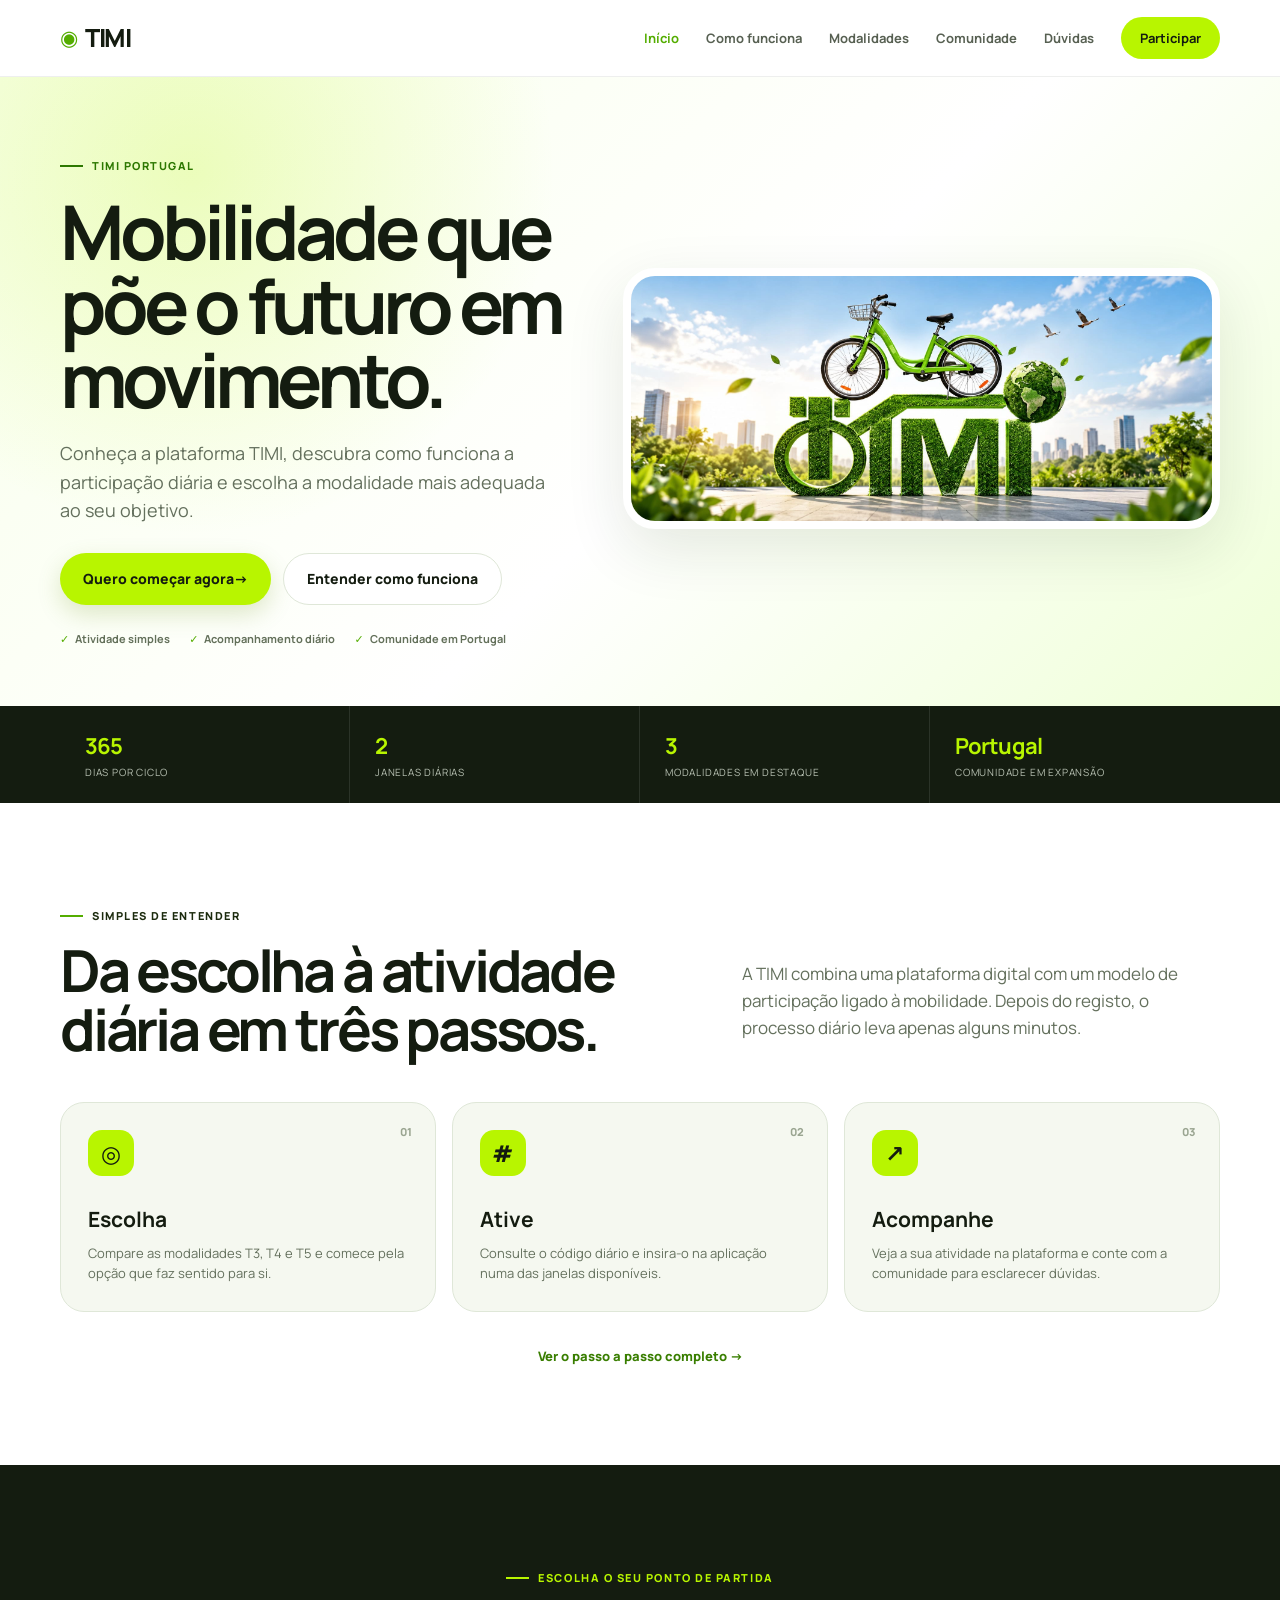
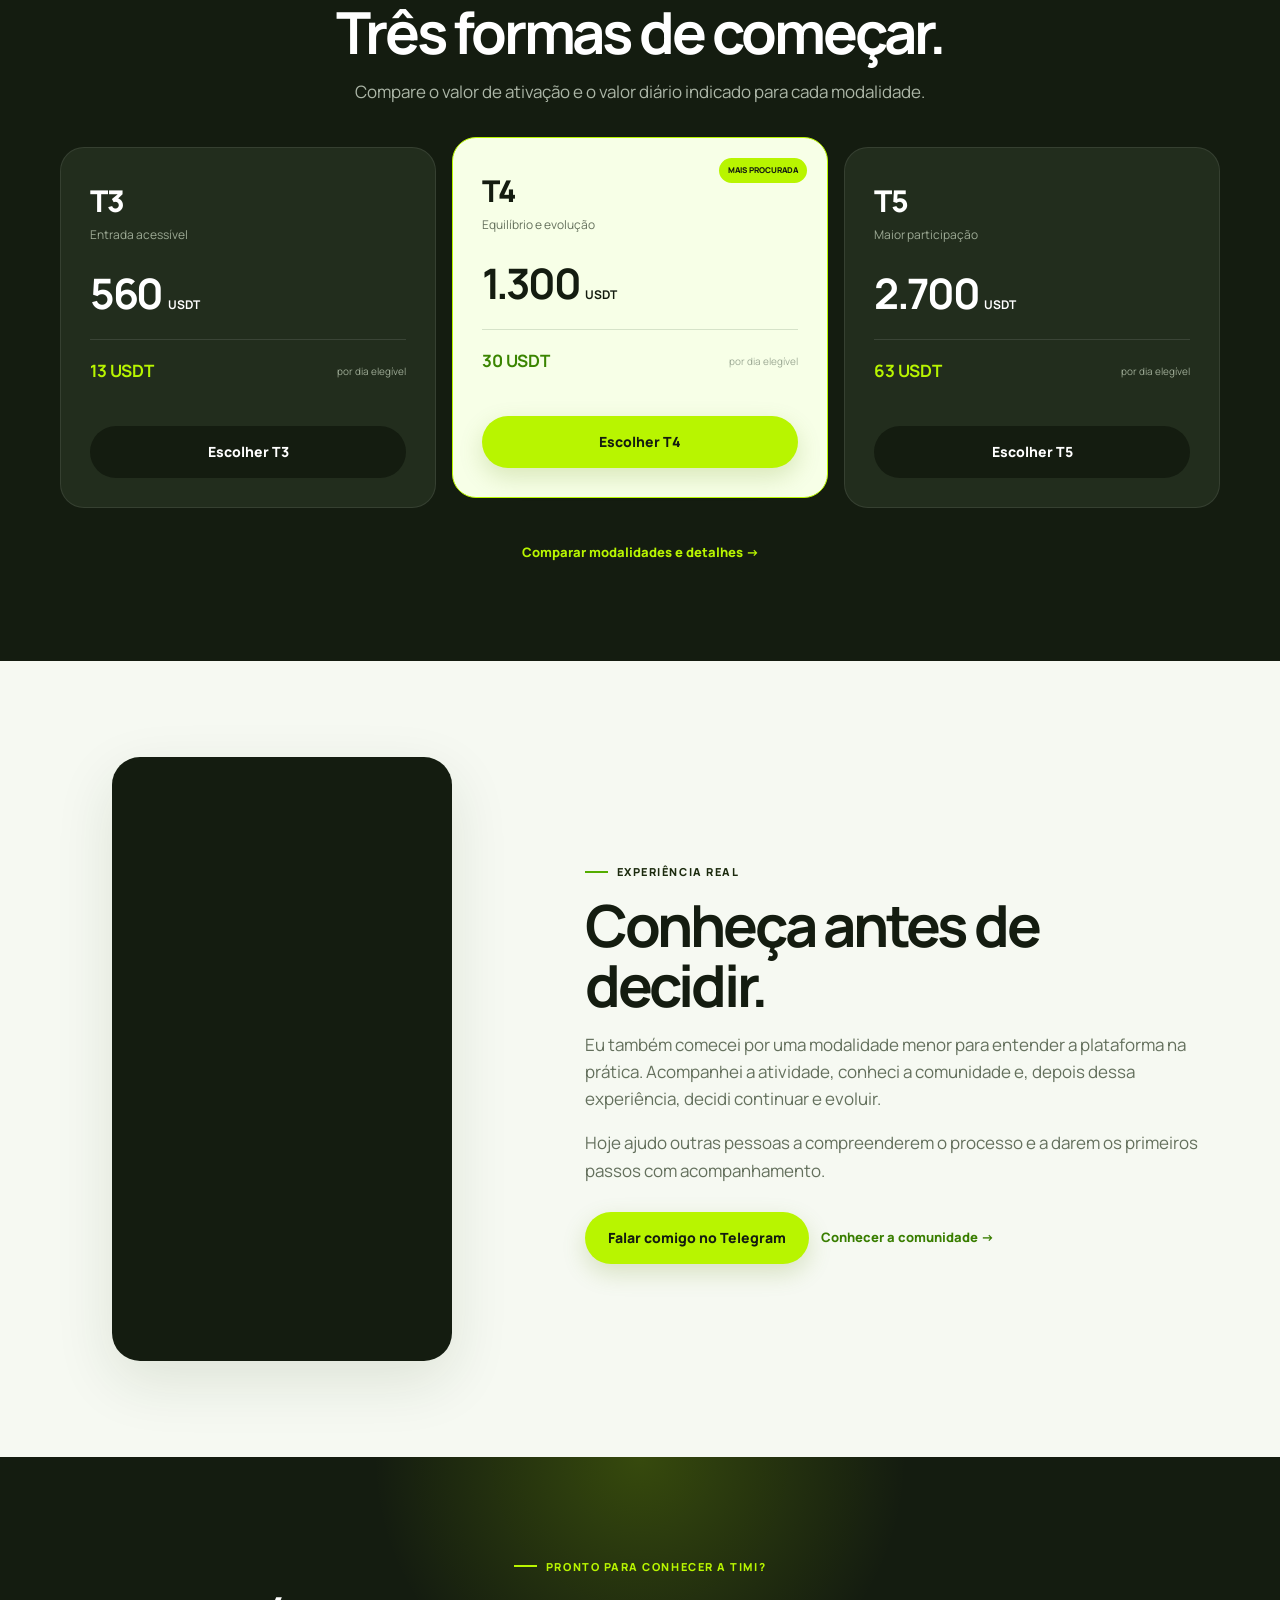
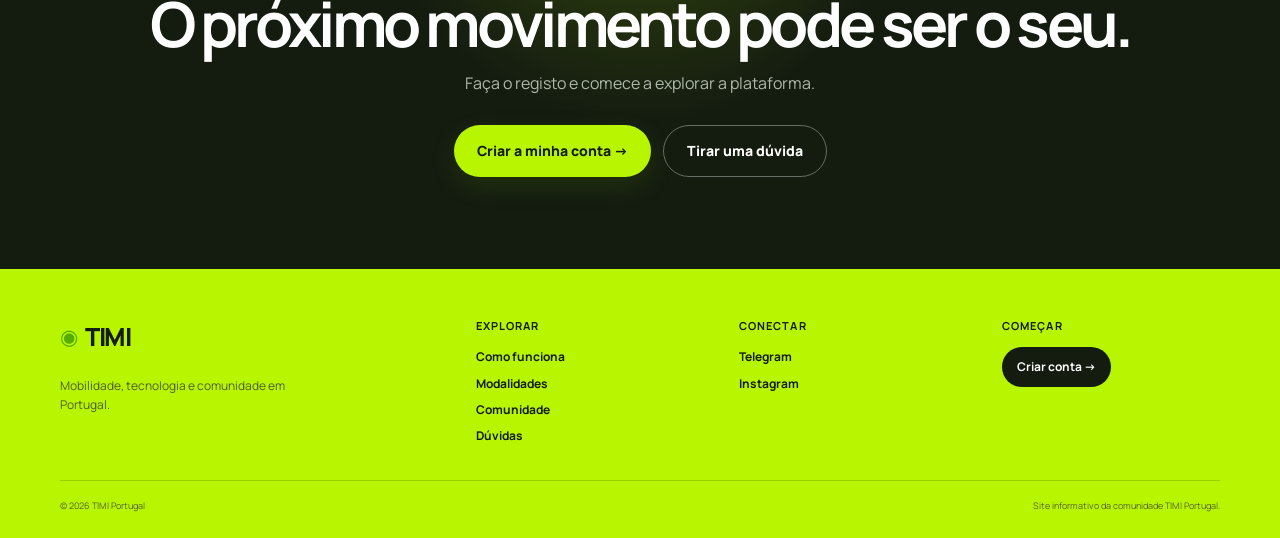
==== commit 5b5851d4: "Show full hero image and remove overlay caption" ====
--- a/index.html
+++ b/index.html
@@ -31,7 +31,6 @@
         </div>
         <div class="hero-visual reveal">
           <img src="WhatsApp Image 2026-09-17 at 03.21.39.jpeg" alt="Bicicleta verde TIMI num cenário urbano sustentável" width="1931" height="814">
-          <div class="visual-badge"><b>🚲 Mobilidade partilhada</b><span>Tecnologia, comunidade e participação</span></div>
         </div>
       </div>
     </section>
--- a/styles.css
+++ b/styles.css
@@ -12,3 +12,7 @@
 @media(max-width:850px){.container{width:min(calc(100% - 28px),1160px)}.nav{height:66px}.menu-toggle{display:block;z-index:3}.nav-links{position:fixed;inset:66px 0 auto 0;background:white;display:flex;flex-direction:column;align-items:stretch;gap:0;padding:13px 18px 24px;box-shadow:0 18px 35px rgba(25,40,15,.14);transform:translateY(-130%);opacity:0;pointer-events:none;transition:.25s}.nav-links.open{transform:none;opacity:1;pointer-events:auto}.nav-links a{padding:13px;border-bottom:1px solid var(--line);font-size:14px}.nav-links .nav-cta{text-align:center;margin-top:10px}.hero{padding:43px 0 38px}.hero-grid,.split,.story-grid{grid-template-columns:1fr;gap:35px}.hero-copy h1{font-size:clamp(42px,12vw,57px)}.hero-copy>p{font-size:16px}.hero-visual{min-height:280px;border-width:5px}.hero-visual img{height:310px}.visual-badge{left:12px;right:12px;bottom:12px}.actions .btn{width:100%}.hero-points{display:grid;gap:7px}.trust-grid{grid-template-columns:1fr 1fr}.trust-grid div:nth-child(2){border-right:0}.trust-grid div:nth-child(-n+2){border-bottom:1px solid rgba(255,255,255,.1)}.section{padding:67px 0}.split{align-items:start}.split h2,.section-title h2,.story h2,.page-hero h1{font-size:38px}.steps,.plan-grid,.content-grid,.feature-list,.gallery-grid{grid-template-columns:1fr}.plan.featured{transform:none}.story-grid .video-card{order:2}.footer-grid{grid-template-columns:1fr 1fr}.footer-grid>div:first-child{grid-column:1/-1}.footer-bottom{gap:20px;flex-direction:column}.page-hero{padding:55px 0 45px}.page-hero p{font-size:16px}.page-content{padding:55px 0}.schedule{grid-template-columns:1fr}.detail-table{display:block;overflow-x:auto;white-space:nowrap}.detail-table th,.detail-table td{padding:14px}.gallery-grid img{aspect-ratio:1.5/1}}
 @media(max-width:430px){.footer-grid{grid-template-columns:1fr}.footer-grid>div:first-child{grid-column:auto}.trust-grid b{font-size:18px}.trust-grid div{padding:19px 14px}.plan>strong{font-size:37px}}
 @media(prefers-reduced-motion:reduce){*{scroll-behavior:auto!important}.reveal{opacity:1;transform:none;transition:none}}
+.community-gallery{grid-template-columns:repeat(3,1fr)}.community-gallery img{aspect-ratio:1.45/1}.community-videos{background:#f5f8f0}.community-videos .section-title>p{color:var(--muted)}.video-social-feature{display:grid;grid-template-columns:1.25fr .75fr;gap:32px;align-items:center;margin-top:42px;padding:24px;background:white;border:2px solid var(--lime);border-radius:26px;box-shadow:var(--shadow)}.video-social-feature h3,.video-social-copy h3{letter-spacing:-.035em;line-height:1.12}.video-social-feature h3{font-size:30px;margin:8px 0 12px}.video-social-feature p,.video-social-copy p{color:var(--muted);font-size:13px;margin:0}.video-social-player{position:relative;width:100%;aspect-ratio:16/9;overflow:hidden;border-radius:18px;background:var(--ink)}.video-social-player iframe{position:absolute;inset:0;width:100%;height:100%;border:0}.video-social-grid{display:grid;grid-template-columns:repeat(3,1fr);gap:16px;margin-top:18px}.video-social-grid article{overflow:hidden;background:white;border:1px solid var(--line);border-radius:22px}.video-social-grid .video-social-player{border-radius:0}.video-social-copy{padding:20px}.video-social-copy h3{font-size:19px;margin:7px 0 9px}
+@media(max-width:850px){.community-gallery,.video-social-feature,.video-social-grid{grid-template-columns:1fr}.community-gallery img{aspect-ratio:1.5/1}.video-social-feature{gap:20px;padding:14px}.video-social-feature h3{font-size:25px}.video-social-grid{gap:14px}}
+.hero-visual{min-height:0;background:#fff}.hero-visual img{height:auto;aspect-ratio:1931/814;object-fit:contain;object-position:center}.visual-badge{display:none}
+@media(max-width:850px){.hero-visual{min-height:0;border-width:5px;border-radius:25px}.hero-visual img{height:auto;aspect-ratio:1931/814;object-fit:contain}}
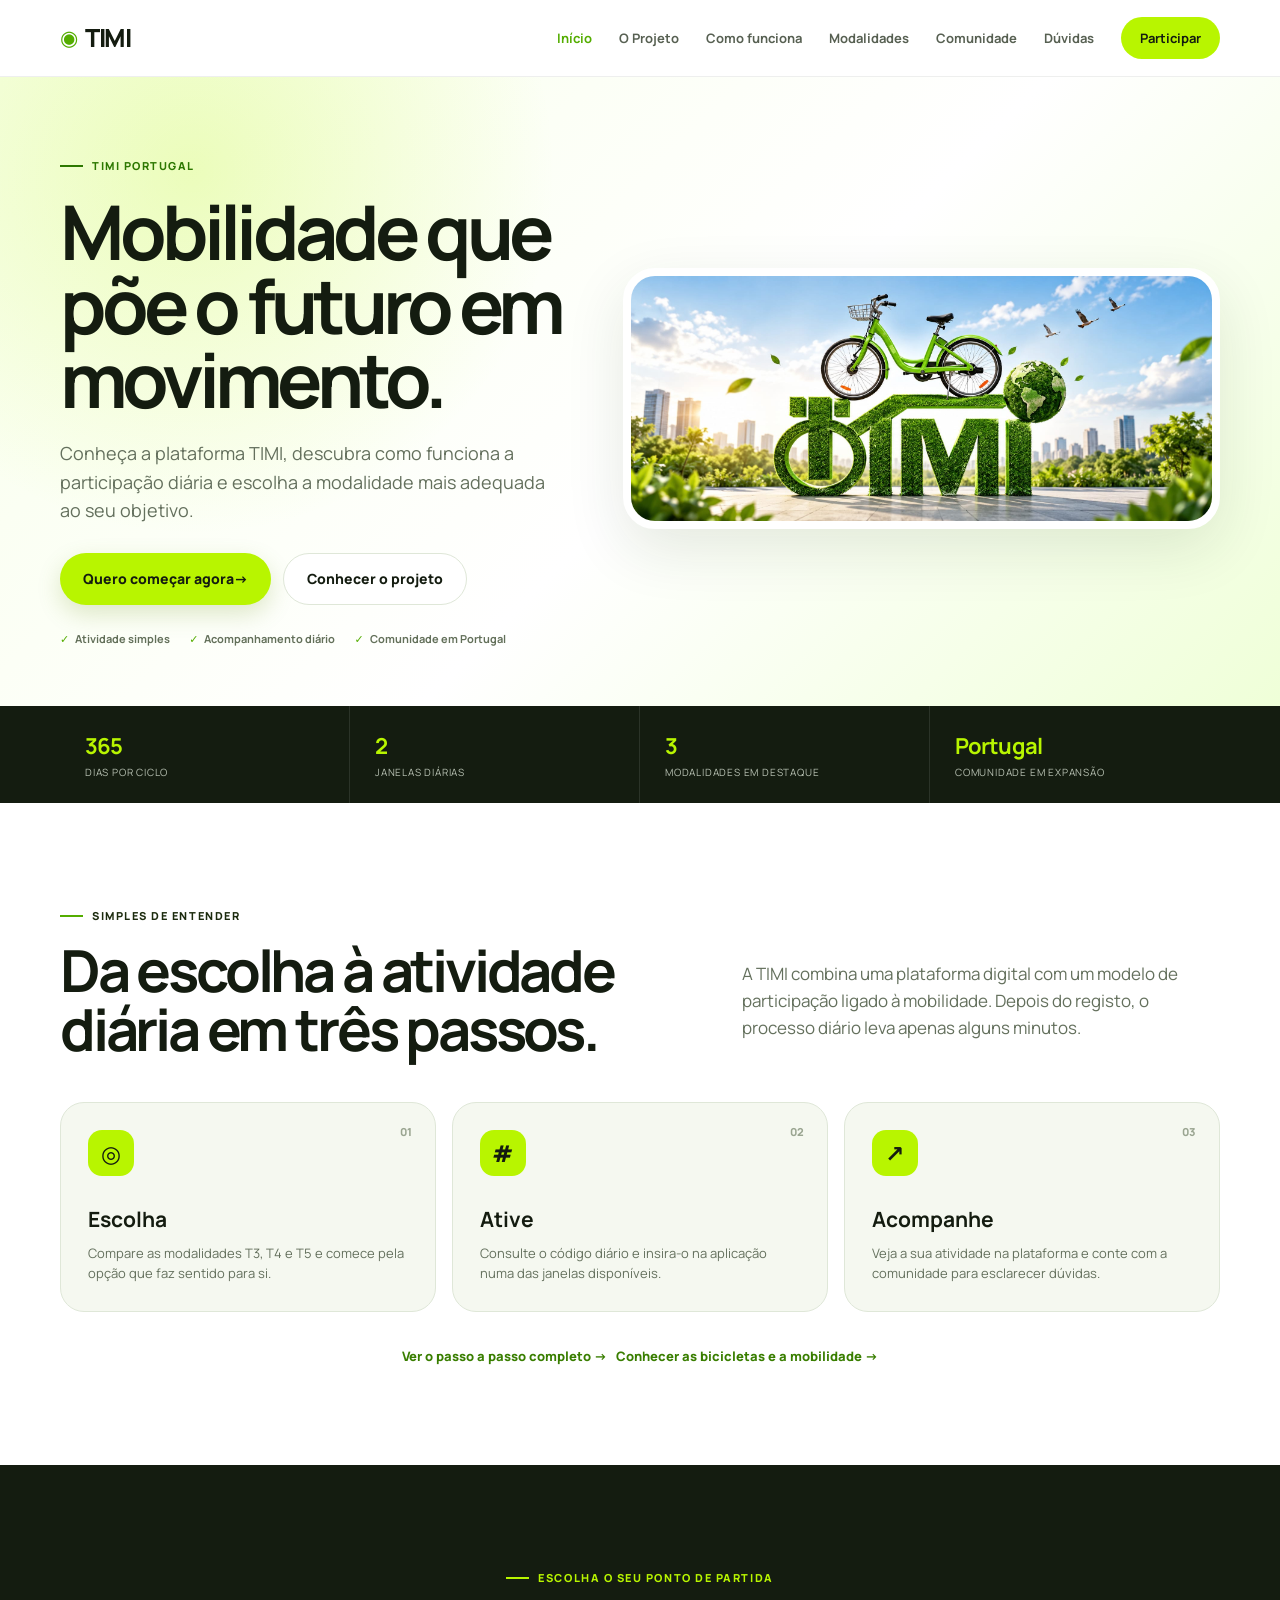
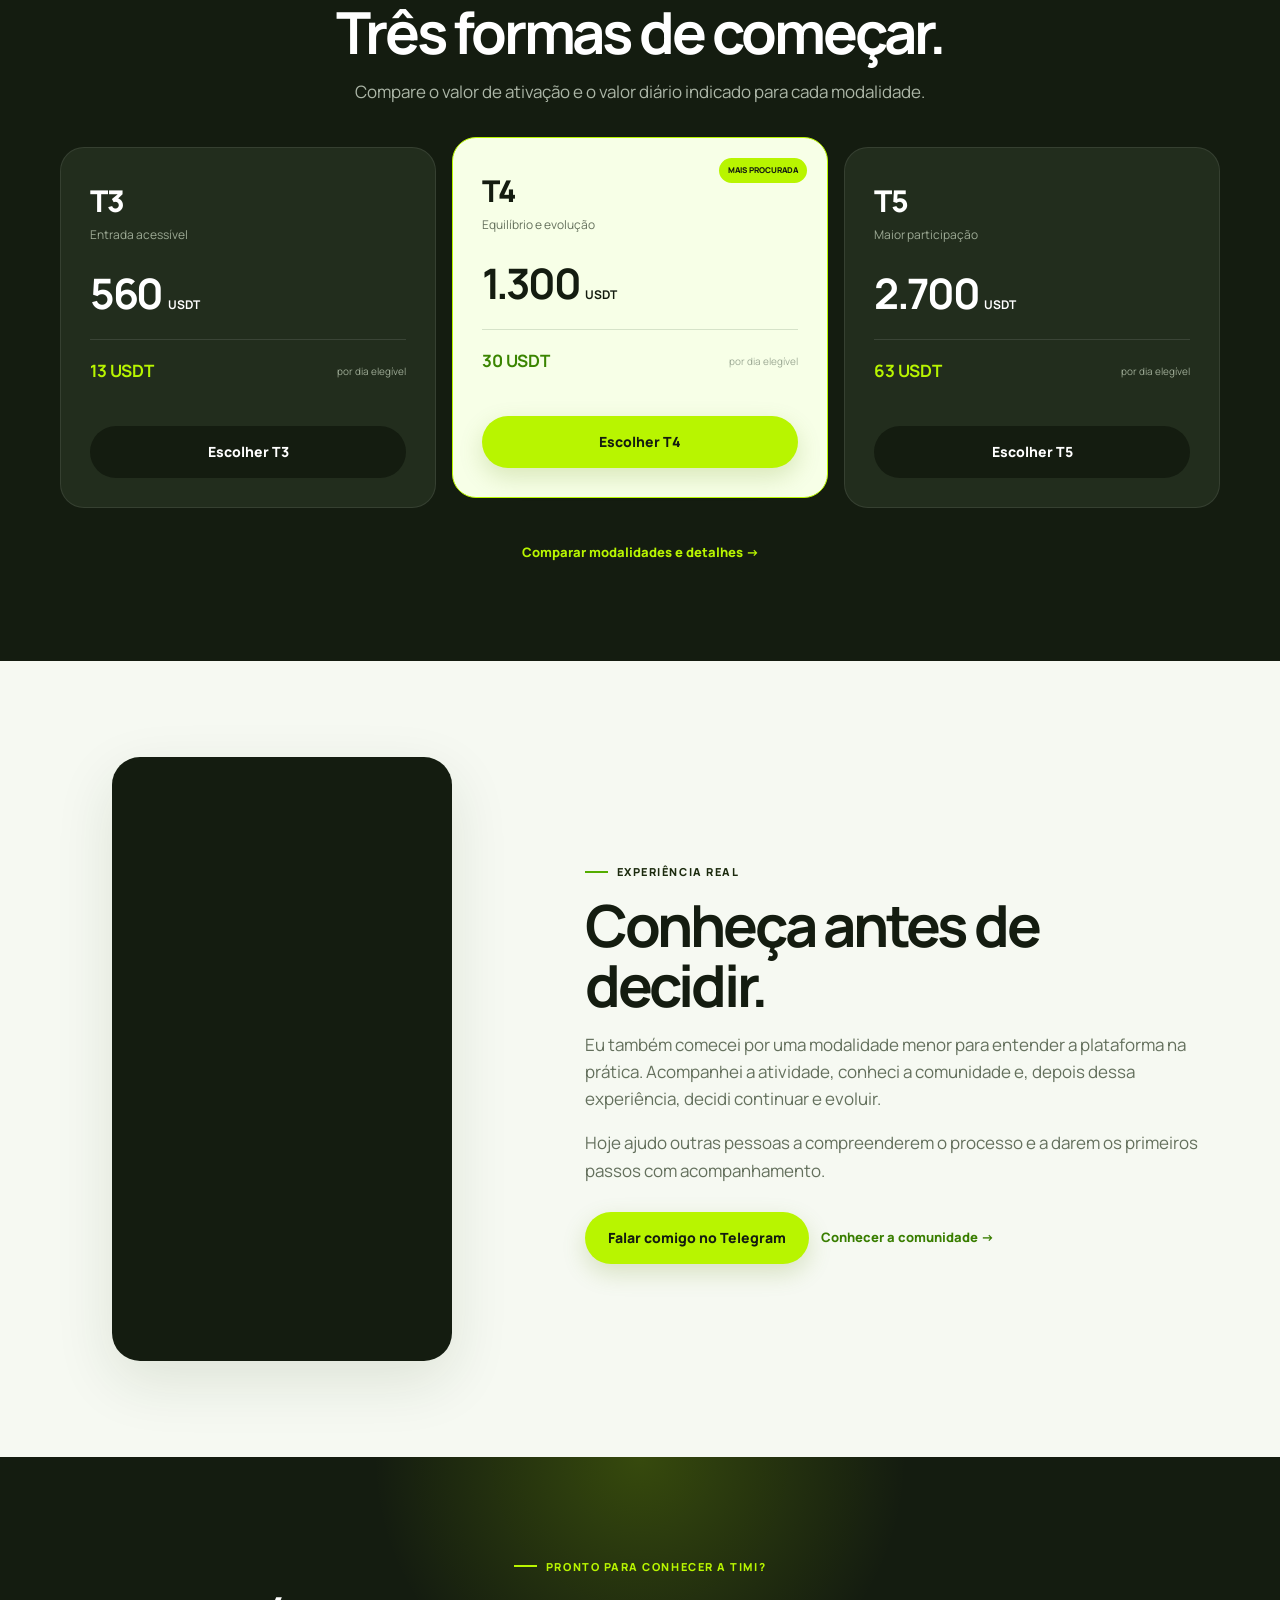
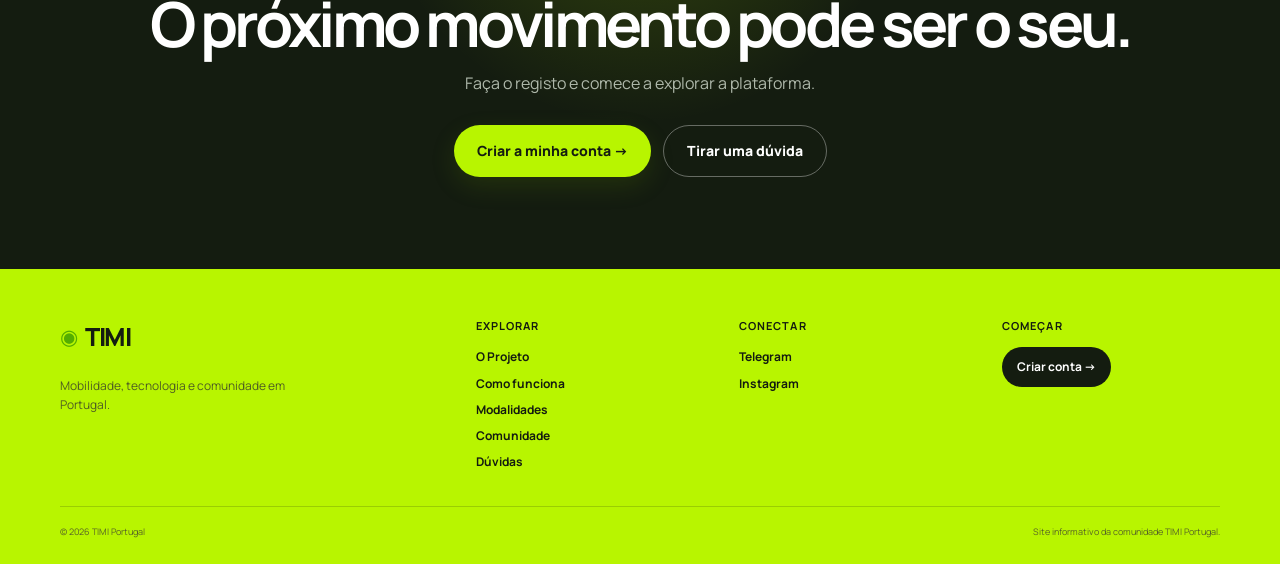
==== commit b63e6aaf: "Add dedicated TIMI mobility project page" ====
--- a/index.html
+++ b/index.html
@@ -5,10 +5,10 @@
   <meta name="viewport" content="width=device-width, initial-scale=1">
   <meta name="description" content="Conheça a TIMI Portugal: mobilidade partilhada, tecnologia e uma comunidade em crescimento.">
   <meta name="theme-color" content="#b8f500">
-  <link rel="canonical" href="https://timi-portugal.vercel.app/">
+  <link rel="canonical" href="https://www.timiportugal.com/">
   <meta property="og:title" content="TIMI Portugal | Mobilidade que gera movimento">
   <meta property="og:description" content="Descubra como funciona a TIMI e escolha a sua modalidade de participação.">
-  <meta property="og:image" content="https://timi-portugal.vercel.app/WhatsApp%20Image%202026-09-17%20at%2003.21.39.jpeg">
+  <meta property="og:image" content="https://www.timiportugal.com/WhatsApp%20Image%202026-09-17%20at%2003.21.39.jpeg">
   <meta property="og:type" content="website">
   <title>TIMI Portugal | Mobilidade que gera movimento</title>
   <link rel="icon" href="favicon.svg" type="image/svg+xml">
@@ -25,7 +25,7 @@
           <p>Conheça a plataforma TIMI, descubra como funciona a participação diária e escolha a modalidade mais adequada ao seu objetivo.</p>
           <div class="actions">
             <a class="btn btn-primary" data-affiliate>Quero começar agora <span>→</span></a>
-            <a class="btn btn-ghost" href="como-funciona.html">Entender como funciona</a>
+            <a class="btn btn-ghost" href="projeto.html">Conhecer o projeto</a>
           </div>
           <div class="hero-points"><span>Atividade simples</span><span>Acompanhamento diário</span><span>Comunidade em Portugal</span></div>
         </div>
@@ -42,7 +42,7 @@
         <article><span>02</span><div class="icon">#</div><h3>Ative</h3><p>Consulte o código diário e insira-o na aplicação numa das janelas disponíveis.</p></article>
         <article><span>03</span><div class="icon">↗</div><h3>Acompanhe</h3><p>Veja a sua atividade na plataforma e conte com a comunidade para esclarecer dúvidas.</p></article>
       </div>
-      <div class="center-link"><a href="como-funciona.html">Ver o passo a passo completo →</a></div>
+      <div class="center-link"><a href="como-funciona.html">Ver o passo a passo completo →</a> &nbsp; <a href="projeto.html">Conhecer as bicicletas e a mobilidade →</a></div>
     </section>
     <section class="section plans-home">
       <div class="container section-title"><span class="kicker">ESCOLHA O SEU PONTO DE PARTIDA</span><h2>Três formas de começar.</h2><p>Compare o valor de ativação e o valor diário indicado para cada modalidade.</p></div>
--- a/styles.css
+++ b/styles.css
@@ -16,3 +16,9 @@
 @media(max-width:850px){.community-gallery,.video-social-feature,.video-social-grid{grid-template-columns:1fr}.community-gallery img{aspect-ratio:1.5/1}.video-social-feature{gap:20px;padding:14px}.video-social-feature h3{font-size:25px}.video-social-grid{gap:14px}}
 .hero-visual{min-height:0;background:#fff}.hero-visual img{height:auto;aspect-ratio:1931/814;object-fit:contain;object-position:center}.visual-badge{display:none}
 @media(max-width:850px){.hero-visual{min-height:0;border-width:5px;border-radius:25px}.hero-visual img{height:auto;aspect-ratio:1931/814;object-fit:contain}}
+.community-gallery .community-image-full{aspect-ratio:2.05/1;object-fit:contain;object-position:center;background:#fff}
+@media(max-width:850px){.community-gallery .community-image-full{aspect-ratio:2.05/1;object-fit:contain}}
+
+/* Projeto TIMI — mobilidade e bicicletas */
+.project-video{background:#f5f8f0}.project-video-card{max-width:960px;margin:38px auto 0;padding:16px;background:#fff;border:2px solid var(--lime);border-radius:26px;box-shadow:var(--shadow)}.project-video-card .video-social-player{border-radius:16px}.project-copy{max-width:800px;margin:24px auto 0;text-align:center}.project-copy p{color:var(--muted);font-size:16px}.project-pillars{background:var(--ink);color:#fff}.project-pillars .section-title>p{color:#acb6a7}.project-pillars-grid{display:grid;grid-template-columns:repeat(3,1fr);gap:16px;margin-top:40px}.project-pillars-grid article{padding:28px;background:#222d1d;border:1px solid rgba(255,255,255,.09);border-radius:22px}.project-pillars-grid .icon{margin-bottom:22px;color:var(--ink)}.project-pillars-grid h3{margin:0 0 9px;font-size:21px}.project-pillars-grid p{margin:0;color:#acb6a7;font-size:13px}.project-flow{grid-template-columns:repeat(4,1fr)}
+@media(max-width:850px){.project-video-card{padding:9px;border-radius:20px}.project-copy{text-align:left}.project-pillars-grid,.project-flow{grid-template-columns:1fr}.project-pillars-grid{gap:14px}}
